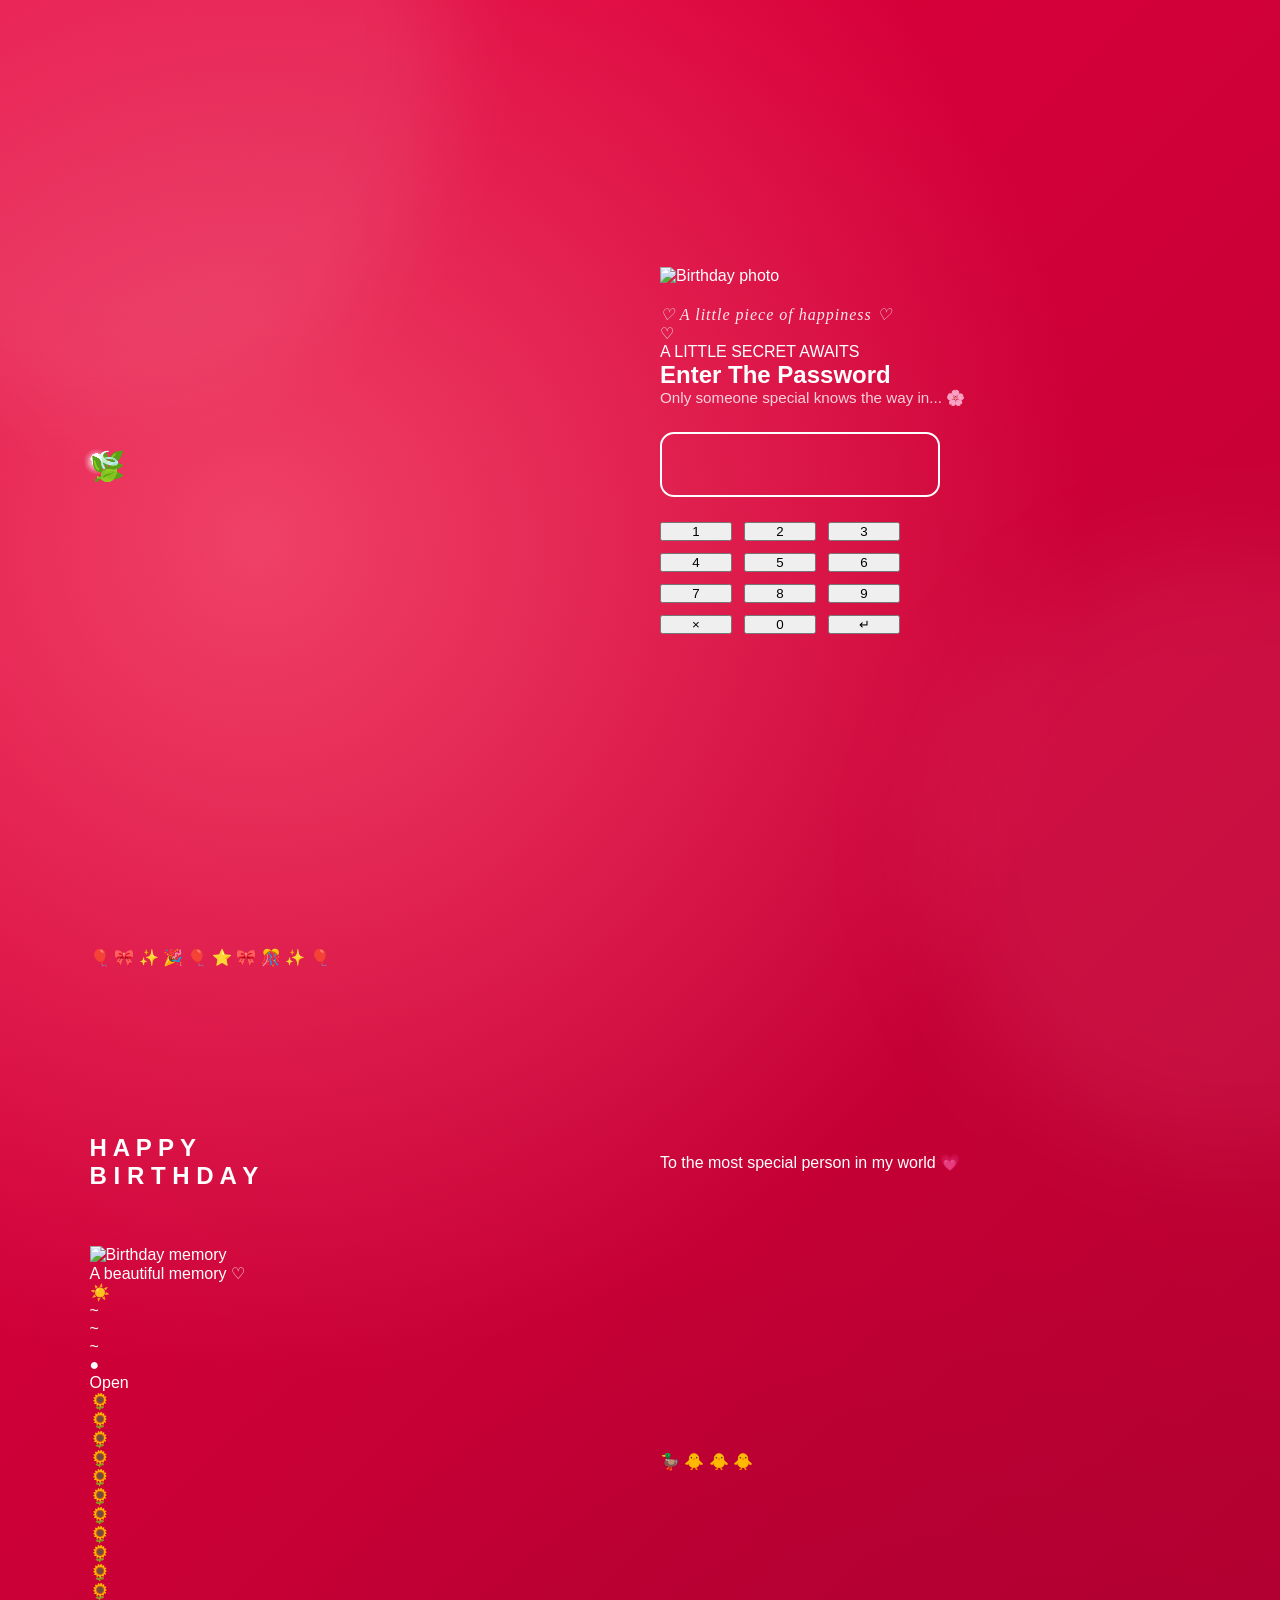
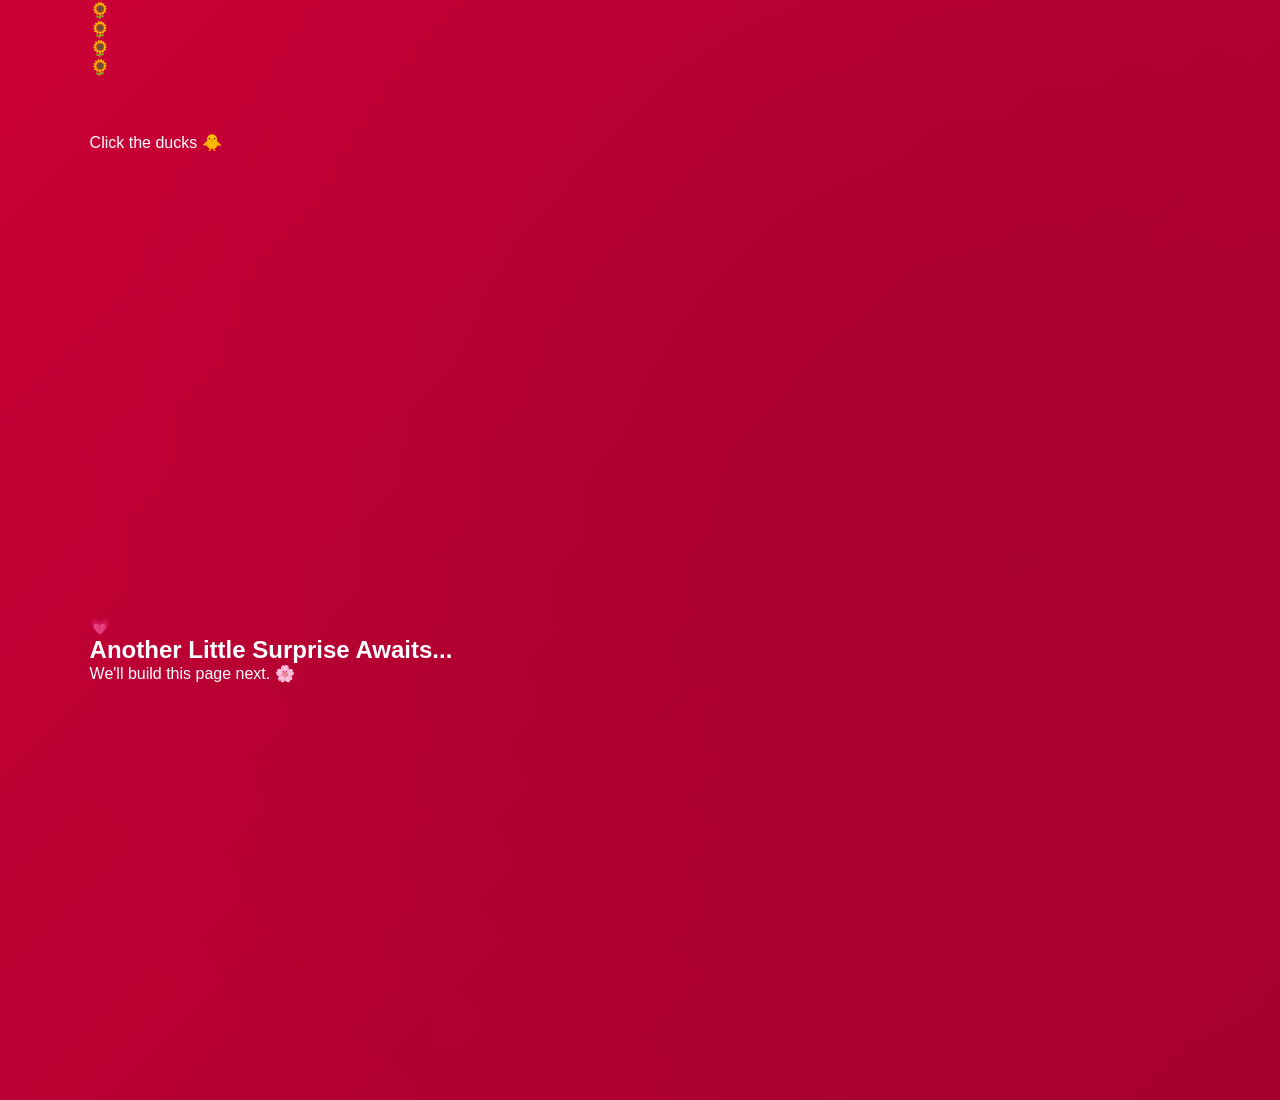
==== index.html @ 2b057670 "Update index.html" ====
<!DOCTYPE html>
<html lang="en">

<head>

    <meta charset="UTF-8">

    <meta name="viewport"
          content="width=device-width, initial-scale=1.0">

    <title>Birthday Surprise 💗</title>

    <link rel="stylesheet" href="style.css">

</head>


<body>


<!-- =====================================================
     PAGE 1
     PASSWORD PAGE
===================================================== -->

<section id="page1" class="page page1">


    <!-- Background flowers and leaves -->

    <div class="garden-decoration">

        <!-- White flowers -->

        <span class="flower f1">✿</span>
        <span class="flower f2">❀</span>
        <span class="flower f3">✿</span>
        <span class="flower f4">❁</span>
        <span class="flower f5">✿</span>
        <span class="flower f6">❀</span>
        <span class="flower f7">✿</span>
        <span class="flower f8">❁</span>
        <span class="flower f9">✿</span>
        <span class="flower f10">❀</span>
        <span class="flower f11">✿</span>
        <span class="flower f12">❁</span>
        <span class="flower f13">✿</span>
        <span class="flower f14">❀</span>
        <span class="flower f15">✿</span>
        <span class="flower f16">❁</span>

        <!-- Green leaves -->

        <span class="leaf l1">🌿</span>
        <span class="leaf l2">🍃</span>
        <span class="leaf l3">🌿</span>
        <span class="leaf l4">🍃</span>
        <span class="leaf l5">🌿</span>
        <span class="leaf l6">🍃</span>
        <span class="leaf l7">🌿</span>
        <span class="leaf l8">🍃</span>
        <span class="leaf l9">🌿</span>
        <span class="leaf l10">🍃</span>

    </div>



    <div class="page1-content">


        <!-- =========================
             LEFT SIDE
        ========================== -->

        <div class="photo-area">


            <div class="pink-card"></div>

            <div class="white-card"></div>


            <!-- Heart -->

            <div class="heart">

                <img
                    src="https://images.unsplash.com/photo-1494790108377-be9c29b29330?auto=format&fit=crop&w=800&q=80"
                    alt="Birthday photo"
                >

            </div>


            <div class="photo-caption">

                ♡ A little piece of happiness ♡

            </div>

        </div>



        <!-- =========================
             RIGHT SIDE
        ========================== -->

        <div class="login-area">


            <div class="heart-symbol">

                ♡

            </div>


            <p class="tiny-title">

                A LITTLE SECRET AWAITS

            </p>


            <h1>

                Enter The Password

            </h1>


            <p class="subtitle">

                Only someone special knows the way in... 🌸

            </p>


            <!-- Password display -->

            <div
                id="passwordDisplay"
                class="password-display"
            ></div>



            <!-- Keypad -->

            <div class="keypad">


                <button onclick="pressKey('1')">
                    1
                </button>

                <button onclick="pressKey('2')">
                    2
                </button>

                <button onclick="pressKey('3')">
                    3
                </button>


                <button onclick="pressKey('4')">
                    4
                </button>

                <button onclick="pressKey('5')">
                    5
                </button>

                <button onclick="pressKey('6')">
                    6
                </button>


                <button onclick="pressKey('7')">
                    7
                </button>

                <button onclick="pressKey('8')">
                    8
                </button>

                <button onclick="pressKey('9')">
                    9
                </button>


                <button onclick="deleteKey()">
                    ×
                </button>

                <button onclick="pressKey('0')">
                    0
                </button>

                <button onclick="checkPassword()">
                    ↵
                </button>


            </div>

        </div>

    </div>

</section>




<!-- =====================================================
     WRONG PASSWORD POPUP
===================================================== -->

<div
    id="wrongPopup"
    class="popup-overlay"
>


    <div class="cute-popup">


        <div class="popup-flower">

            🌸

        </div>


        <h2>

            Oopsie! 💗

        </h2>


        <p>

            Baby!!!! You've entered the wrong password.

        </p>


        <div class="popup-doodle">

            ♡ ૮ ˶ᵔ ᵕ ᵔ˶ ა ♡

        </div>


        <button onclick="closeWrongPopup()">

            Try Again 💕

        </button>


    </div>

</div>




<!-- =====================================================
     CORRECT PASSWORD POPUP
===================================================== -->

<div
    id="welcomePopup"
    class="popup-overlay"
>


    <div class="cute-popup welcome-popup">


        <div class="popup-flower">

            🌷✨

        </div>


        <h2>

            Welcome, Baby! 💗

        </h2>


        <p>

            You found the secret! 🥰

        </p>


        <div class="popup-doodle">

            (づ｡◕‿‿◕｡)づ 💕

        </div>


        <button onclick="enterBirthdayPage()">

            Open Your Surprise 🎀

        </button>


    </div>

</div>




<!-- =====================================================
     PAGE 2
     BIRTHDAY PAGE
===================================================== -->

<section
    id="page2"
    class="page page2"
>


    <!-- =========================
         BIRTHDAY DECORATIONS
    ========================== -->

    <div class="birthday-decor">

        <span>🎈</span>
        <span>🎀</span>
        <span>✨</span>
        <span>🎉</span>
        <span>🎈</span>
        <span>⭐</span>
        <span>🎀</span>
        <span>🎊</span>
        <span>✨</span>
        <span>🎈</span>

    </div>



    <!-- =========================
         COLORFUL RIBBONS
    ========================== -->

    <div class="ribbon ribbon1"></div>
    <div class="ribbon ribbon2"></div>
    <div class="ribbon ribbon3"></div>
    <div class="ribbon ribbon4"></div>
    <div class="ribbon ribbon5"></div>



    <!-- =========================
         TITLE
    ========================== -->

    <h1 class="birthday-title">

        <span>H</span>
        <span>A</span>
        <span>P</span>
        <span>P</span>
        <span>Y</span>

        <br>

        <span>B</span>
        <span>I</span>
        <span>R</span>
        <span>T</span>
        <span>H</span>
        <span>D</span>
        <span>A</span>
        <span>Y</span>

    </h1>



    <p class="birthday-subtitle">

        To the most special person in my world 💗

    </p>



    <!-- =========================
         MAIN SCENE
    ========================== -->

    <div class="birthday-scene">


        <!-- =====================
             LEFT PHOTO
        ====================== -->

        <div class="birthday-photo-frame">


            <!-- Red ribbons -->

            <div class="photo-ribbon left-ribbon"></div>

            <div class="photo-ribbon right-ribbon"></div>


            <div class="photo-frame-inner">

                <img
                    src="https://images.unsplash.com/photo-1494790108377-be9c29b29330?auto=format&fit=crop&w=700&q=80"
                    alt="Birthday memory"
                >

            </div>


            <p>

                A beautiful memory ♡

            </p>


        </div>



        <!-- =====================
             FARM BACKGROUND
        ====================== -->

        <div class="farm-scene">


            <!-- Sun -->

            <div class="sun">

                ☀️

            </div>


            <!-- Wind -->

            <div class="wind wind1">
                ~
            </div>

            <div class="wind wind2">
                ~
            </div>

            <div class="wind wind3">
                ~
            </div>



            <!-- Farmhouse -->

            <div class="farm-house">


                <div class="house-roof"></div>


                <div class="house-body">


                    <div class="window window-left"></div>

                    <div class="window window-right"></div>


                    <!-- Door -->

                    <div
                        class="farm-door"
                        onclick="openDoor()"
                        onmouseenter="showOpenText()"
                        onmouseleave="hideOpenText()"
                    >

                        <span class="door-handle">
                            ●
                        </span>

                    </div>


                    <!-- Open text -->

                    <div
                        id="openText"
                        class="open-text"
                    >

                        Open

                    </div>


                </div>

            </div>



            <!-- =====================
                 WIND TOWER
            ====================== -->

            <div class="wind-tower">


                <div class="tower-pole"></div>


                <div class="tower-top">


                    <div class="tower-center"></div>


                    <div class="blade blade1"></div>

                    <div class="blade blade2"></div>

                    <div class="blade blade3"></div>

                    <div class="blade blade4"></div>


                </div>

            </div>



            <!-- =====================
                 SUNFLOWER FIELD
            ====================== -->

            <div class="sunflower-field">


                <div class="sunflower sf1">🌻</div>
                <div class="sunflower sf2">🌻</div>
                <div class="sunflower sf3">🌻</div>
                <div class="sunflower sf4">🌻</div>
                <div class="sunflower sf5">🌻</div>
                <div class="sunflower sf6">🌻</div>
                <div class="sunflower sf7">🌻</div>
                <div class="sunflower sf8">🌻</div>
                <div class="sunflower sf9">🌻</div>
                <div class="sunflower sf10">🌻</div>
                <div class="sunflower sf11">🌻</div>
                <div class="sunflower sf12">🌻</div>
                <div class="sunflower sf13">🌻</div>
                <div class="sunflower sf14">🌻</div>
                <div class="sunflower sf15">🌻</div>

            </div>


        </div>

    </div>



    <!-- =========================
         DUCK FAMILY
    ========================== -->

    <div
        class="duck-family"
        onclick="duckSound()"
    >

        <span class="mother-duck">

            🦆

        </span>

        <span class="baby-duck">

            🐥

        </span>

        <span class="baby-duck">

            🐥

        </span>

        <span class="baby-duck">

            🐥

        </span>

    </div>



    <p class="duck-hint">

        Click the ducks 🐥

    </p>


</section>




<!-- =====================================================
     PAGE 3
===================================================== -->

<section
    id="page3"
    class="page page3"
>


    <div class="page3-box">

        <div class="big-heart">

            💗

        </div>


        <h1>

            Another Little Surprise Awaits...

        </h1>


        <p>

            We'll build this page next. 🌸

        </p>

    </div>

</section>



<script src="script.js"></script>

</body>

</html>
---- style.css ----
/* =========================================================
   RESET
========================================================= */

* {
    margin: 0;
    padding: 0;
    box-sizing: border-box;
}

html,
body {
    width: 100%;
    min-height: 100%;
}

body {
    min-height: 100vh;

    overflow: hidden;

    font-family:
        "Trebuchet MS",
        Arial,
        sans-serif;

    /* RED BACKGROUND */
    background:
        radial-gradient(
            circle at 20% 20%,
            #ef4167 0%,
            transparent 35%
        ),
        radial-gradient(
            circle at 80% 80%,
            #a90032 0%,
            transparent 40%
        ),
        linear-gradient(
            135deg,
            #e6003d,
            #c50035 48%,
            #a5002c
        );

    color: white;
}


/* =========================================================
   SOFT LIGHT
========================================================= */

body::before {
    content: "";

    position: fixed;

    width: 700px;
    height: 700px;

    top: -300px;
    left: -250px;

    border-radius: 50%;

    background:
        rgba(255, 255, 255, 0.08);

    filter: blur(45px);

    pointer-events: none;
}

body::after {
    content: "";

    position: fixed;

    width: 600px;
    height: 600px;

    right: -250px;
    bottom: -250px;

    border-radius: 50%;

    background:
        rgba(255, 120, 160, 0.12);

    filter: blur(50px);

    pointer-events: none;
}


/* =========================================================
   BACKGROUND DECOR
========================================================= */

.background-decor {
    position: fixed;

    inset: 0;

    overflow: hidden;

    pointer-events: none;

    z-index: 1;
}


/* =========================================================
   WHITE FLOWERS
========================================================= */

.flower {
    position: absolute;

    color: white;

    text-shadow:
        0 2px 8px
        rgba(255, 255, 255, 0.35);

    opacity: 0.75;

    font-family: Georgia, serif;

    animation:
        flowerFloat
        5s
        ease-in-out
        infinite;
}

.flower-1 {
    top: 5%;
    left: 5%;
    font-size: 24px;
}

.flower-2 {
    top: 10%;
    left: 20%;
    font-size: 17px;
    animation-delay: 1s;
}

.flower-3 {
    top: 18%;
    left: 38%;
    font-size: 25px;
    animation-delay: 2s;
}

.flower-4 {
    top: 7%;
    right: 8%;
    font-size: 22px;
    animation-delay: 1.5s;
}

.flower-5 {
    top: 25%;
    right: 20%;
    font-size: 16px;
    animation-delay: 3s;
}

.flower-6 {
    top: 43%;
    right: 4%;
    font-size: 25px;
    animation-delay: 2s;
}

.flower-7 {
    top: 53%;
    left: 3%;
    font-size: 18px;
    animation-delay: 1s;
}

.flower-8 {
    top: 65%;
    left: 12%;
    font-size: 26px;
    animation-delay: 3s;
}

.flower-9 {
    top: 75%;
    right: 8%;
    font-size: 19px;
    animation-delay: 2s;
}

.flower-10 {
    bottom: 5%;
    left: 30%;
    font-size: 23px;
    animation-delay: 1.5s;
}

.flower-11 {
    bottom: 12%;
    right: 30%;
    font-size: 17px;
    animation-delay: 3s;
}

.flower-12 {
    bottom: 20%;
    left: 4%;
    font-size: 25px;
    animation-delay: 2s;
}

.flower-13 {
    top: 35%;
    left: 22%;
    font-size: 15px;
    animation-delay: 4s;
}

.flower-14 {
    top: 60%;
    right: 23%;
    font-size: 22px;
    animation-delay: 1s;
}

.flower-15 {
    bottom: 30%;
    left: 42%;
    font-size: 17px;
    animation-delay: 3s;
}

.flower-16 {
    bottom: 5%;
    right: 5%;
    font-size: 26px;
    animation-delay: 2s;
}


@keyframes flowerFloat {

    0%,
    100% {
        transform:
            translateY(0)
            rotate(0deg);
    }

    50% {
        transform:
            translateY(-10px)
            rotate(8deg);
    }
}


/* =========================================================
   GREEN LEAVES
========================================================= */

.leaf {
    position: absolute;

    color: #75d681;

    filter:
        saturate(1.1)
        brightness(1.05);

    opacity: 0.7;

    font-size: 28px;

    animation:
        leafFloat
        7s
        ease-in-out
        infinite;
}

.leaf-1 {
    top: 4%;
    right: 32%;
}

.leaf-2 {
    top: 15%;
    left: 8%;
    animation-delay: 1s;
}

.leaf-3 {
    top: 34%;
    right: 8%;
    animation-delay: 2s;
}

.leaf-4 {
    top: 50%;
    left: 8%;
    animation-delay: 3s;
}

.leaf-5 {
    top: 68%;
    right: 18%;
    animation-delay: 1.5s;
}

.leaf-6 {
    bottom: 8%;
    left: 15%;
    animation-delay: 2.5s;
}

.leaf-7 {
    bottom: 15%;
    right: 5%;
    animation-delay: 3s;
}

.leaf-8 {
    top: 80%;
    left: 40%;
    animation-delay: 1s;
}

.leaf-9 {
    top: 45%;
    left: 28%;
    animation-delay: 4s;
}

.leaf-10 {
    bottom: 30%;
    right: 35%;
    animation-delay: 2s;
}


@keyframes leafFloat {

    0%,
    100% {
        transform:
            translateY(0)
            rotate(-10deg);
    }

    50% {
        transform:
            translateY(-10px)
            rotate(10deg);
    }
}


/* =========================================================
   MAIN PAGE
========================================================= */

.page {
    position: relative;

    z-index: 5;

    width: 100%;

    min-height: 100vh;

    display: grid;

    grid-template-columns:
        1fr 1fr;

    align-items: center;

    gap: 40px;

    padding:
        40px 7%;
}


/* =========================================================
   PHOTO SECTION
========================================================= */

.photo-section {
    position: relative;

    min-height: 650px;

    display: flex;

    flex-direction: column;

    align-items: center;

    justify-content: center;
}


/* =========================================================
   DECORATIVE LAYERS
========================================================= */

.pink-layer {
    position: absolute;

    width: 410px;
    height: 410px;

    background:
        rgba(255, 170, 190, 0.18);

    transform:
        rotate(-8deg);

    border-radius: 28px;
}

.white-layer {
    position: absolute;

    width: 390px;
    height: 390px;

    background:
        rgba(255, 255, 255, 0.12);

    transform:
        rotate(6deg);

    border-radius: 25px;
}


/* =========================================================
   HEART
========================================================= */

.heart-frame {
    position: relative;

    width: 390px;
    height: 390px;

    transform:
        rotate(-2deg);

    filter:
        drop-shadow(
            0 25px 35px
            rgba(70, 0, 20, 0.3)
        );

    z-index: 3;
}

.heart-frame::before,
.heart-frame::after {
    content: "";

    position: absolute;

    top: 0;

    width: 195px;
    height: 300px;

    background: white;

    border-radius:
        195px 195px 0 0;
}

.heart-frame::before {
    left: 195px;

    transform:
        rotate(45deg);

    transform-origin:
        0 100%;
}

.heart-frame::after {
    left: 0;

    transform:
        rotate(-45deg);

    transform-origin:
        100% 100%;
}


/* =========================================================
   HEART PHOTO
========================================================= */

.heart-photo {
    position: absolute;

    z-index: 5;

    width: 335px;
    height: 335px;

    top: 29px;
    left: 28px;

    overflow: hidden;

    clip-path:
        polygon(
            50% 100%,
            0 42%,
            0 25%,
            5% 13%,
            15% 5%,
            27% 3%,
            38% 8%,
            50% 18%,
            62% 8%,
            73% 3%,
            85% 5%,
            95% 13%,
            100% 25%,
            100% 42%
        );

    background: white;
}

.heart-photo img {
    width: 100%;
    height: 100%;

    object-fit: cover;

    display: block;

    transition:
        transform 0.6s ease;
}

.heart-photo:hover img {
    transform:
        scale(1.06);
}


/* =========================================================
   DECORATIVE FLOWERS
========================================================= */

.decor-flower {
    position: absolute;

    z-index: 10;

    color: white;

    font-size: 35px;

    text-shadow:
        0 4px 10px
        rgba(60, 0, 20, 0.3);

    animation:
        flowerPulse
        3s
        ease-in-out
        infinite;
}

.flower-left {
    left: 8%;
    top: 25%;
}

.flower-right {
    right: 7%;
    bottom: 24%;

    animation-delay: 1s;
}

@keyframes flowerPulse {

    0%,
    100% {
        transform:
            scale(1)
            rotate(-5deg);
    }

    50% {
        transform:
            scale(1.12)
            rotate(5deg);
    }
}


/* =========================================================
   CAPTION
========================================================= */

.photo-caption {
    position: relative;

    z-index: 20;

    margin-top: 20px;

    font-family:
        Georgia,
        serif;

    font-style: italic;

    font-size: 1rem;

    color:
        rgba(255, 255, 255, 0.9);

    letter-spacing: 1px;
}

.photo-caption span {
    margin:
        0 8px;

    color: #ffd5e2;
}


/* =========================================================
   PASSWORD SECTION
========================================================= */

.password-section {
    position: relative;

    display: flex;

    flex-direction: column;

    align-items: center;

    justify-content: center;

    text-align: center;

    min-height: 650px;

    padding: 30px;
}

.password-decoration {
    font-size: 2rem;

    color: #ffd8e4;

    margin-bottom: 10px;

    animation:
        heartbeat
        2s
        ease-in-out
        infinite;
}

@keyframes heartbeat {

    0%,
    100% {
        transform:
            scale(1);
    }

    50% {
        transform:
            scale(1.15);
    }
}

.small-heading {
    font-size: 0.72rem;

    letter-spacing: 4px;

    font-weight: bold;

    color: #ffd9e5;

    margin-bottom: 12px;
}

.password-section h1 {
    font-family:
        Georgia,
        "Times New Roman",
        serif;

    font-size:
        clamp(2rem, 4vw, 3.4rem);

    font-weight: normal;

    color: white;

    margin-bottom: 10px;
}

.subtitle {
    color:
        rgba(255, 240, 245, 0.85);

    font-size: 0.95rem;

    margin-bottom: 25px;

    max-width: 350px;
}


/* =========================================================
   PASSWORD DISPLAY
========================================================= */

.password-display {
    width: 280px;

    height: 65px;

    border:
        2px solid white;

    background:
        transparent;

    border-radius: 14px;

    margin-bottom: 25px;

    display: flex;

    align-items: center;

    justify-content: center;

    gap: 12px;

    font-size: 1.5rem;

    letter-spacing: 8px;

    color: #a9234c;

    transition:
        background 0.3s ease;
}

.password-display.filled {
    background: white;

    box-shadow:
        0 10px 30px
        rgba(255, 255, 255, 0.25);
}


/* =========================================================
   KEYPAD
========================================================= */

.keypad {
    display: grid;

    grid-template-columns:
        repeat(3, 72px);

    gap: 12px;
}

.key {
    width: 72px;
    height: 58px;

    border: none;

    border-radius: 15px;

    background:
        #ffc5d8;

    color:
        #a9234c;

    font-family:
        Georgia,
        serif;

    font-size: 1.35rem;

    font-weight: bold;

    cursor: pointer;

    box-shadow:
        0 7px 0 #e999b2,
        0 12px 20px
        rgba(90, 0, 30, 0.18);

    transition:
        transform 0.12s ease,
        box-shadow 0.12s ease,
        background 0.2s ease;
}

.key:hover {
    background:
        #ffd6e4;

    transform:
        translateY(-3px);
}

.key:active {
    transform:
        translateY(5px);

    box-shadow:
        0 2px 0 #e999b2;
}

.key.special {
    background:
        #ffe2eb;

    color:
        #9c3152;

    font-size: 1.6rem;
}


/* =========================================================
   MESSAGE
========================================================= */

.password-message {
    min-height: 25px;

    margin-top: 20px;

    font-size: 0.9rem;

    font-weight: bold;

    color: #ffe3eb;
}


/* =========================================================
   POPUP OVERLAY
========================================================= */

.popup-overlay {
    position: fixed;

    inset: 0;

    z-index: 100;

    display: none;

    align-items: center;

    justify-content: center;

    background:
        rgba(80, 0, 25, 0.42);

    backdrop-filter:
        blur(5px);
}

.popup-overlay.show {
    display: flex;

    animation:
        fadeIn
        0.25s ease;
}


/* =========================================================
   CUTE WHITE POPUP
========================================================= */

.cute-popup {
    position: relative;

    width: min(390px, 88vw);

    padding:
        32px 28px 28px;

    background:
        #fffdfd;

    color:
        #a9234c;

    border-radius:
        28px;

    text-align: center;

    box-shadow:
        0 25px 70px
        rgba(70, 0, 25, 0.35);

    border:
        3px solid
        #ffd5e2;

    animation:
        popupIn
        0.4s
        cubic-bezier(.17,.67,.32,1.3);
}

.cute-popup::before {
    content: "♡";

    position: absolute;

    top: 10px;
    left: 16px;

    font-size: 25px;

    color:
        #ffb1c9;
}

.cute-popup::after {
    content: "♡";

    position: absolute;

    bottom: 10px;
    right: 16px;

    font-size: 25px;

    color:
        #ffb1c9;
}

.popup-flower {
    font-size: 42px;

    margin-bottom: 4px;
}

.popup-heart {
    font-size: 28px;

    margin-bottom: 5px;
}

.cute-popup h2 {
    font-family:
        Georgia,
        serif;

    font-size: 1.8rem;

    margin-bottom: 12px;

    color:
        #c51e50;
}

.cute-popup p {
    font-size: 1rem;

    line-height: 1.6;

    color:
        #8d3150;
}

.popup-doodle {
    margin:
        16px 0;

    font-size: 1.25rem;

    color:
        #d53668;
}

.popup-button {
    border: none;

    background:
        #e62c5c;

    color: white;

    padding:
        12px 24px;

    border-radius:
        30px;

    font-family:
        "Trebuchet MS",
        sans-serif;

    font-weight: bold;

    cursor: pointer;

    box-shadow:
        0 5px 0 #b71e48;

    transition:
        transform 0.15s ease;
}

.popup-button:hover {
    transform:
        translateY(-2px);
}

.popup-button:active {
    transform:
        translateY(3px);

    box-shadow:
        0 2px 0 #b71e48;
}


@keyframes popupIn {

    from {
        opacity: 0;

        transform:
            scale(0.75)
            translateY(20px);
    }

    to {
        opacity: 1;

        transform:
            scale(1)
            translateY(0);
    }
}

@keyframes fadeIn {

    from {
        opacity: 0;
    }

    to {
        opacity: 1;
    }
}


/* =========================================================
   MOBILE
========================================================= */

@media (max-width: 900px) {

    body {
        overflow-y: auto;
    }

    .page {
        grid-template-columns: 1fr;

        padding:
            25px 15px;
    }

    .photo-section,
    .password-section {
        min-height: auto;
    }

    .photo-section {
        padding-top: 30px;
        padding-bottom: 10px;
    }

    .password-section {
        padding-top: 10px;
        padding-bottom: 40px;
    }

    .heart-frame {
        transform:
            scale(0.75)
            rotate(-2deg);

        margin:
            -45px 0;
    }
}


@media (max-width: 500px) {

    .password-section h1 {
        font-size: 2rem;
    }

    .password-display {
        width: 250px;
    }

    .keypad {
        grid-template-columns:
            repeat(3, 65px);
    }

    .key {
        width: 65px;
        height: 54px;
    }
}
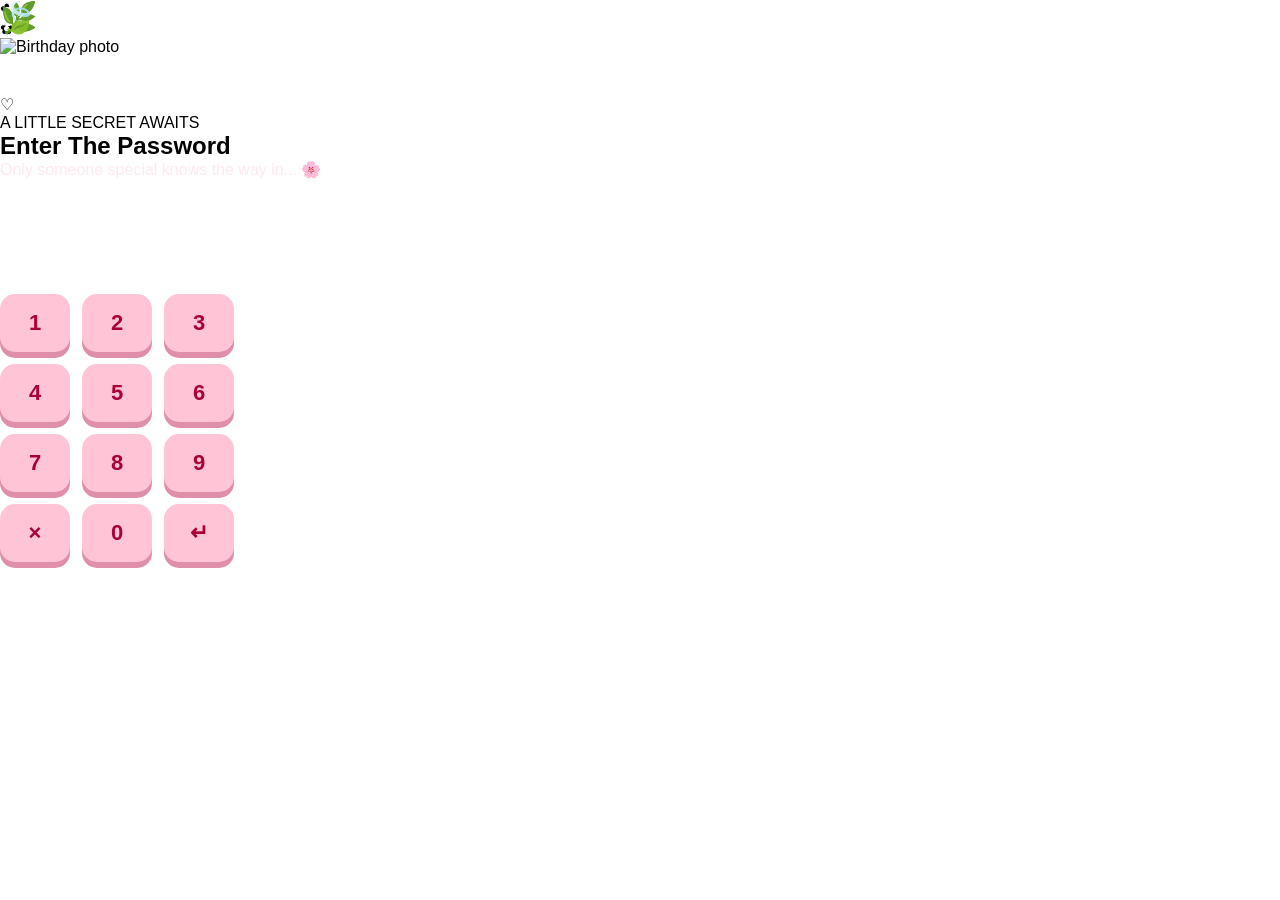
==== commit 6701cd09: "Update index.html" ====
--- a/index.html
+++ b/index.html
@@ -1,685 +1,137 @@
 <!DOCTYPE html>
 <html lang="en">
+<head>
+    <meta charset="UTF-8">
+    <meta name="viewport" content="width=device-width, initial-scale=1.0">
 
-<head>
-
-    <meta charset="UTF-8">
-
-    <meta name="viewport"
-          content="width=device-width, initial-scale=1.0">
-
-    <title>Birthday Surprise 💗</title>
+    <title>A Little Birthday Secret 💗</title>
 
     <link rel="stylesheet" href="style.css">
-
 </head>
-
 
 <body>
 
+    <!-- BACKGROUND DECORATIONS -->
+    <div class="background-decor">
 
-<!-- =====================================================
-     PAGE 1
-     PASSWORD PAGE
-===================================================== -->
+        <span class="flower flower-1">✿</span>
+        <span class="flower flower-2">✿</span>
+        <span class="flower flower-3">✿</span>
+        <span class="flower flower-4">✿</span>
+        <span class="flower flower-5">✿</span>
+        <span class="flower flower-6">✿</span>
 
-<section id="page1" class="page page1">
-
-
-    <!-- Background flowers and leaves -->
-
-    <div class="garden-decoration">
-
-        <!-- White flowers -->
-
-        <span class="flower f1">✿</span>
-        <span class="flower f2">❀</span>
-        <span class="flower f3">✿</span>
-        <span class="flower f4">❁</span>
-        <span class="flower f5">✿</span>
-        <span class="flower f6">❀</span>
-        <span class="flower f7">✿</span>
-        <span class="flower f8">❁</span>
-        <span class="flower f9">✿</span>
-        <span class="flower f10">❀</span>
-        <span class="flower f11">✿</span>
-        <span class="flower f12">❁</span>
-        <span class="flower f13">✿</span>
-        <span class="flower f14">❀</span>
-        <span class="flower f15">✿</span>
-        <span class="flower f16">❁</span>
-
-        <!-- Green leaves -->
-
-        <span class="leaf l1">🌿</span>
-        <span class="leaf l2">🍃</span>
-        <span class="leaf l3">🌿</span>
-        <span class="leaf l4">🍃</span>
-        <span class="leaf l5">🌿</span>
-        <span class="leaf l6">🍃</span>
-        <span class="leaf l7">🌿</span>
-        <span class="leaf l8">🍃</span>
-        <span class="leaf l9">🌿</span>
-        <span class="leaf l10">🍃</span>
+        <span class="leaf leaf-1">🌿</span>
+        <span class="leaf leaf-2">🍃</span>
+        <span class="leaf leaf-3">🌿</span>
+        <span class="leaf leaf-4">🍃</span>
 
     </div>
 
 
+    <!-- MAIN PAGE -->
+    <main class="page">
 
-    <div class="page1-content">
+        <!-- LEFT SIDE -->
+        <section class="photo-section">
 
+            <div class="pink-layer"></div>
+            <div class="white-layer"></div>
 
-        <!-- =========================
-             LEFT SIDE
-        ========================== -->
+            <div class="decor-flower flower-left">✿</div>
+            <div class="decor-flower flower-right">✿</div>
 
-        <div class="photo-area">
+            <!-- HEART PHOTO -->
+            <div class="heart-frame">
 
+                <div class="heart-photo">
 
-            <div class="pink-card"></div>
+                    <!--
+                    ==================================================
+                    YOUR PHOTO GOES HERE
 
-            <div class="white-card"></div>
+                    Later replace the URL with your own image.
 
+                    Example:
+                    src="media/myphoto.jpg"
+                    ==================================================
+                    -->
 
-            <!-- Heart -->
-
-            <div class="heart">
-
-                <img
-                    src="https://images.unsplash.com/photo-1494790108377-be9c29b29330?auto=format&fit=crop&w=800&q=80"
-                    alt="Birthday photo"
-                >
-
-            </div>
-
-
-            <div class="photo-caption">
-
-                ♡ A little piece of happiness ♡
-
-            </div>
-
-        </div>
-
-
-
-        <!-- =========================
-             RIGHT SIDE
-        ========================== -->
-
-        <div class="login-area">
-
-
-            <div class="heart-symbol">
-
-                ♡
-
-            </div>
-
-
-            <p class="tiny-title">
-
-                A LITTLE SECRET AWAITS
-
-            </p>
-
-
-            <h1>
-
-                Enter The Password
-
-            </h1>
-
-
-            <p class="subtitle">
-
-                Only someone special knows the way in... 🌸
-
-            </p>
-
-
-            <!-- Password display -->
-
-            <div
-                id="passwordDisplay"
-                class="password-display"
-            ></div>
-
-
-
-            <!-- Keypad -->
-
-            <div class="keypad">
-
-
-                <button onclick="pressKey('1')">
-                    1
-                </button>
-
-                <button onclick="pressKey('2')">
-                    2
-                </button>
-
-                <button onclick="pressKey('3')">
-                    3
-                </button>
-
-
-                <button onclick="pressKey('4')">
-                    4
-                </button>
-
-                <button onclick="pressKey('5')">
-                    5
-                </button>
-
-                <button onclick="pressKey('6')">
-                    6
-                </button>
-
-
-                <button onclick="pressKey('7')">
-                    7
-                </button>
-
-                <button onclick="pressKey('8')">
-                    8
-                </button>
-
-                <button onclick="pressKey('9')">
-                    9
-                </button>
-
-
-                <button onclick="deleteKey()">
-                    ×
-                </button>
-
-                <button onclick="pressKey('0')">
-                    0
-                </button>
-
-                <button onclick="checkPassword()">
-                    ↵
-                </button>
-
-
-            </div>
-
-        </div>
-
-    </div>
-
-</section>
-
-
-
-
-<!-- =====================================================
-     WRONG PASSWORD POPUP
-===================================================== -->
-
-<div
-    id="wrongPopup"
-    class="popup-overlay"
->
-
-
-    <div class="cute-popup">
-
-
-        <div class="popup-flower">
-
-            🌸
-
-        </div>
-
-
-        <h2>
-
-            Oopsie! 💗
-
-        </h2>
-
-
-        <p>
-
-            Baby!!!! You've entered the wrong password.
-
-        </p>
-
-
-        <div class="popup-doodle">
-
-            ♡ ૮ ˶ᵔ ᵕ ᵔ˶ ა ♡
-
-        </div>
-
-
-        <button onclick="closeWrongPopup()">
-
-            Try Again 💕
-
-        </button>
-
-
-    </div>
-
-</div>
-
-
-
-
-<!-- =====================================================
-     CORRECT PASSWORD POPUP
-===================================================== -->
-
-<div
-    id="welcomePopup"
-    class="popup-overlay"
->
-
-
-    <div class="cute-popup welcome-popup">
-
-
-        <div class="popup-flower">
-
-            🌷✨
-
-        </div>
-
-
-        <h2>
-
-            Welcome, Baby! 💗
-
-        </h2>
-
-
-        <p>
-
-            You found the secret! 🥰
-
-        </p>
-
-
-        <div class="popup-doodle">
-
-            (づ｡◕‿‿◕｡)づ 💕
-
-        </div>
-
-
-        <button onclick="enterBirthdayPage()">
-
-            Open Your Surprise 🎀
-
-        </button>
-
-
-    </div>
-
-</div>
-
-
-
-
-<!-- =====================================================
-     PAGE 2
-     BIRTHDAY PAGE
-===================================================== -->
-
-<section
-    id="page2"
-    class="page page2"
->
-
-
-    <!-- =========================
-         BIRTHDAY DECORATIONS
-    ========================== -->
-
-    <div class="birthday-decor">
-
-        <span>🎈</span>
-        <span>🎀</span>
-        <span>✨</span>
-        <span>🎉</span>
-        <span>🎈</span>
-        <span>⭐</span>
-        <span>🎀</span>
-        <span>🎊</span>
-        <span>✨</span>
-        <span>🎈</span>
-
-    </div>
-
-
-
-    <!-- =========================
-         COLORFUL RIBBONS
-    ========================== -->
-
-    <div class="ribbon ribbon1"></div>
-    <div class="ribbon ribbon2"></div>
-    <div class="ribbon ribbon3"></div>
-    <div class="ribbon ribbon4"></div>
-    <div class="ribbon ribbon5"></div>
-
-
-
-    <!-- =========================
-         TITLE
-    ========================== -->
-
-    <h1 class="birthday-title">
-
-        <span>H</span>
-        <span>A</span>
-        <span>P</span>
-        <span>P</span>
-        <span>Y</span>
-
-        <br>
-
-        <span>B</span>
-        <span>I</span>
-        <span>R</span>
-        <span>T</span>
-        <span>H</span>
-        <span>D</span>
-        <span>A</span>
-        <span>Y</span>
-
-    </h1>
-
-
-
-    <p class="birthday-subtitle">
-
-        To the most special person in my world 💗
-
-    </p>
-
-
-
-    <!-- =========================
-         MAIN SCENE
-    ========================== -->
-
-    <div class="birthday-scene">
-
-
-        <!-- =====================
-             LEFT PHOTO
-        ====================== -->
-
-        <div class="birthday-photo-frame">
-
-
-            <!-- Red ribbons -->
-
-            <div class="photo-ribbon left-ribbon"></div>
-
-            <div class="photo-ribbon right-ribbon"></div>
-
-
-            <div class="photo-frame-inner">
-
-                <img
-                    src="https://images.unsplash.com/photo-1494790108377-be9c29b29330?auto=format&fit=crop&w=700&q=80"
-                    alt="Birthday memory"
-                >
-
-            </div>
-
-
-            <p>
-
-                A beautiful memory ♡
-
-            </p>
-
-
-        </div>
-
-
-
-        <!-- =====================
-             FARM BACKGROUND
-        ====================== -->
-
-        <div class="farm-scene">
-
-
-            <!-- Sun -->
-
-            <div class="sun">
-
-                ☀️
-
-            </div>
-
-
-            <!-- Wind -->
-
-            <div class="wind wind1">
-                ~
-            </div>
-
-            <div class="wind wind2">
-                ~
-            </div>
-
-            <div class="wind wind3">
-                ~
-            </div>
-
-
-
-            <!-- Farmhouse -->
-
-            <div class="farm-house">
-
-
-                <div class="house-roof"></div>
-
-
-                <div class="house-body">
-
-
-                    <div class="window window-left"></div>
-
-                    <div class="window window-right"></div>
-
-
-                    <!-- Door -->
-
-                    <div
-                        class="farm-door"
-                        onclick="openDoor()"
-                        onmouseenter="showOpenText()"
-                        onmouseleave="hideOpenText()"
+                    <img
+                        src="https://images.unsplash.com/photo-1494790108377-be9c29b29330?auto=format&fit=crop&w=800&q=80"
+                        alt="Birthday photo"
                     >
-
-                        <span class="door-handle">
-                            ●
-                        </span>
-
-                    </div>
-
-
-                    <!-- Open text -->
-
-                    <div
-                        id="openText"
-                        class="open-text"
-                    >
-
-                        Open
-
-                    </div>
-
 
                 </div>
 
             </div>
 
+            <div class="photo-caption">
+                <span>♡</span>
+                A little piece of happiness
+                <span>♡</span>
+            </div>
+
+        </section>
 
 
-            <!-- =====================
-                 WIND TOWER
-            ====================== -->
+        <!-- RIGHT SIDE -->
+        <section class="password-section">
 
-            <div class="wind-tower">
+            <div class="password-decoration">
+                ♡
+            </div>
+
+            <p class="small-heading">
+                A LITTLE SECRET AWAITS
+            </p>
+
+            <h1>
+                Enter The Password
+            </h1>
+
+            <p class="subtitle">
+                Only someone special knows the way in... 🌸
+            </p>
 
 
-                <div class="tower-pole"></div>
+            <!-- PASSWORD DISPLAY -->
+            <div
+                id="password-display"
+                class="password-display"
+            ></div>
 
 
-                <div class="tower-top">
+            <!-- NUMERIC KEYPAD -->
+            <div class="keypad">
 
+                <button class="key" onclick="pressKey('1')">1</button>
+                <button class="key" onclick="pressKey('2')">2</button>
+                <button class="key" onclick="pressKey('3')">3</button>
 
-                    <div class="tower-center"></div>
+                <button class="key" onclick="pressKey('4')">4</button>
+                <button class="key" onclick="pressKey('5')">5</button>
+                <button class="key" onclick="pressKey('6')">6</button>
 
+                <button class="key" onclick="pressKey('7')">7</button>
+                <button class="key" onclick="pressKey('8')">8</button>
+                <button class="key" onclick="pressKey('9')">9</button>
 
-                    <div class="blade blade1"></div>
-
-                    <div class="blade blade2"></div>
-
-                    <div class="blade blade3"></div>
-
-                    <div class="blade blade4"></div>
-
-
-                </div>
+                <button class="key special" onclick="deleteKey()">×</button>
+                <button class="key" onclick="pressKey('0')">0</button>
+                <button class="key special" onclick="checkPassword()">↵</button>
 
             </div>
 
 
+            <p id="password-message" class="password-message"></p>
 
-            <!-- =====================
-                 SUNFLOWER FIELD
-            ====================== -->
+        </section>
 
-            <div class="sunflower-field">
+    </main>
 
 
-                <div class="sunflower sf1">🌻</div>
-                <div class="sunflower sf2">🌻</div>
-                <div class="sunflower sf3">🌻</div>
-                <div class="sunflower sf4">🌻</div>
-                <div class="sunflower sf5">🌻</div>
-                <div class="sunflower sf6">🌻</div>
-                <div class="sunflower sf7">🌻</div>
-                <div class="sunflower sf8">🌻</div>
-                <div class="sunflower sf9">🌻</div>
-                <div class="sunflower sf10">🌻</div>
-                <div class="sunflower sf11">🌻</div>
-                <div class="sunflower sf12">🌻</div>
-                <div class="sunflower sf13">🌻</div>
-                <div class="sunflower sf14">🌻</div>
-                <div class="sunflower sf15">🌻</div>
-
-            </div>
-
-
-        </div>
-
-    </div>
-
-
-
-    <!-- =========================
-         DUCK FAMILY
-    ========================== -->
-
-    <div
-        class="duck-family"
-        onclick="duckSound()"
-    >
-
-        <span class="mother-duck">
-
-            🦆
-
-        </span>
-
-        <span class="baby-duck">
-
-            🐥
-
-        </span>
-
-        <span class="baby-duck">
-
-            🐥
-
-        </span>
-
-        <span class="baby-duck">
-
-            🐥
-
-        </span>
-
-    </div>
-
-
-
-    <p class="duck-hint">
-
-        Click the ducks 🐥
-
-    </p>
-
-
-</section>
-
-
-
-
-<!-- =====================================================
-     PAGE 3
-===================================================== -->
-
-<section
-    id="page3"
-    class="page page3"
->
-
-
-    <div class="page3-box">
-
-        <div class="big-heart">
-
-            💗
-
-        </div>
-
-
-        <h1>
-
-            Another Little Surprise Awaits...
-
-        </h1>
-
-
-        <p>
-
-            We'll build this page next. 🌸
-
-        </p>
-
-    </div>
-
-</section>
-
-
-
-<script src="script.js"></script>
+    <script src="script.js"></script>
 
 </body>
-
 </html>
--- a/style.css
+++ b/style.css
@@ -1,5 +1,5 @@
 /* =========================================================
-   RESET
+   BASIC RESET
 ========================================================= */
 
 * {
@@ -8,249 +8,151 @@
     box-sizing: border-box;
 }
 
+
 html,
 body {
     width: 100%;
     min-height: 100%;
 }
 
+
 body {
-    min-height: 100vh;
-
-    overflow: hidden;
 
     font-family:
         "Trebuchet MS",
         Arial,
         sans-serif;
 
-    /* RED BACKGROUND */
+    overflow-x: hidden;
+
+}
+
+
+/* =========================================================
+   COMMON PAGE
+========================================================= */
+
+.page {
+
+    width: 100%;
+    min-height: 100vh;
+
+}
+
+
+/* =========================================================
+   PAGE 1
+========================================================= */
+
+.page1 {
+
+    position: relative;
+
+    overflow: hidden;
+
     background:
-        radial-gradient(
-            circle at 20% 20%,
-            #ef4167 0%,
-            transparent 35%
-        ),
-        radial-gradient(
-            circle at 80% 80%,
-            #a90032 0%,
-            transparent 40%
-        ),
         linear-gradient(
             135deg,
-            #e6003d,
-            #c50035 48%,
-            #a5002c
+            #e31e4d,
+            #c90035,
+            #b4002f
         );
 
     color: white;
-}
-
-
-/* =========================================================
-   SOFT LIGHT
-========================================================= */
-
-body::before {
-    content: "";
-
-    position: fixed;
-
-    width: 700px;
-    height: 700px;
-
-    top: -300px;
-    left: -250px;
-
-    border-radius: 50%;
-
-    background:
-        rgba(255, 255, 255, 0.08);
-
-    filter: blur(45px);
+
+}
+
+
+/* =========================================================
+   PAGE 1 DECORATIONS
+========================================================= */
+
+.garden-decoration {
+
+    position: absolute;
+
+    inset: 0;
 
     pointer-events: none;
-}
-
-body::after {
-    content: "";
-
-    position: fixed;
-
-    width: 600px;
-    height: 600px;
-
-    right: -250px;
-    bottom: -250px;
-
-    border-radius: 50%;
-
-    background:
-        rgba(255, 120, 160, 0.12);
-
-    filter: blur(50px);
-
-    pointer-events: none;
-}
-
-
-/* =========================================================
-   BACKGROUND DECOR
-========================================================= */
-
-.background-decor {
-    position: fixed;
-
-    inset: 0;
-
-    overflow: hidden;
-
-    pointer-events: none;
-
-    z-index: 1;
-}
-
-
-/* =========================================================
-   WHITE FLOWERS
-========================================================= */
+
+}
+
 
 .flower {
+
     position: absolute;
 
     color: white;
 
-    text-shadow:
-        0 2px 8px
-        rgba(255, 255, 255, 0.35);
-
-    opacity: 0.75;
-
-    font-family: Georgia, serif;
+    font-size: 28px;
+
+    opacity: 0.85;
 
     animation:
-        flowerFloat
+        floatingFlower
+        4s
+        ease-in-out
+        infinite;
+
+}
+
+
+.leaf {
+
+    position: absolute;
+
+    color: #62b45d;
+
+    font-size: 30px;
+
+    opacity: 0.8;
+
+    animation:
+        floatingLeaf
         5s
         ease-in-out
         infinite;
-}
-
-.flower-1 {
-    top: 5%;
-    left: 5%;
-    font-size: 24px;
-}
-
-.flower-2 {
-    top: 10%;
-    left: 20%;
-    font-size: 17px;
-    animation-delay: 1s;
-}
-
-.flower-3 {
-    top: 18%;
-    left: 38%;
-    font-size: 25px;
-    animation-delay: 2s;
-}
-
-.flower-4 {
-    top: 7%;
-    right: 8%;
-    font-size: 22px;
-    animation-delay: 1.5s;
-}
-
-.flower-5 {
-    top: 25%;
-    right: 20%;
-    font-size: 16px;
-    animation-delay: 3s;
-}
-
-.flower-6 {
-    top: 43%;
-    right: 4%;
-    font-size: 25px;
-    animation-delay: 2s;
-}
-
-.flower-7 {
-    top: 53%;
-    left: 3%;
-    font-size: 18px;
-    animation-delay: 1s;
-}
-
-.flower-8 {
-    top: 65%;
-    left: 12%;
-    font-size: 26px;
-    animation-delay: 3s;
-}
-
-.flower-9 {
-    top: 75%;
-    right: 8%;
-    font-size: 19px;
-    animation-delay: 2s;
-}
-
-.flower-10 {
-    bottom: 5%;
-    left: 30%;
-    font-size: 23px;
-    animation-delay: 1.5s;
-}
-
-.flower-11 {
-    bottom: 12%;
-    right: 30%;
-    font-size: 17px;
-    animation-delay: 3s;
-}
-
-.flower-12 {
-    bottom: 20%;
-    left: 4%;
-    font-size: 25px;
-    animation-delay: 2s;
-}
-
-.flower-13 {
-    top: 35%;
-    left: 22%;
-    font-size: 15px;
-    animation-delay: 4s;
-}
-
-.flower-14 {
-    top: 60%;
-    right: 23%;
-    font-size: 22px;
-    animation-delay: 1s;
-}
-
-.flower-15 {
-    bottom: 30%;
-    left: 42%;
-    font-size: 17px;
-    animation-delay: 3s;
-}
-
-.flower-16 {
-    bottom: 5%;
-    right: 5%;
-    font-size: 26px;
-    animation-delay: 2s;
-}
-
-
-@keyframes flowerFloat {
-
-    0%,
-    100% {
+
+}
+
+
+/* Flowers */
+
+.f1  { top: 4%;  left: 5%; }
+.f2  { top: 8%;  left: 20%; }
+.f3  { top: 17%; right: 8%; }
+.f4  { top: 27%; left: 3%; }
+.f5  { top: 35%; right: 4%; }
+.f6  { top: 48%; left: 7%; }
+.f7  { top: 60%; right: 8%; }
+.f8  { top: 72%; left: 3%; }
+.f9  { top: 82%; right: 5%; }
+.f10 { top: 90%; left: 20%; }
+.f11 { top: 13%; left: 45%; }
+.f12 { top: 55%; right: 30%; }
+.f13 { top: 75%; left: 30%; }
+.f14 { top: 40%; left: 45%; }
+.f15 { top: 88%; right: 35%; }
+.f16 { top: 22%; right: 30%; }
+
+
+/* Leaves */
+
+.l1 { top: 5%; left: 12%; }
+.l2 { top: 15%; right: 18%; }
+.l3 { top: 30%; left: 15%; }
+.l4 { top: 45%; right: 15%; }
+.l5 { top: 60%; left: 15%; }
+.l6 { top: 70%; right: 18%; }
+.l7 { top: 85%; left: 10%; }
+.l8 { top: 90%; right: 15%; }
+.l9 { top: 35%; right: 35%; }
+.l10 { top: 75%; right: 40%; }
+
+
+@keyframes floatingFlower {
+
+    0%, 100% {
         transform:
             translateY(0)
             rotate(0deg);
@@ -261,97 +163,13 @@
             translateY(-10px)
             rotate(8deg);
     }
-}
-
-
-/* =========================================================
-   GREEN LEAVES
-========================================================= */
-
-.leaf {
-    position: absolute;
-
-    color: #75d681;
-
-    filter:
-        saturate(1.1)
-        brightness(1.05);
-
-    opacity: 0.7;
-
-    font-size: 28px;
-
-    animation:
-        leafFloat
-        7s
-        ease-in-out
-        infinite;
-}
-
-.leaf-1 {
-    top: 4%;
-    right: 32%;
-}
-
-.leaf-2 {
-    top: 15%;
-    left: 8%;
-    animation-delay: 1s;
-}
-
-.leaf-3 {
-    top: 34%;
-    right: 8%;
-    animation-delay: 2s;
-}
-
-.leaf-4 {
-    top: 50%;
-    left: 8%;
-    animation-delay: 3s;
-}
-
-.leaf-5 {
-    top: 68%;
-    right: 18%;
-    animation-delay: 1.5s;
-}
-
-.leaf-6 {
-    bottom: 8%;
-    left: 15%;
-    animation-delay: 2.5s;
-}
-
-.leaf-7 {
-    bottom: 15%;
-    right: 5%;
-    animation-delay: 3s;
-}
-
-.leaf-8 {
-    top: 80%;
-    left: 40%;
-    animation-delay: 1s;
-}
-
-.leaf-9 {
-    top: 45%;
-    left: 28%;
-    animation-delay: 4s;
-}
-
-.leaf-10 {
-    bottom: 30%;
-    right: 35%;
-    animation-delay: 2s;
-}
-
-
-@keyframes leafFloat {
-
-    0%,
-    100% {
+
+}
+
+
+@keyframes floatingLeaf {
+
+    0%, 100% {
         transform:
             translateY(0)
             rotate(-10deg);
@@ -359,22 +177,18 @@
 
     50% {
         transform:
-            translateY(-10px)
+            translateY(-12px)
             rotate(10deg);
     }
-}
-
-
-/* =========================================================
-   MAIN PAGE
-========================================================= */
-
-.page {
-    position: relative;
-
-    z-index: 5;
-
-    width: 100%;
+
+}
+
+
+/* =========================================================
+   PAGE 1 CONTENT
+========================================================= */
+
+.page1-content {
 
     min-height: 100vh;
 
@@ -385,117 +199,133 @@
 
     align-items: center;
 
-    gap: 40px;
-
-    padding:
-        40px 7%;
-}
-
-
-/* =========================================================
-   PHOTO SECTION
-========================================================= */
-
-.photo-section {
+    padding: 40px 8%;
+
+    gap: 50px;
+
+}
+
+
+/* =========================================================
+   PHOTO AREA
+========================================================= */
+
+.photo-area {
+
     position: relative;
 
-    min-height: 650px;
+    height: 600px;
 
     display: flex;
 
+    align-items: center;
+
+    justify-content: center;
+
     flex-direction: column;
 
-    align-items: center;
-
-    justify-content: center;
-}
-
-
-/* =========================================================
-   DECORATIVE LAYERS
-========================================================= */
-
-.pink-layer {
-    position: absolute;
-
-    width: 410px;
-    height: 410px;
+}
+
+
+/* Decorative cards */
+
+.pink-card {
+
+    position: absolute;
+
+    width: 400px;
+    height: 400px;
 
     background:
-        rgba(255, 170, 190, 0.18);
-
-    transform:
-        rotate(-8deg);
-
-    border-radius: 28px;
-}
-
-.white-layer {
-    position: absolute;
-
-    width: 390px;
-    height: 390px;
+        rgba(255, 170, 190, 0.3);
+
+    border-radius: 30px;
+
+    transform: rotate(-8deg);
+
+}
+
+
+.white-card {
+
+    position: absolute;
+
+    width: 380px;
+    height: 380px;
 
     background:
-        rgba(255, 255, 255, 0.12);
-
-    transform:
-        rotate(6deg);
-
-    border-radius: 25px;
-}
-
-
-/* =========================================================
-   HEART
-========================================================= */
-
-.heart-frame {
+        rgba(255,255,255,0.12);
+
+    border-radius: 30px;
+
+    transform: rotate(7deg);
+
+}
+
+
+/* =========================================================
+   HEART PHOTO
+========================================================= */
+
+.heart {
+
     position: relative;
 
-    width: 390px;
-    height: 390px;
-
-    transform:
-        rotate(-2deg);
+    width: 360px;
+
+    height: 360px;
+
+    transform: rotate(-2deg);
 
     filter:
         drop-shadow(
-            0 25px 35px
-            rgba(70, 0, 20, 0.3)
+            0 20px 25px
+            rgba(70,0,20,0.35)
         );
 
-    z-index: 3;
-}
-
-.heart-frame::before,
-.heart-frame::after {
+}
+
+
+/*
+   The heart is made from CSS.
+*/
+
+.heart::before,
+.heart::after {
+
     content: "";
 
     position: absolute;
 
     top: 0;
 
-    width: 195px;
-    height: 300px;
+    width: 180px;
+
+    height: 290px;
 
     background: white;
 
     border-radius:
-        195px 195px 0 0;
-}
-
-.heart-frame::before {
-    left: 195px;
+        180px 180px 0 0;
+
+}
+
+
+.heart::before {
+
+    left: 180px;
 
     transform:
         rotate(45deg);
 
     transform-origin:
         0 100%;
-}
-
-.heart-frame::after {
+
+}
+
+
+.heart::after {
+
     left: 0;
 
     transform:
@@ -503,25 +333,27 @@
 
     transform-origin:
         100% 100%;
-}
-
-
-/* =========================================================
-   HEART PHOTO
-========================================================= */
-
-.heart-photo {
+
+}
+
+
+/* Photo */
+
+.heart img {
+
     position: absolute;
 
     z-index: 5;
 
-    width: 335px;
-    height: 335px;
-
-    top: 29px;
+    top: 28px;
+
     left: 28px;
 
-    overflow: hidden;
+    width: 305px;
+
+    height: 305px;
+
+    object-fit: cover;
 
     clip-path:
         polygon(
@@ -541,617 +373,1508 @@
             100% 42%
         );
 
+    transition:
+        0.4s ease;
+
+}
+
+
+.heart:hover img {
+
+    filter:
+        brightness(1.15);
+
+    transform:
+        scale(1.04);
+
+}
+
+
+/* Caption */
+
+.photo-caption {
+
+    margin-top: 20px;
+
+    font-family:
+        Georgia,
+        serif;
+
+    font-style: italic;
+
+    color:
+        rgba(255,255,255,0.9);
+
+}
+
+
+/* =========================================================
+   LOGIN AREA
+========================================================= */
+
+.login-area {
+
+    text-align: center;
+
+    display: flex;
+
+    flex-direction: column;
+
+    align-items: center;
+
+}
+
+
+.heart-symbol {
+
+    font-size: 40px;
+
+    margin-bottom: 10px;
+
+    animation:
+        heartbeat
+        1.8s
+        infinite;
+
+}
+
+
+@keyframes heartbeat {
+
+    0%, 100% {
+        transform: scale(1);
+    }
+
+    50% {
+        transform: scale(1.15);
+    }
+
+}
+
+
+.tiny-title {
+
+    font-size: 12px;
+
+    letter-spacing: 4px;
+
+    font-weight: bold;
+
+    color:
+        #ffd8e5;
+
+}
+
+
+.login-area h1 {
+
+    font-family:
+        Georgia,
+        serif;
+
+    font-size:
+        clamp(35px, 4vw, 55px);
+
+    font-weight: normal;
+
+    margin:
+        10px 0;
+
+}
+
+
+.subtitle {
+
+    color:
+        #ffe9f0;
+
+    margin-bottom: 25px;
+
+}
+
+
+/* =========================================================
+   PASSWORD DISPLAY
+========================================================= */
+
+.password-display {
+
+    width: 280px;
+
+    height: 65px;
+
+    border:
+        2px solid white;
+
+    border-radius: 15px;
+
+    margin-bottom: 25px;
+
+    display: flex;
+
+    justify-content: center;
+
+    align-items: center;
+
+    font-size: 30px;
+
+    letter-spacing: 10px;
+
+    color:
+        #bd1745;
+
+}
+
+
+.password-display.filled {
+
     background: white;
-}
-
-.heart-photo img {
+
+}
+
+
+/* =========================================================
+   KEYPAD
+========================================================= */
+
+.keypad {
+
+    display: grid;
+
+    grid-template-columns:
+        repeat(3, 70px);
+
+    gap: 12px;
+
+}
+
+
+.keypad button {
+
+    width: 70px;
+
+    height: 58px;
+
+    border: none;
+
+    border-radius: 15px;
+
+    background:
+        #ffc4d6;
+
+    color:
+        #a90039;
+
+    font-size: 22px;
+
+    font-weight: bold;
+
+    cursor: pointer;
+
+    box-shadow:
+        0 6px 0 #df8fa9;
+
+    transition:
+        0.15s;
+
+}
+
+
+.keypad button:hover {
+
+    transform:
+        translateY(-3px);
+
+    background:
+        #ffd9e5;
+
+}
+
+
+.keypad button:active {
+
+    transform:
+        translateY(4px);
+
+    box-shadow:
+        0 2px 0 #df8fa9;
+
+}
+
+
+/* =========================================================
+   POPUPS
+========================================================= */
+
+.popup-overlay {
+
+    position: fixed;
+
+    inset: 0;
+
+    z-index: 1000;
+
+    display: none;
+
+    justify-content: center;
+
+    align-items: center;
+
+    background:
+        rgba(70,0,20,0.45);
+
+    backdrop-filter:
+        blur(5px);
+
+}
+
+
+.popup-overlay.show {
+
+    display: flex;
+
+}
+
+
+.cute-popup {
+
+    width:
+        min(380px, 85%);
+
+    background: white;
+
+    color:
+        #a90039;
+
+    border-radius: 25px;
+
+    padding: 35px;
+
+    text-align: center;
+
+    box-shadow:
+        0 25px 60px
+        rgba(0,0,0,0.3);
+
+    animation:
+        popupAppear
+        0.35s
+        ease;
+
+}
+
+
+@keyframes popupAppear {
+
+    from {
+
+        transform:
+            scale(0.7);
+
+        opacity: 0;
+
+    }
+
+    to {
+
+        transform:
+            scale(1);
+
+        opacity: 1;
+
+    }
+
+}
+
+
+.popup-flower {
+
+    font-size: 40px;
+
+}
+
+
+.cute-popup h2 {
+
+    font-family:
+        Georgia,
+        serif;
+
+    font-size: 28px;
+
+    margin:
+        10px 0;
+
+}
+
+
+.cute-popup p {
+
+    line-height: 1.6;
+
+}
+
+
+.popup-doodle {
+
+    font-size: 25px;
+
+    margin: 20px 0;
+
+}
+
+
+.cute-popup button {
+
+    border: none;
+
+    padding:
+        12px 25px;
+
+    border-radius: 20px;
+
+    background:
+        #e51c4f;
+
+    color: white;
+
+    cursor: pointer;
+
+    font-size: 15px;
+
+}
+
+
+.cute-popup button:hover {
+
+    background:
+        #b90038;
+
+}
+
+
+/* =========================================================
+   PAGE 2
+========================================================= */
+
+.page2 {
+
+    display: none;
+
+    position: relative;
+
+    min-height: 100vh;
+
+    overflow: hidden;
+
+    background:
+        linear-gradient(
+            #ffb8c8 0%,
+            #ffd6a0 45%,
+            #82c96b 46%,
+            #479b4a 100%
+        );
+
+}
+
+
+/* =========================================================
+   BIRTHDAY DECOR
+========================================================= */
+
+.birthday-decor {
+
+    position: absolute;
+
+    top: 15px;
+
+    left: 0;
+
     width: 100%;
-    height: 100%;
-
-    object-fit: cover;
-
-    display: block;
-
-    transition:
-        transform 0.6s ease;
-}
-
-.heart-photo:hover img {
-    transform:
-        scale(1.06);
-}
-
-
-/* =========================================================
-   DECORATIVE FLOWERS
-========================================================= */
-
-.decor-flower {
-    position: absolute;
+
+    display: flex;
+
+    justify-content:
+        space-around;
+
+    font-size: 35px;
 
     z-index: 10;
 
-    color: white;
-
-    font-size: 35px;
-
-    text-shadow:
-        0 4px 10px
-        rgba(60, 0, 20, 0.3);
+}
+
+
+.birthday-decor span {
 
     animation:
-        flowerPulse
+        decorationFloat
         3s
         ease-in-out
         infinite;
-}
-
-.flower-left {
-    left: 8%;
-    top: 25%;
-}
-
-.flower-right {
-    right: 7%;
-    bottom: 24%;
-
-    animation-delay: 1s;
-}
-
-@keyframes flowerPulse {
-
-    0%,
-    100% {
-        transform:
-            scale(1)
-            rotate(-5deg);
-    }
+
+}
+
+
+@keyframes decorationFloat {
 
     50% {
         transform:
-            scale(1.12)
-            rotate(5deg);
-    }
-}
-
-
-/* =========================================================
-   CAPTION
-========================================================= */
-
-.photo-caption {
+            translateY(-10px)
+            rotate(8deg);
+    }
+
+}
+
+
+/* =========================================================
+   RIBBONS
+========================================================= */
+
+.ribbon {
+
+    position: absolute;
+
+    width: 120px;
+
+    height: 18px;
+
+    border-radius: 10px;
+
+    transform:
+        rotate(25deg);
+
+}
+
+
+.ribbon1 {
+
+    top: 100px;
+    left: 5%;
+
+    background: #ff3b61;
+
+}
+
+
+.ribbon2 {
+
+    top: 160px;
+    right: 5%;
+
+    background: #36a9ff;
+
+    transform:
+        rotate(-25deg);
+
+}
+
+
+.ribbon3 {
+
+    top: 280px;
+    left: 42%;
+
+    background: #ffd23f;
+
+}
+
+
+.ribbon4 {
+
+    bottom: 170px;
+    left: 5%;
+
+    background: #a85cff;
+
+}
+
+
+.ribbon5 {
+
+    bottom: 150px;
+    right: 7%;
+
+    background: #ff4f9a;
+
+}
+
+
+/* =========================================================
+   BIRTHDAY TITLE
+========================================================= */
+
+.birthday-title {
+
     position: relative;
 
     z-index: 20;
 
-    margin-top: 20px;
+    text-align: center;
+
+    padding-top: 55px;
 
     font-family:
         Georgia,
         serif;
 
-    font-style: italic;
-
-    font-size: 1rem;
+    font-size:
+        clamp(40px, 7vw, 85px);
+
+    line-height: 0.9;
+
+    text-shadow:
+        4px 5px 0 white;
+
+}
+
+
+.birthday-title span:nth-child(1) { color: #ff3b30; }
+.birthday-title span:nth-child(2) { color: #ff9d00; }
+.birthday-title span:nth-child(3) { color: #23a847; }
+.birthday-title span:nth-child(4) { color: #3589ff; }
+.birthday-title span:nth-child(5) { color: #b14cff; }
+.birthday-title span:nth-child(6) { color: #ff3b7d; }
+.birthday-title span:nth-child(7) { color: #ff9d00; }
+.birthday-title span:nth-child(8) { color: #20a84b; }
+.birthday-title span:nth-child(9) { color: #3589ff; }
+.birthday-title span:nth-child(10) { color: #b14cff; }
+.birthday-title span:nth-child(11) { color: #ff3b61; }
+.birthday-title span:nth-child(12) { color: #ff9d00; }
+.birthday-title span:nth-child(13) { color: #23a847; }
+
+
+.birthday-subtitle {
+
+    position: relative;
+
+    z-index: 20;
+
+    text-align: center;
+
+    color: #7b2945;
+
+    font-family:
+        Georgia,
+        serif;
+
+    font-size: 18px;
+
+    margin-top: 10px;
+
+}
+
+
+/* =========================================================
+   BIRTHDAY SCENE
+========================================================= */
+
+.birthday-scene {
+
+    position: relative;
+
+    z-index: 5;
+
+    display: flex;
+
+    align-items: center;
+
+    justify-content:
+        space-evenly;
+
+    height: 430px;
+
+}
+
+
+/* =========================================================
+   PHOTO FRAME
+========================================================= */
+
+.birthday-photo-frame {
+
+    position: relative;
+
+    width: 270px;
+
+    padding: 15px;
+
+    background: white;
+
+    border:
+        8px solid white;
+
+    box-shadow:
+        0 15px 30px
+        rgba(0,0,0,0.2);
+
+    text-align: center;
+
+    transform:
+        rotate(-3deg);
+
+    transition:
+        0.4s;
+
+}
+
+
+.birthday-photo-frame:hover {
+
+    transform:
+        rotate(0deg)
+        scale(1.04);
+
+}
+
+
+.photo-frame-inner {
+
+    width: 100%;
+
+    height: 280px;
+
+    overflow: hidden;
+
+}
+
+
+.photo-frame-inner img {
+
+    width: 100%;
+
+    height: 100%;
+
+    object-fit: cover;
+
+    transition:
+        0.4s;
+
+}
+
+
+.birthday-photo-frame:hover img {
+
+    filter:
+        brightness(1.2);
+
+    transform:
+        scale(1.05);
+
+}
+
+
+.birthday-photo-frame p {
 
     color:
-        rgba(255, 255, 255, 0.9);
-
-    letter-spacing: 1px;
-}
-
-.photo-caption span {
-    margin:
-        0 8px;
-
-    color: #ffd5e2;
-}
-
-
-/* =========================================================
-   PASSWORD SECTION
-========================================================= */
-
-.password-section {
+        #bd1745;
+
+    margin-top: 10px;
+
+    font-family:
+        Georgia,
+        serif;
+
+}
+
+
+/* Red ribbons on frame */
+
+.photo-ribbon {
+
+    position: absolute;
+
+    width: 65px;
+
+    height: 30px;
+
+    background:
+        #e31e4d;
+
+    top: -15px;
+
+    z-index: 20;
+
+}
+
+
+.left-ribbon {
+
+    left: -25px;
+
+    transform:
+        rotate(-45deg);
+
+}
+
+
+.right-ribbon {
+
+    right: -25px;
+
+    transform:
+        rotate(45deg);
+
+}
+
+
+/* =========================================================
+   FARM SCENE
+========================================================= */
+
+.farm-scene {
+
     position: relative;
 
-    display: flex;
-
-    flex-direction: column;
-
-    align-items: center;
-
-    justify-content: center;
-
-    text-align: center;
-
-    min-height: 650px;
-
-    padding: 30px;
-}
-
-.password-decoration {
-    font-size: 2rem;
-
-    color: #ffd8e4;
-
-    margin-bottom: 10px;
+    width: 650px;
+
+    height: 430px;
+
+}
+
+
+/* Sun */
+
+.sun {
+
+    position: absolute;
+
+    top: 15px;
+
+    right: 80px;
+
+    font-size: 75px;
 
     animation:
-        heartbeat
+        sunGlow
+        3s
+        infinite;
+
+}
+
+
+@keyframes sunGlow {
+
+    50% {
+
+        transform:
+            scale(1.08);
+
+    }
+
+}
+
+
+/* =========================================================
+   WIND
+========================================================= */
+
+.wind {
+
+    position: absolute;
+
+    color:
+        rgba(255,255,255,0.8);
+
+    font-size: 55px;
+
+    font-weight: bold;
+
+    animation:
+        windMove
+        3s
+        linear
+        infinite;
+
+}
+
+
+.wind1 {
+
+    top: 80px;
+    left: 50px;
+
+}
+
+
+.wind2 {
+
+    top: 150px;
+    left: 180px;
+
+    animation-delay:
+        1s;
+
+}
+
+
+.wind3 {
+
+    top: 60px;
+    right: 10px;
+
+    animation-delay:
+        2s;
+
+}
+
+
+@keyframes windMove {
+
+    from {
+
+        transform:
+            translateX(-40px);
+
+        opacity: 0;
+
+    }
+
+    50% {
+
+        opacity: 1;
+
+    }
+
+    to {
+
+        transform:
+            translateX(100px);
+
+        opacity: 0;
+
+    }
+
+}
+
+
+/* =========================================================
+   FARMHOUSE
+========================================================= */
+
+.farm-house {
+
+    position: absolute;
+
+    right: 60px;
+
+    bottom: 100px;
+
+    width: 270px;
+
+}
+
+
+/* Roof */
+
+.house-roof {
+
+    width: 0;
+
+    height: 0;
+
+    border-left:
+        150px solid transparent;
+
+    border-right:
+        150px solid transparent;
+
+    border-bottom:
+        110px solid #9c442d;
+
+    margin-left: -15px;
+
+}
+
+
+.house-body {
+
+    position: relative;
+
+    width: 270px;
+
+    height: 190px;
+
+    background:
+        #f7d29a;
+
+    border:
+        5px solid #a95b35;
+
+    border-top: none;
+
+}
+
+
+/* Windows */
+
+.window {
+
+    position: absolute;
+
+    top: 45px;
+
+    width: 50px;
+
+    height: 50px;
+
+    background:
+        #8ed6ff;
+
+    border:
+        5px solid #70412c;
+
+}
+
+
+.window-left {
+
+    left: 30px;
+
+}
+
+
+.window-right {
+
+    right: 30px;
+
+}
+
+
+/* Door */
+
+.farm-door {
+
+    position: absolute;
+
+    bottom: 0;
+
+    left: 105px;
+
+    width: 65px;
+
+    height: 115px;
+
+    background:
+        #75452d;
+
+    border:
+        4px solid #54301f;
+
+    cursor: pointer;
+
+    transition:
+        0.2s;
+
+}
+
+
+.farm-door:hover {
+
+    background:
+        #9b5a39;
+
+    transform:
+        scale(1.03);
+
+}
+
+
+.door-handle {
+
+    position: absolute;
+
+    right: 8px;
+
+    top: 55px;
+
+    color:
+        #f7d46d;
+
+}
+
+
+/* Open bubble */
+
+.open-text {
+
+    display: none;
+
+    position: absolute;
+
+    left: 180px;
+
+    bottom: 85px;
+
+    background: white;
+
+    color:
+        #a90039;
+
+    padding:
+        8px 16px;
+
+    border-radius: 15px;
+
+    box-shadow:
+        0 5px 15px
+        rgba(0,0,0,0.2);
+
+    font-weight: bold;
+
+}
+
+
+.open-text.show {
+
+    display: block;
+
+}
+
+
+/* =========================================================
+   WIND TOWER
+========================================================= */
+
+.wind-tower {
+
+    position: absolute;
+
+    left: 80px;
+
+    bottom: 90px;
+
+    width: 100px;
+
+    height: 330px;
+
+}
+
+
+.tower-pole {
+
+    position: absolute;
+
+    bottom: 0;
+
+    left: 45px;
+
+    width: 10px;
+
+    height: 280px;
+
+    background:
+        #777;
+
+    transform:
+        skew(-5deg);
+
+}
+
+
+.tower-top {
+
+    position: absolute;
+
+    top: 20px;
+
+    left: 38px;
+
+    width: 25px;
+
+    height: 25px;
+
+}
+
+
+.tower-center {
+
+    position: absolute;
+
+    width: 25px;
+
+    height: 25px;
+
+    border-radius: 50%;
+
+    background:
+        #555;
+
+    z-index: 5;
+
+}
+
+
+/* Blades */
+
+.blade {
+
+    position: absolute;
+
+    width: 75px;
+
+    height: 10px;
+
+    background:
+        white;
+
+    border-radius: 10px;
+
+    left: -25px;
+
+    top: 8px;
+
+    transform-origin:
+        37px 5px;
+
+}
+
+
+.blade1 {
+
+    transform:
+        rotate(0deg);
+
+}
+
+
+.blade2 {
+
+    transform:
+        rotate(90deg);
+
+}
+
+
+.blade3 {
+
+    transform:
+        rotate(180deg);
+
+}
+
+
+.blade4 {
+
+    transform:
+        rotate(270deg);
+
+}
+
+
+.tower-top {
+
+    animation:
+        windmillSpin
+        3s
+        linear
+        infinite;
+
+}
+
+
+@keyframes windmillSpin {
+
+    to {
+
+        transform:
+            rotate(360deg);
+
+    }
+
+}
+
+
+/* =========================================================
+   SUNFLOWERS
+========================================================= */
+
+.sunflower-field {
+
+    position: absolute;
+
+    left: 0;
+
+    bottom: 15px;
+
+    width: 100%;
+
+    height: 150px;
+
+}
+
+
+.sunflower {
+
+    position: absolute;
+
+    font-size: 42px;
+
+    animation:
+        flowerWave
         2s
         ease-in-out
         infinite;
-}
-
-@keyframes heartbeat {
-
-    0%,
+
+    transform-origin:
+        bottom center;
+
+}
+
+
+.sf1 { left: 3%;  bottom: 10px; }
+.sf2 { left: 10%; bottom: 20px; }
+.sf3 { left: 18%; bottom: 5px; }
+.sf4 { left: 27%; bottom: 30px; }
+.sf5 { left: 36%; bottom: 8px; }
+.sf6 { left: 44%; bottom: 22px; }
+.sf7 { left: 52%; bottom: 5px; }
+.sf8 { left: 60%; bottom: 30px; }
+.sf9 { left: 68%; bottom: 10px; }
+.sf10 { left: 75%; bottom: 25px; }
+.sf11 { left: 82%; bottom: 5px; }
+.sf12 { left: 88%; bottom: 30px; }
+.sf13 { left: 93%; bottom: 12px; }
+.sf14 { left: 23%; bottom: 60px; }
+.sf15 { left: 58%; bottom: 65px; }
+
+
+@keyframes flowerWave {
+
+    0%, 100% {
+
+        transform:
+            rotate(-4deg);
+
+    }
+
+    50% {
+
+        transform:
+            rotate(8deg);
+
+    }
+
+}
+
+
+/* =========================================================
+   DUCK FAMILY
+========================================================= */
+
+.duck-family {
+
+    position: absolute;
+
+    z-index: 30;
+
+    bottom: 15px;
+
+    left: -200px;
+
+    display: flex;
+
+    align-items: center;
+
+    gap: 8px;
+
+    font-size: 42px;
+
+    cursor: pointer;
+
+    animation:
+        ducksWalk
+        18s
+        linear
+        infinite;
+
+}
+
+
+.baby-duck {
+
+    font-size: 30px;
+
+}
+
+
+@keyframes ducksWalk {
+
+    0% {
+
+        left: -200px;
+
+    }
+
     100% {
-        transform:
-            scale(1);
-    }
-
-    50% {
-        transform:
-            scale(1.15);
-    }
-}
-
-.small-heading {
-    font-size: 0.72rem;
-
-    letter-spacing: 4px;
-
-    font-weight: bold;
-
-    color: #ffd9e5;
-
-    margin-bottom: 12px;
-}
-
-.password-section h1 {
-    font-family:
-        Georgia,
-        "Times New Roman",
-        serif;
-
-    font-size:
-        clamp(2rem, 4vw, 3.4rem);
-
-    font-weight: normal;
-
-    color: white;
-
-    margin-bottom: 10px;
-}
-
-.subtitle {
+
+        left: 100%;
+
+    }
+
+}
+
+
+.duck-hint {
+
+    position: absolute;
+
+    bottom: 8px;
+
+    right: 15px;
+
     color:
-        rgba(255, 240, 245, 0.85);
-
-    font-size: 0.95rem;
-
-    margin-bottom: 25px;
-
-    max-width: 350px;
-}
-
-
-/* =========================================================
-   PASSWORD DISPLAY
-========================================================= */
-
-.password-display {
-    width: 280px;
-
-    height: 65px;
-
-    border:
-        2px solid white;
+        rgba(255,255,255,0.8);
+
+    font-size: 12px;
+
+}
+
+
+/* =========================================================
+   PAGE 3
+========================================================= */
+
+.page3 {
+
+    display: none;
+
+    min-height: 100vh;
 
     background:
-        transparent;
-
-    border-radius: 14px;
-
-    margin-bottom: 25px;
-
-    display: flex;
-
-    align-items: center;
-
-    justify-content: center;
-
-    gap: 12px;
-
-    font-size: 1.5rem;
-
-    letter-spacing: 8px;
-
-    color: #a9234c;
-
-    transition:
-        background 0.3s ease;
-}
-
-.password-display.filled {
+        linear-gradient(
+            135deg,
+            #e31e4d,
+            #ff7599
+        );
+
+    justify-content:
+        center;
+
+    align-items:
+        center;
+
+}
+
+
+.page3-box {
+
     background: white;
 
-    box-shadow:
-        0 10px 30px
-        rgba(255, 255, 255, 0.25);
-}
-
-
-/* =========================================================
-   KEYPAD
-========================================================= */
-
-.keypad {
-    display: grid;
-
-    grid-template-columns:
-        repeat(3, 72px);
-
-    gap: 12px;
-}
-
-.key {
-    width: 72px;
-    height: 58px;
-
-    border: none;
-
-    border-radius: 15px;
-
-    background:
-        #ffc5d8;
-
     color:
-        #a9234c;
+        #b4003c;
+
+    padding: 50px;
+
+    border-radius: 30px;
+
+    text-align: center;
+
+    max-width: 600px;
+
+}
+
+
+.big-heart {
+
+    font-size: 70px;
+
+}
+
+
+.page3-box h1 {
 
     font-family:
         Georgia,
         serif;
 
-    font-size: 1.35rem;
-
-    font-weight: bold;
-
-    cursor: pointer;
-
-    box-shadow:
-        0 7px 0 #e999b2,
-        0 12px 20px
-        rgba(90, 0, 30, 0.18);
-
-    transition:
-        transform 0.12s ease,
-        box-shadow 0.12s ease,
-        background 0.2s ease;
-}
-
-.key:hover {
-    background:
-        #ffd6e4;
-
-    transform:
-        translateY(-3px);
-}
-
-.key:active {
-    transform:
-        translateY(5px);
-
-    box-shadow:
-        0 2px 0 #e999b2;
-}
-
-.key.special {
-    background:
-        #ffe2eb;
-
-    color:
-        #9c3152;
-
-    font-size: 1.6rem;
-}
-
-
-/* =========================================================
-   MESSAGE
-========================================================= */
-
-.password-message {
-    min-height: 25px;
-
-    margin-top: 20px;
-
-    font-size: 0.9rem;
-
-    font-weight: bold;
-
-    color: #ffe3eb;
-}
-
-
-/* =========================================================
-   POPUP OVERLAY
-========================================================= */
-
-.popup-overlay {
-    position: fixed;
-
-    inset: 0;
-
-    z-index: 100;
-
-    display: none;
-
-    align-items: center;
-
-    justify-content: center;
-
-    background:
-        rgba(80, 0, 25, 0.42);
-
-    backdrop-filter:
-        blur(5px);
-}
-
-.popup-overlay.show {
-    display: flex;
-
-    animation:
-        fadeIn
-        0.25s ease;
-}
-
-
-/* =========================================================
-   CUTE WHITE POPUP
-========================================================= */
-
-.cute-popup {
-    position: relative;
-
-    width: min(390px, 88vw);
-
-    padding:
-        32px 28px 28px;
-
-    background:
-        #fffdfd;
-
-    color:
-        #a9234c;
-
-    border-radius:
-        28px;
-
-    text-align: center;
-
-    box-shadow:
-        0 25px 70px
-        rgba(70, 0, 25, 0.35);
-
-    border:
-        3px solid
-        #ffd5e2;
-
-    animation:
-        popupIn
-        0.4s
-        cubic-bezier(.17,.67,.32,1.3);
-}
-
-.cute-popup::before {
-    content: "♡";
-
-    position: absolute;
-
-    top: 10px;
-    left: 16px;
-
-    font-size: 25px;
-
-    color:
-        #ffb1c9;
-}
-
-.cute-popup::after {
-    content: "♡";
-
-    position: absolute;
-
-    bottom: 10px;
-    right: 16px;
-
-    font-size: 25px;
-
-    color:
-        #ffb1c9;
-}
-
-.popup-flower {
-    font-size: 42px;
-
-    margin-bottom: 4px;
-}
-
-.popup-heart {
-    font-size: 28px;
-
-    margin-bottom: 5px;
-}
-
-.cute-popup h2 {
-    font-family:
-        Georgia,
-        serif;
-
-    font-size: 1.8rem;
-
-    margin-bottom: 12px;
-
-    color:
-        #c51e50;
-}
-
-.cute-popup p {
-    font-size: 1rem;
-
-    line-height: 1.6;
-
-    color:
-        #8d3150;
-}
-
-.popup-doodle {
-    margin:
-        16px 0;
-
-    font-size: 1.25rem;
-
-    color:
-        #d53668;
-}
-
-.popup-button {
-    border: none;
-
-    background:
-        #e62c5c;
-
-    color: white;
-
-    padding:
-        12px 24px;
-
-    border-radius:
-        30px;
-
-    font-family:
-        "Trebuchet MS",
-        sans-serif;
-
-    font-weight: bold;
-
-    cursor: pointer;
-
-    box-shadow:
-        0 5px 0 #b71e48;
-
-    transition:
-        transform 0.15s ease;
-}
-
-.popup-button:hover {
-    transform:
-        translateY(-2px);
-}
-
-.popup-button:active {
-    transform:
-        translateY(3px);
-
-    box-shadow:
-        0 2px 0 #b71e48;
-}
-
-
-@keyframes popupIn {
-
-    from {
-        opacity: 0;
+}
+
+
+/* =========================================================
+   MOBILE
+========================================================= */
+
+@media (max-width: 900px) {
+
+
+    .page1-content {
+
+        grid-template-columns: 1fr;
+
+        padding: 30px 20px;
+
+    }
+
+
+    .photo-area {
+
+        height: 480px;
+
+    }
+
+
+    .heart {
 
         transform:
-            scale(0.75)
-            translateY(20px);
-    }
-
-    to {
-        opacity: 1;
+            scale(0.75);
+
+    }
+
+
+    .birthday-scene {
+
+        flex-direction: column;
+
+        height: auto;
+
+        gap: 30px;
+
+    }
+
+
+    .farm-scene {
 
         transform:
-            scale(1)
-            translateY(0);
-    }
-}
-
-@keyframes fadeIn {
-
-    from {
-        opacity: 0;
-    }
-
-    to {
-        opacity: 1;
-    }
-}
-
-
-/* =========================================================
-   MOBILE
-========================================================= */
-
-@media (max-width: 900px) {
-
-    body {
-        overflow-y: auto;
-    }
-
-    .page {
-        grid-template-columns: 1fr;
-
-        padding:
-            25px 15px;
-    }
-
-    .photo-section,
-    .password-section {
-        min-height: auto;
-    }
-
-    .photo-section {
-        padding-top: 30px;
-        padding-bottom: 10px;
-    }
-
-    .password-section {
-        padding-top: 10px;
-        padding-bottom: 40px;
-    }
-
-    .heart-frame {
-        transform:
-            scale(0.75)
-            rotate(-2deg);
-
-        margin:
-            -45px 0;
-    }
+            scale(0.75);
+
+        margin-top:
+            -60px;
+
+    }
+
+
 }
 
 
 @media (max-width: 500px) {
 
-    .password-section h1 {
-        font-size: 2rem;
-    }
+
+    .keypad {
+
+        grid-template-columns:
+            repeat(3, 60px);
+
+    }
+
+
+    .keypad button {
+
+        width: 60px;
+
+    }
+
 
     .password-display {
-        width: 250px;
-    }
-
-    .keypad {
-        grid-template-columns:
-            repeat(3, 65px);
-    }
-
-    .key {
-        width: 65px;
-        height: 54px;
-    }
-}
+
+        width: 240px;
+
+    }
+
+
+    .birthday-title {
+
+        font-size: 42px;
+
+    }
+
+}
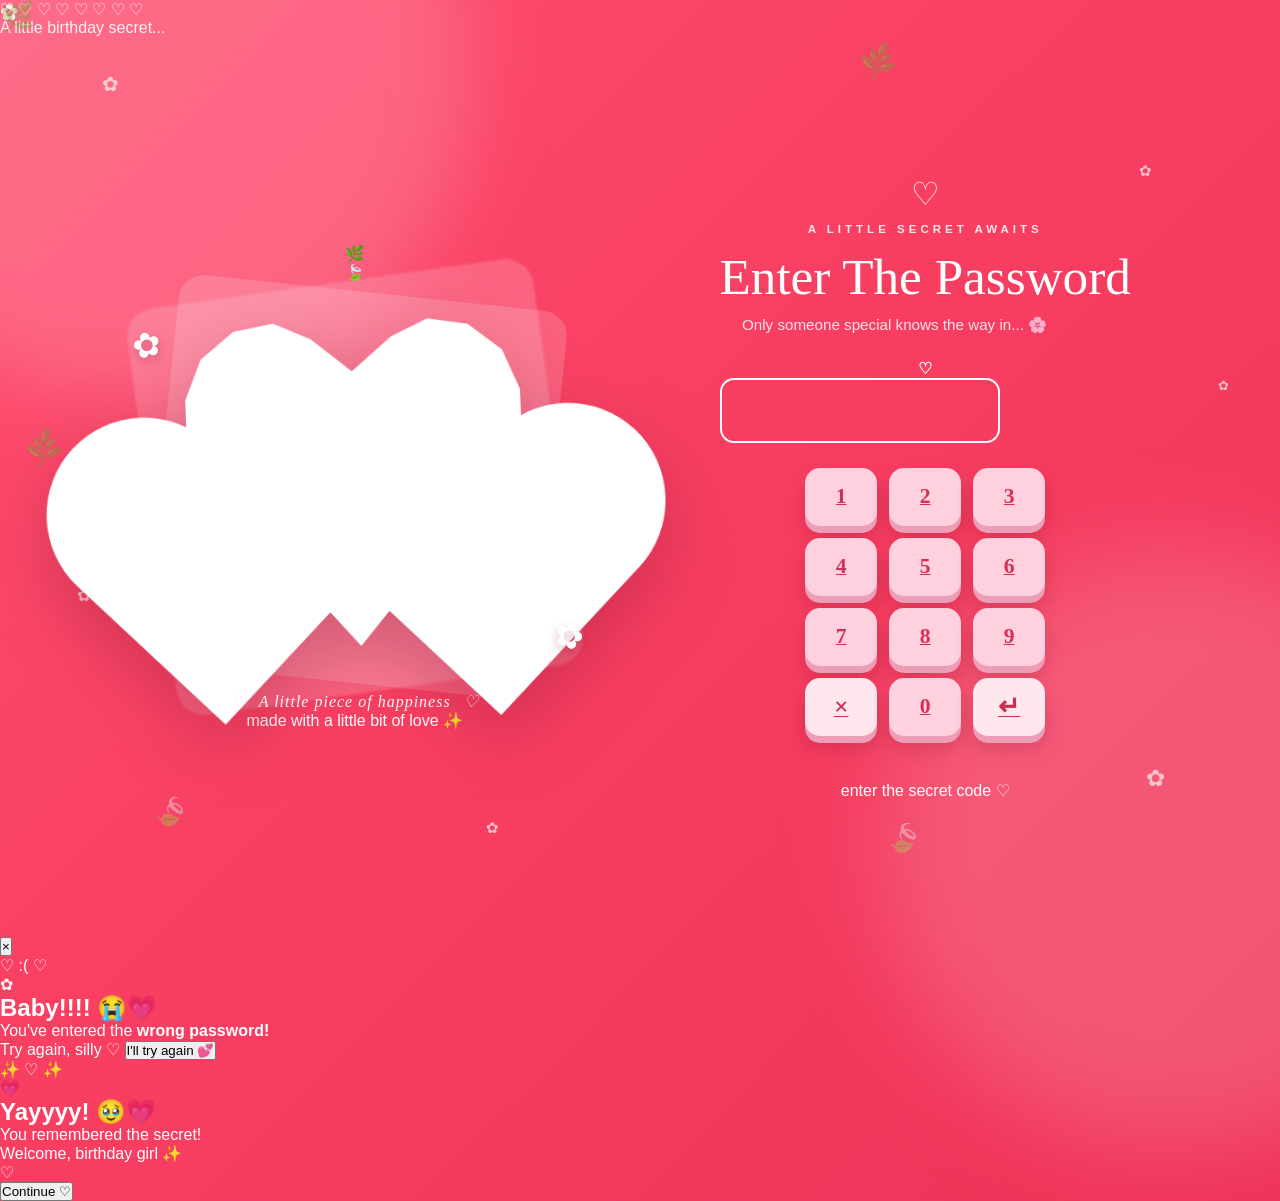
==== commit fa52d4f1: "Update index.html" ====
--- a/index.html
+++ b/index.html
@@ -1,18 +1,54 @@
 <!DOCTYPE html>
 <html lang="en">
+
 <head>
+
     <meta charset="UTF-8">
-    <meta name="viewport" content="width=device-width, initial-scale=1.0">
+
+    <meta
+        name="viewport"
+        content="width=device-width, initial-scale=1.0"
+    >
 
     <title>A Little Birthday Secret 💗</title>
 
-    <link rel="stylesheet" href="style.css">
+    <link
+        rel="stylesheet"
+        href="style.css"
+    >
+
 </head>
 
+
 <body>
 
-    <!-- BACKGROUND DECORATIONS -->
+    <!-- =====================================================
+         INTRO SCREEN
+    ====================================================== -->
+
+    <div
+        id="intro-screen"
+        class="intro-screen"
+    >
+
+        <div class="intro-heart">
+            ♡
+        </div>
+
+        <p>
+            A little birthday secret...
+        </p>
+
+    </div>
+
+
+    <!-- =====================================================
+         FLOATING BACKGROUND
+    ====================================================== -->
+
     <div class="background-decor">
+
+        <!-- Flowers -->
 
         <span class="flower flower-1">✿</span>
         <span class="flower flower-2">✿</span>
@@ -20,42 +56,94 @@
         <span class="flower flower-4">✿</span>
         <span class="flower flower-5">✿</span>
         <span class="flower flower-6">✿</span>
+        <span class="flower flower-7">✿</span>
+        <span class="flower flower-8">✿</span>
+
+
+        <!-- Leaves -->
 
         <span class="leaf leaf-1">🌿</span>
         <span class="leaf leaf-2">🍃</span>
         <span class="leaf leaf-3">🌿</span>
         <span class="leaf leaf-4">🍃</span>
+        <span class="leaf leaf-5">🌿</span>
+
+
+        <!-- Floating petals -->
+
+        <span class="petal petal-1">♡</span>
+        <span class="petal petal-2">♡</span>
+        <span class="petal petal-3">♡</span>
+        <span class="petal petal-4">♡</span>
+        <span class="petal petal-5">♡</span>
+        <span class="petal petal-6">♡</span>
+        <span class="petal petal-7">♡</span>
+        <span class="petal petal-8">♡</span>
 
     </div>
 
 
-    <!-- MAIN PAGE -->
-    <main class="page">
-
-        <!-- LEFT SIDE -->
-        <section class="photo-section">
+    <!-- =====================================================
+         MAIN PAGE
+    ====================================================== -->
+
+    <main
+        class="page"
+        id="main-page"
+    >
+
+
+        <!-- =================================================
+             LEFT SIDE
+        ================================================== -->
+
+        <section
+            class="photo-section parallax-left"
+        >
+
+            <div class="photo-glow"></div>
 
             <div class="pink-layer"></div>
+
             <div class="white-layer"></div>
 
-            <div class="decor-flower flower-left">✿</div>
-            <div class="decor-flower flower-right">✿</div>
-
-            <!-- HEART PHOTO -->
+
+            <!-- Decorative flowers -->
+
+            <div class="decor-flower flower-left">
+                ✿
+            </div>
+
+            <div class="decor-flower flower-right">
+                ✿
+            </div>
+
+
+            <!-- Small leaf decoration -->
+
+            <div class="photo-leaf leaf-a">
+                🌿
+            </div>
+
+            <div class="photo-leaf leaf-b">
+                🍃
+            </div>
+
+
+            <!-- HEART -->
+
             <div class="heart-frame">
 
                 <div class="heart-photo">
 
-                    <!--
-                    ==================================================
-                    YOUR PHOTO GOES HERE
-
-                    Later replace the URL with your own image.
-
-                    Example:
-                    src="media/myphoto.jpg"
-                    ==================================================
-                    -->
+                    <!-- =================================================
+                         YOUR PHOTO GOES HERE
+                         
+                         LATER replace this URL with your own image.
+
+                         Example:
+                         src="media/myphoto.jpg"
+                    ================================================== -->
 
                     <img
                         src="https://images.unsplash.com/photo-1494790108377-be9c29b29330?auto=format&fit=crop&w=800&q=80"
@@ -66,72 +154,336 @@
 
             </div>
 
+
+            <!-- Caption -->
+
             <div class="photo-caption">
+
                 <span>♡</span>
+
                 A little piece of happiness
+
                 <span>♡</span>
+
+            </div>
+
+
+            <div class="tiny-caption">
+
+                made with a little bit of love ✨
+
             </div>
 
         </section>
 
 
-        <!-- RIGHT SIDE -->
-        <section class="password-section">
-
-            <div class="password-decoration">
+
+        <!-- =================================================
+             RIGHT SIDE
+        ================================================== -->
+
+        <section
+            class="password-section parallax-right"
+        >
+
+            <div class="glass-card">
+
+
+                <!-- Top heart -->
+
+                <div class="password-decoration">
+                    ♡
+                </div>
+
+
+                <!-- Small heading -->
+
+                <p class="small-heading">
+                    A LITTLE SECRET AWAITS
+                </p>
+
+
+                <!-- Main heading -->
+
+                <h1>
+                    Enter The Password
+                </h1>
+
+
+                <!-- Subtitle -->
+
+                <p class="subtitle">
+                    Only someone special knows
+                    the way in... 🌸
+                </p>
+
+
+                <!-- Decorative line -->
+
+                <div class="heading-line">
+
+                    <span></span>
+
+                    <b>♡</b>
+
+                    <span></span>
+
+                </div>
+
+
+                <!-- PASSWORD DISPLAY -->
+
+                <div
+                    id="password-display"
+                    class="password-display"
+                ></div>
+
+
+                <!-- KEYPAD -->
+
+                <div class="keypad">
+
+
+                    <button
+                        class="key"
+                        onclick="pressKey('1')"
+                    >
+                        1
+                    </button>
+
+
+                    <button
+                        class="key"
+                        onclick="pressKey('2')"
+                    >
+                        2
+                    </button>
+
+
+                    <button
+                        class="key"
+                        onclick="pressKey('3')"
+                    >
+                        3
+                    </button>
+
+
+                    <button
+                        class="key"
+                        onclick="pressKey('4')"
+                    >
+                        4
+                    </button>
+
+
+                    <button
+                        class="key"
+                        onclick="pressKey('5')"
+                    >
+                        5
+                    </button>
+
+
+                    <button
+                        class="key"
+                        onclick="pressKey('6')"
+                    >
+                        6
+                    </button>
+
+
+                    <button
+                        class="key"
+                        onclick="pressKey('7')"
+                    >
+                        7
+                    </button>
+
+
+                    <button
+                        class="key"
+                        onclick="pressKey('8')"
+                    >
+                        8
+                    </button>
+
+
+                    <button
+                        class="key"
+                        onclick="pressKey('9')"
+                    >
+                        9
+                    </button>
+
+
+                    <button
+                        class="key special"
+                        onclick="deleteKey()"
+                    >
+                        ×
+                    </button>
+
+
+                    <button
+                        class="key"
+                        onclick="pressKey('0')"
+                    >
+                        0
+                    </button>
+
+
+                    <button
+                        class="key special enter-key"
+                        onclick="checkPassword()"
+                    >
+                        ↵
+                    </button>
+
+                </div>
+
+
+                <!-- Message -->
+
+                <p
+                    id="password-message"
+                    class="password-message"
+                ></p>
+
+
+                <p class="hint">
+                    enter the secret code ♡
+                </p>
+
+            </div>
+
+        </section>
+
+    </main>
+
+
+
+    <!-- =====================================================
+         WRONG PASSWORD POPUP
+    ====================================================== -->
+
+    <div
+        id="wrong-popup"
+        class="popup-overlay"
+    >
+
+        <div class="popup-card wrong-card">
+
+            <button
+                class="popup-close"
+                onclick="closePopup('wrong-popup')"
+            >
+                ×
+            </button>
+
+
+            <div class="doodle">
+
                 ♡
-            </div>
-
-            <p class="small-heading">
-                A LITTLE SECRET AWAITS
+
+                <span class="doodle-face">
+                    :(
+                </span>
+
+                ♡
+
+            </div>
+
+
+            <div class="popup-flower">
+                ✿
+            </div>
+
+
+            <h2>
+                Baby!!!! 😭💗
+            </h2>
+
+
+            <p>
+                You've entered the
+                <strong>wrong password!</strong>
             </p>
 
-            <h1>
-                Enter The Password
-            </h1>
-
-            <p class="subtitle">
-                Only someone special knows the way in... 🌸
+
+            <span class="popup-subtext">
+                Try again, silly ♡
+            </span>
+
+
+            <button
+                class="popup-button"
+                onclick="closePopup('wrong-popup')"
+            >
+                I'll try again 💕
+            </button>
+
+        </div>
+
+    </div>
+
+
+
+    <!-- =====================================================
+         CORRECT PASSWORD POPUP
+    ====================================================== -->
+
+    <div
+        id="success-popup"
+        class="popup-overlay"
+    >
+
+        <div class="popup-card success-card">
+
+            <div class="success-sparkles">
+                ✨ ♡ ✨
+            </div>
+
+
+            <div class="success-heart">
+                💗
+            </div>
+
+
+            <h2>
+                Yayyyy! 🥹💗
+            </h2>
+
+
+            <p>
+                You remembered the secret!
             </p>
 
 
-            <!-- PASSWORD DISPLAY -->
-            <div
-                id="password-display"
-                class="password-display"
-            ></div>
-
-
-            <!-- NUMERIC KEYPAD -->
-            <div class="keypad">
-
-                <button class="key" onclick="pressKey('1')">1</button>
-                <button class="key" onclick="pressKey('2')">2</button>
-                <button class="key" onclick="pressKey('3')">3</button>
-
-                <button class="key" onclick="pressKey('4')">4</button>
-                <button class="key" onclick="pressKey('5')">5</button>
-                <button class="key" onclick="pressKey('6')">6</button>
-
-                <button class="key" onclick="pressKey('7')">7</button>
-                <button class="key" onclick="pressKey('8')">8</button>
-                <button class="key" onclick="pressKey('9')">9</button>
-
-                <button class="key special" onclick="deleteKey()">×</button>
-                <button class="key" onclick="pressKey('0')">0</button>
-                <button class="key special" onclick="checkPassword()">↵</button>
-
-            </div>
-
-
-            <p id="password-message" class="password-message"></p>
-
-        </section>
-
-    </main>
+            <span class="popup-subtext">
+                Welcome, birthday girl ✨
+            </span>
+
+
+            <div class="popup-divider">
+                ♡
+            </div>
+
+
+            <button
+                class="popup-button"
+                onclick="closePopup('success-popup')"
+            >
+                Continue ♡
+            </button>
+
+        </div>
+
+    </div>
+
 
 
     <script src="script.js"></script>
 
 </body>
+
 </html>
--- a/style.css
+++ b/style.css
@@ -8,324 +8,376 @@
     box-sizing: border-box;
 }
 
-
 html,
 body {
     width: 100%;
     min-height: 100%;
 }
 
-
 body {
+    min-height: 100vh;
+
+    overflow: hidden;
 
     font-family:
         "Trebuchet MS",
         Arial,
         sans-serif;
 
-    overflow-x: hidden;
-
-}
-
-
-/* =========================================================
-   COMMON PAGE
-========================================================= */
-
-.page {
-
-    width: 100%;
-    min-height: 100vh;
-
-}
-
-
-/* =========================================================
-   PAGE 1
-========================================================= */
-
-.page1 {
-
-    position: relative;
-
-    overflow: hidden;
+    /*
+    ========================================================
+    WATERMELON RED BACKGROUND
+    ========================================================
+    */
 
     background:
         linear-gradient(
             135deg,
-            #e31e4d,
-            #c90035,
-            #b4002f
+            #ff4f70 0%,
+            #f83f62 45%,
+            #ef3157 100%
         );
 
     color: white;
-
-}
-
-
-/* =========================================================
-   PAGE 1 DECORATIONS
-========================================================= */
-
-.garden-decoration {
-
+}
+
+
+/* =========================================================
+   SOFT WATERMELON BACKGROUND GLOW
+========================================================= */
+
+body::before {
+    content: "";
+
+    position: fixed;
+
+    width: 650px;
+    height: 650px;
+
+    top: -250px;
+    left: -180px;
+
+    border-radius: 50%;
+
+    background:
+        rgba(255, 190, 205, 0.25);
+
+    filter: blur(40px);
+
+    pointer-events: none;
+}
+
+
+body::after {
+    content: "";
+
+    position: fixed;
+
+    width: 600px;
+    height: 600px;
+
+    right: -200px;
+    bottom: -250px;
+
+    border-radius: 50%;
+
+    background:
+        rgba(255, 220, 225, 0.20);
+
+    filter: blur(50px);
+
+    pointer-events: none;
+}
+
+
+/* =========================================================
+   BACKGROUND FLOWERS
+========================================================= */
+
+.background-decor {
+    position: fixed;
+
+    inset: 0;
+
+    overflow: hidden;
+
+    pointer-events: none;
+
+    z-index: 0;
+}
+
+
+.flower {
     position: absolute;
 
-    inset: 0;
-
-    pointer-events: none;
-
-}
-
-
-.flower {
-
-    position: absolute;
-
-    color: white;
-
-    font-size: 28px;
-
-    opacity: 0.85;
+    color: rgba(255, 255, 255, 0.68);
+
+    font-family: Georgia, serif;
+
+    font-size: 22px;
 
     animation:
-        floatingFlower
-        4s
+        gentleFloat
+        6s
         ease-in-out
         infinite;
-
-}
-
+}
+
+
+.flower-1 {
+    top: 8%;
+    left: 8%;
+    font-size: 20px;
+}
+
+.flower-2 {
+    top: 18%;
+    right: 10%;
+    font-size: 15px;
+    animation-delay: 1s;
+}
+
+.flower-3 {
+    top: 65%;
+    left: 6%;
+    font-size: 17px;
+    animation-delay: 2s;
+}
+
+.flower-4 {
+    bottom: 12%;
+    right: 9%;
+    font-size: 23px;
+    animation-delay: 1.5s;
+}
+
+.flower-5 {
+    top: 42%;
+    right: 4%;
+    font-size: 13px;
+    animation-delay: 3s;
+}
+
+.flower-6 {
+    bottom: 7%;
+    left: 38%;
+    font-size: 15px;
+    animation-delay: 2.5s;
+}
+
+
+/* =========================================================
+   LEAVES
+========================================================= */
 
 .leaf {
-
     position: absolute;
 
-    color: #62b45d;
-
-    font-size: 30px;
-
-    opacity: 0.8;
+    opacity: 0.38;
+
+    filter:
+        saturate(0.8)
+        brightness(1.1);
+
+    font-size: 28px;
 
     animation:
-        floatingLeaf
-        5s
+        leafFloat
+        8s
         ease-in-out
         infinite;
-
-}
-
-
-/* Flowers */
-
-.f1  { top: 4%;  left: 5%; }
-.f2  { top: 8%;  left: 20%; }
-.f3  { top: 17%; right: 8%; }
-.f4  { top: 27%; left: 3%; }
-.f5  { top: 35%; right: 4%; }
-.f6  { top: 48%; left: 7%; }
-.f7  { top: 60%; right: 8%; }
-.f8  { top: 72%; left: 3%; }
-.f9  { top: 82%; right: 5%; }
-.f10 { top: 90%; left: 20%; }
-.f11 { top: 13%; left: 45%; }
-.f12 { top: 55%; right: 30%; }
-.f13 { top: 75%; left: 30%; }
-.f14 { top: 40%; left: 45%; }
-.f15 { top: 88%; right: 35%; }
-.f16 { top: 22%; right: 30%; }
-
-
-/* Leaves */
-
-.l1 { top: 5%; left: 12%; }
-.l2 { top: 15%; right: 18%; }
-.l3 { top: 30%; left: 15%; }
-.l4 { top: 45%; right: 15%; }
-.l5 { top: 60%; left: 15%; }
-.l6 { top: 70%; right: 18%; }
-.l7 { top: 85%; left: 10%; }
-.l8 { top: 90%; right: 15%; }
-.l9 { top: 35%; right: 35%; }
-.l10 { top: 75%; right: 40%; }
-
-
-@keyframes floatingFlower {
-
-    0%, 100% {
-        transform:
-            translateY(0)
-            rotate(0deg);
+}
+
+
+.leaf-1 {
+    top: 5%;
+    right: 30%;
+    transform: rotate(-20deg);
+}
+
+.leaf-2 {
+    bottom: 8%;
+    left: 12%;
+    transform: rotate(25deg);
+    animation-delay: 2s;
+}
+
+.leaf-3 {
+    top: 48%;
+    left: 2%;
+    transform: rotate(-30deg);
+    animation-delay: 1s;
+}
+
+.leaf-4 {
+    bottom: 5%;
+    right: 28%;
+    transform: rotate(20deg);
+    animation-delay: 3s;
+}
+
+
+@keyframes gentleFloat {
+
+    0%,
+    100% {
+        transform: translateY(0);
     }
 
     50% {
-        transform:
-            translateY(-10px)
-            rotate(8deg);
-    }
-
-}
-
-
-@keyframes floatingLeaf {
-
-    0%, 100% {
-        transform:
-            translateY(0)
-            rotate(-10deg);
+        transform: translateY(-8px);
+    }
+}
+
+
+@keyframes leafFloat {
+
+    0%,
+    100% {
+        transform: translateY(0) rotate(-10deg);
     }
 
     50% {
-        transform:
-            translateY(-12px)
-            rotate(10deg);
-    }
-
-}
-
-
-/* =========================================================
-   PAGE 1 CONTENT
-========================================================= */
-
-.page1-content {
-
+        transform: translateY(-10px) rotate(10deg);
+    }
+}
+
+
+/* =========================================================
+   MAIN PAGE
+========================================================= */
+
+.page {
+    position: relative;
+
+    z-index: 5;
+
+    width: 100%;
     min-height: 100vh;
 
     display: grid;
 
-    grid-template-columns:
-        1fr 1fr;
+    grid-template-columns: 1fr 1fr;
 
     align-items: center;
 
-    padding: 40px 8%;
-
-    gap: 50px;
-
-}
-
-
-/* =========================================================
-   PHOTO AREA
-========================================================= */
-
-.photo-area {
-
+    gap: 40px;
+
+    padding:
+        40px
+        7%;
+}
+
+
+/* =========================================================
+   LEFT PHOTO SECTION
+========================================================= */
+
+.photo-section {
     position: relative;
 
-    height: 600px;
+    min-height: 650px;
 
     display: flex;
 
+    flex-direction: column;
+
     align-items: center;
 
     justify-content: center;
-
-    flex-direction: column;
-
-}
-
-
-/* Decorative cards */
-
-.pink-card {
-
+}
+
+
+/* =========================================================
+   CANVA DECORATIVE LAYERS
+========================================================= */
+
+.pink-layer {
     position: absolute;
 
-    width: 400px;
-    height: 400px;
+    width: 410px;
+    height: 410px;
 
     background:
-        rgba(255, 170, 190, 0.3);
-
-    border-radius: 30px;
-
-    transform: rotate(-8deg);
-
-}
-
-
-.white-card {
-
+        rgba(255, 205, 215, 0.24);
+
+    transform:
+        rotate(-8deg);
+
+    border-radius: 28px;
+
+    filter: blur(1px);
+}
+
+
+.white-layer {
     position: absolute;
 
-    width: 380px;
-    height: 380px;
+    width: 390px;
+    height: 390px;
 
     background:
-        rgba(255,255,255,0.12);
-
-    border-radius: 30px;
-
-    transform: rotate(7deg);
-
-}
-
-
-/* =========================================================
-   HEART PHOTO
-========================================================= */
-
-.heart {
-
+        rgba(255, 255, 255, 0.16);
+
+    transform:
+        rotate(6deg);
+
+    border-radius: 25px;
+}
+
+
+/* =========================================================
+   HEART FRAME
+========================================================= */
+
+.heart-frame {
     position: relative;
 
-    width: 360px;
-
-    height: 360px;
+    width: 390px;
+    height: 390px;
 
     transform: rotate(-2deg);
 
     filter:
         drop-shadow(
-            0 20px 25px
-            rgba(70,0,20,0.35)
+            0 25px 35px
+            rgba(120, 15, 40, 0.30)
         );
 
-}
-
-
-/*
-   The heart is made from CSS.
-*/
-
-.heart::before,
-.heart::after {
-
+    z-index: 3;
+}
+
+
+.heart-frame::before,
+.heart-frame::after {
     content: "";
 
     position: absolute;
 
     top: 0;
 
-    width: 180px;
-
-    height: 290px;
+    width: 195px;
+    height: 300px;
 
     background: white;
 
     border-radius:
-        180px 180px 0 0;
-
-}
-
-
-.heart::before {
-
-    left: 180px;
+        195px 195px 0 0;
+}
+
+
+.heart-frame::before {
+    left: 195px;
 
     transform:
         rotate(45deg);
 
     transform-origin:
         0 100%;
-
-}
-
-
-.heart::after {
-
+}
+
+
+.heart-frame::after {
     left: 0;
 
     transform:
@@ -333,27 +385,25 @@
 
     transform-origin:
         100% 100%;
-
-}
-
-
-/* Photo */
-
-.heart img {
-
+}
+
+
+/* =========================================================
+   PHOTO INSIDE HEART
+========================================================= */
+
+.heart-photo {
     position: absolute;
 
     z-index: 5;
 
-    top: 28px;
-
+    width: 335px;
+    height: 335px;
+
+    top: 29px;
     left: 28px;
 
-    width: 305px;
-
-    height: 305px;
-
-    object-fit: cover;
+    overflow: hidden;
 
     clip-path:
         polygon(
@@ -373,1508 +423,485 @@
             100% 42%
         );
 
+    background: white;
+}
+
+
+.heart-photo img {
+    width: 100%;
+    height: 100%;
+
+    object-fit: cover;
+
+    display: block;
+
     transition:
-        0.4s ease;
-
-}
-
-
-.heart:hover img {
-
-    filter:
-        brightness(1.15);
-
-    transform:
-        scale(1.04);
-
-}
-
-
-/* Caption */
-
-.photo-caption {
-
-    margin-top: 20px;
-
-    font-family:
-        Georgia,
-        serif;
-
-    font-style: italic;
-
-    color:
-        rgba(255,255,255,0.9);
-
-}
-
-
-/* =========================================================
-   LOGIN AREA
-========================================================= */
-
-.login-area {
-
-    text-align: center;
-
-    display: flex;
-
-    flex-direction: column;
-
-    align-items: center;
-
-}
-
-
-.heart-symbol {
-
-    font-size: 40px;
-
-    margin-bottom: 10px;
+        transform 0.6s ease;
+}
+
+
+.heart-photo:hover img {
+    transform: scale(1.06);
+}
+
+
+/* =========================================================
+   DECORATIVE FLOWERS
+========================================================= */
+
+.decor-flower {
+    position: absolute;
+
+    z-index: 10;
+
+    color: white;
+
+    font-size: 34px;
+
+    text-shadow:
+        0 4px 10px
+        rgba(120, 10, 40, 0.25);
 
     animation:
-        heartbeat
-        1.8s
-        infinite;
-
-}
-
-
-@keyframes heartbeat {
-
-    0%, 100% {
-        transform: scale(1);
-    }
-
-    50% {
-        transform: scale(1.15);
-    }
-
-}
-
-
-.tiny-title {
-
-    font-size: 12px;
-
-    letter-spacing: 4px;
-
-    font-weight: bold;
-
-    color:
-        #ffd8e5;
-
-}
-
-
-.login-area h1 {
-
-    font-family:
-        Georgia,
-        serif;
-
-    font-size:
-        clamp(35px, 4vw, 55px);
-
-    font-weight: normal;
-
-    margin:
-        10px 0;
-
-}
-
-
-.subtitle {
-
-    color:
-        #ffe9f0;
-
-    margin-bottom: 25px;
-
-}
-
-
-/* =========================================================
-   PASSWORD DISPLAY
-========================================================= */
-
-.password-display {
-
-    width: 280px;
-
-    height: 65px;
-
-    border:
-        2px solid white;
-
-    border-radius: 15px;
-
-    margin-bottom: 25px;
-
-    display: flex;
-
-    justify-content: center;
-
-    align-items: center;
-
-    font-size: 30px;
-
-    letter-spacing: 10px;
-
-    color:
-        #bd1745;
-
-}
-
-
-.password-display.filled {
-
-    background: white;
-
-}
-
-
-/* =========================================================
-   KEYPAD
-========================================================= */
-
-.keypad {
-
-    display: grid;
-
-    grid-template-columns:
-        repeat(3, 70px);
-
-    gap: 12px;
-
-}
-
-
-.keypad button {
-
-    width: 70px;
-
-    height: 58px;
-
-    border: none;
-
-    border-radius: 15px;
-
-    background:
-        #ffc4d6;
-
-    color:
-        #a90039;
-
-    font-size: 22px;
-
-    font-weight: bold;
-
-    cursor: pointer;
-
-    box-shadow:
-        0 6px 0 #df8fa9;
-
-    transition:
-        0.15s;
-
-}
-
-
-.keypad button:hover {
-
-    transform:
-        translateY(-3px);
-
-    background:
-        #ffd9e5;
-
-}
-
-
-.keypad button:active {
-
-    transform:
-        translateY(4px);
-
-    box-shadow:
-        0 2px 0 #df8fa9;
-
-}
-
-
-/* =========================================================
-   POPUPS
-========================================================= */
-
-.popup-overlay {
-
-    position: fixed;
-
-    inset: 0;
-
-    z-index: 1000;
-
-    display: none;
-
-    justify-content: center;
-
-    align-items: center;
-
-    background:
-        rgba(70,0,20,0.45);
-
-    backdrop-filter:
-        blur(5px);
-
-}
-
-
-.popup-overlay.show {
-
-    display: flex;
-
-}
-
-
-.cute-popup {
-
-    width:
-        min(380px, 85%);
-
-    background: white;
-
-    color:
-        #a90039;
-
-    border-radius: 25px;
-
-    padding: 35px;
-
-    text-align: center;
-
-    box-shadow:
-        0 25px 60px
-        rgba(0,0,0,0.3);
-
-    animation:
-        popupAppear
-        0.35s
-        ease;
-
-}
-
-
-@keyframes popupAppear {
-
-    from {
-
-        transform:
-            scale(0.7);
-
-        opacity: 0;
-
-    }
-
-    to {
-
-        transform:
-            scale(1);
-
-        opacity: 1;
-
-    }
-
-}
-
-
-.popup-flower {
-
-    font-size: 40px;
-
-}
-
-
-.cute-popup h2 {
-
-    font-family:
-        Georgia,
-        serif;
-
-    font-size: 28px;
-
-    margin:
-        10px 0;
-
-}
-
-
-.cute-popup p {
-
-    line-height: 1.6;
-
-}
-
-
-.popup-doodle {
-
-    font-size: 25px;
-
-    margin: 20px 0;
-
-}
-
-
-.cute-popup button {
-
-    border: none;
-
-    padding:
-        12px 25px;
-
-    border-radius: 20px;
-
-    background:
-        #e51c4f;
-
-    color: white;
-
-    cursor: pointer;
-
-    font-size: 15px;
-
-}
-
-
-.cute-popup button:hover {
-
-    background:
-        #b90038;
-
-}
-
-
-/* =========================================================
-   PAGE 2
-========================================================= */
-
-.page2 {
-
-    display: none;
-
-    position: relative;
-
-    min-height: 100vh;
-
-    overflow: hidden;
-
-    background:
-        linear-gradient(
-            #ffb8c8 0%,
-            #ffd6a0 45%,
-            #82c96b 46%,
-            #479b4a 100%
-        );
-
-}
-
-
-/* =========================================================
-   BIRTHDAY DECOR
-========================================================= */
-
-.birthday-decor {
-
-    position: absolute;
-
-    top: 15px;
-
-    left: 0;
-
-    width: 100%;
-
-    display: flex;
-
-    justify-content:
-        space-around;
-
-    font-size: 35px;
-
-    z-index: 10;
-
-}
-
-
-.birthday-decor span {
-
-    animation:
-        decorationFloat
+        flowerPulse
         3s
         ease-in-out
         infinite;
-
-}
-
-
-@keyframes decorationFloat {
+}
+
+
+.flower-left {
+    left: 8%;
+
+    top: 25%;
+
+    transform: rotate(-15deg);
+}
+
+
+.flower-right {
+    right: 7%;
+
+    bottom: 24%;
+
+    transform: rotate(20deg);
+
+    animation-delay: 1s;
+}
+
+
+@keyframes flowerPulse {
+
+    0%,
+    100% {
+        transform: scale(1) rotate(-5deg);
+    }
 
     50% {
-        transform:
-            translateY(-10px)
-            rotate(8deg);
-    }
-
-}
-
-
-/* =========================================================
-   RIBBONS
-========================================================= */
-
-.ribbon {
-
-    position: absolute;
-
-    width: 120px;
-
-    height: 18px;
-
-    border-radius: 10px;
-
-    transform:
-        rotate(25deg);
-
-}
-
-
-.ribbon1 {
-
-    top: 100px;
-    left: 5%;
-
-    background: #ff3b61;
-
-}
-
-
-.ribbon2 {
-
-    top: 160px;
-    right: 5%;
-
-    background: #36a9ff;
-
-    transform:
-        rotate(-25deg);
-
-}
-
-
-.ribbon3 {
-
-    top: 280px;
-    left: 42%;
-
-    background: #ffd23f;
-
-}
-
-
-.ribbon4 {
-
-    bottom: 170px;
-    left: 5%;
-
-    background: #a85cff;
-
-}
-
-
-.ribbon5 {
-
-    bottom: 150px;
-    right: 7%;
-
-    background: #ff4f9a;
-
-}
-
-
-/* =========================================================
-   BIRTHDAY TITLE
-========================================================= */
-
-.birthday-title {
-
+        transform: scale(1.12) rotate(5deg);
+    }
+}
+
+
+/* =========================================================
+   PHOTO CAPTION
+========================================================= */
+
+.photo-caption {
     position: relative;
 
     z-index: 20;
 
+    margin-top: 20px;
+
+    font-family: Georgia, serif;
+
+    font-style: italic;
+
+    font-size: 1rem;
+
+    color: rgba(255, 255, 255, 0.95);
+
+    letter-spacing: 1px;
+}
+
+
+.photo-caption span {
+    margin: 0 8px;
+
+    color: #ffe5ed;
+}
+
+
+/* =========================================================
+   RIGHT PASSWORD SECTION
+========================================================= */
+
+.password-section {
+    position: relative;
+
+    display: flex;
+
+    flex-direction: column;
+
+    align-items: center;
+
+    justify-content: center;
+
     text-align: center;
 
-    padding-top: 55px;
-
-    font-family:
-        Georgia,
-        serif;
-
-    font-size:
-        clamp(40px, 7vw, 85px);
-
-    line-height: 0.9;
-
-    text-shadow:
-        4px 5px 0 white;
-
-}
-
-
-.birthday-title span:nth-child(1) { color: #ff3b30; }
-.birthday-title span:nth-child(2) { color: #ff9d00; }
-.birthday-title span:nth-child(3) { color: #23a847; }
-.birthday-title span:nth-child(4) { color: #3589ff; }
-.birthday-title span:nth-child(5) { color: #b14cff; }
-.birthday-title span:nth-child(6) { color: #ff3b7d; }
-.birthday-title span:nth-child(7) { color: #ff9d00; }
-.birthday-title span:nth-child(8) { color: #20a84b; }
-.birthday-title span:nth-child(9) { color: #3589ff; }
-.birthday-title span:nth-child(10) { color: #b14cff; }
-.birthday-title span:nth-child(11) { color: #ff3b61; }
-.birthday-title span:nth-child(12) { color: #ff9d00; }
-.birthday-title span:nth-child(13) { color: #23a847; }
-
-
-.birthday-subtitle {
-
-    position: relative;
-
-    z-index: 20;
-
-    text-align: center;
-
-    color: #7b2945;
-
-    font-family:
-        Georgia,
-        serif;
-
-    font-size: 18px;
-
-    margin-top: 10px;
-
-}
-
-
-/* =========================================================
-   BIRTHDAY SCENE
-========================================================= */
-
-.birthday-scene {
-
-    position: relative;
-
-    z-index: 5;
-
-    display: flex;
-
-    align-items: center;
-
-    justify-content:
-        space-evenly;
-
-    height: 430px;
-
-}
-
-
-/* =========================================================
-   PHOTO FRAME
-========================================================= */
-
-.birthday-photo-frame {
-
-    position: relative;
-
-    width: 270px;
-
-    padding: 15px;
-
-    background: white;
-
-    border:
-        8px solid white;
-
-    box-shadow:
-        0 15px 30px
-        rgba(0,0,0,0.2);
-
-    text-align: center;
-
-    transform:
-        rotate(-3deg);
-
-    transition:
-        0.4s;
-
-}
-
-
-.birthday-photo-frame:hover {
-
-    transform:
-        rotate(0deg)
-        scale(1.04);
-
-}
-
-
-.photo-frame-inner {
-
-    width: 100%;
-
-    height: 280px;
-
-    overflow: hidden;
-
-}
-
-
-.photo-frame-inner img {
-
-    width: 100%;
-
-    height: 100%;
-
-    object-fit: cover;
-
-    transition:
-        0.4s;
-
-}
-
-
-.birthday-photo-frame:hover img {
-
-    filter:
-        brightness(1.2);
-
-    transform:
-        scale(1.05);
-
-}
-
-
-.birthday-photo-frame p {
-
-    color:
-        #bd1745;
-
-    margin-top: 10px;
-
-    font-family:
-        Georgia,
-        serif;
-
-}
-
-
-/* Red ribbons on frame */
-
-.photo-ribbon {
-
-    position: absolute;
-
-    width: 65px;
-
-    height: 30px;
-
-    background:
-        #e31e4d;
-
-    top: -15px;
-
-    z-index: 20;
-
-}
-
-
-.left-ribbon {
-
-    left: -25px;
-
-    transform:
-        rotate(-45deg);
-
-}
-
-
-.right-ribbon {
-
-    right: -25px;
-
-    transform:
-        rotate(45deg);
-
-}
-
-
-/* =========================================================
-   FARM SCENE
-========================================================= */
-
-.farm-scene {
-
-    position: relative;
-
-    width: 650px;
-
-    height: 430px;
-
-}
-
-
-/* Sun */
-
-.sun {
-
-    position: absolute;
-
-    top: 15px;
-
-    right: 80px;
-
-    font-size: 75px;
+    min-height: 650px;
+
+    padding: 30px;
+}
+
+
+/* =========================================================
+   PASSWORD HEADING
+========================================================= */
+
+.password-decoration {
+    font-size: 2rem;
+
+    color: #ffe3eb;
+
+    margin-bottom: 10px;
 
     animation:
-        sunGlow
-        3s
-        infinite;
-
-}
-
-
-@keyframes sunGlow {
-
-    50% {
-
-        transform:
-            scale(1.08);
-
-    }
-
-}
-
-
-/* =========================================================
-   WIND
-========================================================= */
-
-.wind {
-
-    position: absolute;
-
-    color:
-        rgba(255,255,255,0.8);
-
-    font-size: 55px;
-
-    font-weight: bold;
-
-    animation:
-        windMove
-        3s
-        linear
-        infinite;
-
-}
-
-
-.wind1 {
-
-    top: 80px;
-    left: 50px;
-
-}
-
-
-.wind2 {
-
-    top: 150px;
-    left: 180px;
-
-    animation-delay:
-        1s;
-
-}
-
-
-.wind3 {
-
-    top: 60px;
-    right: 10px;
-
-    animation-delay:
-        2s;
-
-}
-
-
-@keyframes windMove {
-
-    from {
-
-        transform:
-            translateX(-40px);
-
-        opacity: 0;
-
-    }
-
-    50% {
-
-        opacity: 1;
-
-    }
-
-    to {
-
-        transform:
-            translateX(100px);
-
-        opacity: 0;
-
-    }
-
-}
-
-
-/* =========================================================
-   FARMHOUSE
-========================================================= */
-
-.farm-house {
-
-    position: absolute;
-
-    right: 60px;
-
-    bottom: 100px;
-
-    width: 270px;
-
-}
-
-
-/* Roof */
-
-.house-roof {
-
-    width: 0;
-
-    height: 0;
-
-    border-left:
-        150px solid transparent;
-
-    border-right:
-        150px solid transparent;
-
-    border-bottom:
-        110px solid #9c442d;
-
-    margin-left: -15px;
-
-}
-
-
-.house-body {
-
-    position: relative;
-
-    width: 270px;
-
-    height: 190px;
-
-    background:
-        #f7d29a;
-
-    border:
-        5px solid #a95b35;
-
-    border-top: none;
-
-}
-
-
-/* Windows */
-
-.window {
-
-    position: absolute;
-
-    top: 45px;
-
-    width: 50px;
-
-    height: 50px;
-
-    background:
-        #8ed6ff;
-
-    border:
-        5px solid #70412c;
-
-}
-
-
-.window-left {
-
-    left: 30px;
-
-}
-
-
-.window-right {
-
-    right: 30px;
-
-}
-
-
-/* Door */
-
-.farm-door {
-
-    position: absolute;
-
-    bottom: 0;
-
-    left: 105px;
-
-    width: 65px;
-
-    height: 115px;
-
-    background:
-        #75452d;
-
-    border:
-        4px solid #54301f;
-
-    cursor: pointer;
-
-    transition:
-        0.2s;
-
-}
-
-
-.farm-door:hover {
-
-    background:
-        #9b5a39;
-
-    transform:
-        scale(1.03);
-
-}
-
-
-.door-handle {
-
-    position: absolute;
-
-    right: 8px;
-
-    top: 55px;
-
-    color:
-        #f7d46d;
-
-}
-
-
-/* Open bubble */
-
-.open-text {
-
-    display: none;
-
-    position: absolute;
-
-    left: 180px;
-
-    bottom: 85px;
-
-    background: white;
-
-    color:
-        #a90039;
-
-    padding:
-        8px 16px;
-
-    border-radius: 15px;
-
-    box-shadow:
-        0 5px 15px
-        rgba(0,0,0,0.2);
-
-    font-weight: bold;
-
-}
-
-
-.open-text.show {
-
-    display: block;
-
-}
-
-
-/* =========================================================
-   WIND TOWER
-========================================================= */
-
-.wind-tower {
-
-    position: absolute;
-
-    left: 80px;
-
-    bottom: 90px;
-
-    width: 100px;
-
-    height: 330px;
-
-}
-
-
-.tower-pole {
-
-    position: absolute;
-
-    bottom: 0;
-
-    left: 45px;
-
-    width: 10px;
-
-    height: 280px;
-
-    background:
-        #777;
-
-    transform:
-        skew(-5deg);
-
-}
-
-
-.tower-top {
-
-    position: absolute;
-
-    top: 20px;
-
-    left: 38px;
-
-    width: 25px;
-
-    height: 25px;
-
-}
-
-
-.tower-center {
-
-    position: absolute;
-
-    width: 25px;
-
-    height: 25px;
-
-    border-radius: 50%;
-
-    background:
-        #555;
-
-    z-index: 5;
-
-}
-
-
-/* Blades */
-
-.blade {
-
-    position: absolute;
-
-    width: 75px;
-
-    height: 10px;
-
-    background:
-        white;
-
-    border-radius: 10px;
-
-    left: -25px;
-
-    top: 8px;
-
-    transform-origin:
-        37px 5px;
-
-}
-
-
-.blade1 {
-
-    transform:
-        rotate(0deg);
-
-}
-
-
-.blade2 {
-
-    transform:
-        rotate(90deg);
-
-}
-
-
-.blade3 {
-
-    transform:
-        rotate(180deg);
-
-}
-
-
-.blade4 {
-
-    transform:
-        rotate(270deg);
-
-}
-
-
-.tower-top {
-
-    animation:
-        windmillSpin
-        3s
-        linear
-        infinite;
-
-}
-
-
-@keyframes windmillSpin {
-
-    to {
-
-        transform:
-            rotate(360deg);
-
-    }
-
-}
-
-
-/* =========================================================
-   SUNFLOWERS
-========================================================= */
-
-.sunflower-field {
-
-    position: absolute;
-
-    left: 0;
-
-    bottom: 15px;
-
-    width: 100%;
-
-    height: 150px;
-
-}
-
-
-.sunflower {
-
-    position: absolute;
-
-    font-size: 42px;
-
-    animation:
-        flowerWave
+        heartbeat
         2s
         ease-in-out
         infinite;
-
-    transform-origin:
-        bottom center;
-
-}
-
-
-.sf1 { left: 3%;  bottom: 10px; }
-.sf2 { left: 10%; bottom: 20px; }
-.sf3 { left: 18%; bottom: 5px; }
-.sf4 { left: 27%; bottom: 30px; }
-.sf5 { left: 36%; bottom: 8px; }
-.sf6 { left: 44%; bottom: 22px; }
-.sf7 { left: 52%; bottom: 5px; }
-.sf8 { left: 60%; bottom: 30px; }
-.sf9 { left: 68%; bottom: 10px; }
-.sf10 { left: 75%; bottom: 25px; }
-.sf11 { left: 82%; bottom: 5px; }
-.sf12 { left: 88%; bottom: 30px; }
-.sf13 { left: 93%; bottom: 12px; }
-.sf14 { left: 23%; bottom: 60px; }
-.sf15 { left: 58%; bottom: 65px; }
-
-
-@keyframes flowerWave {
-
-    0%, 100% {
-
-        transform:
-            rotate(-4deg);
-
+}
+
+
+@keyframes heartbeat {
+
+    0%,
+    100% {
+        transform: scale(1);
     }
 
     50% {
-
-        transform:
-            rotate(8deg);
-
-    }
-
-}
-
-
-/* =========================================================
-   DUCK FAMILY
-========================================================= */
-
-.duck-family {
-
-    position: absolute;
-
-    z-index: 30;
-
-    bottom: 15px;
-
-    left: -200px;
-
-    display: flex;
-
-    align-items: center;
-
-    gap: 8px;
-
-    font-size: 42px;
-
-    cursor: pointer;
-
-    animation:
-        ducksWalk
-        18s
-        linear
-        infinite;
-
-}
-
-
-.baby-duck {
-
-    font-size: 30px;
-
-}
-
-
-@keyframes ducksWalk {
-
-    0% {
-
-        left: -200px;
-
-    }
-
-    100% {
-
-        left: 100%;
-
-    }
-
-}
-
-
-.duck-hint {
-
-    position: absolute;
-
-    bottom: 8px;
-
-    right: 15px;
-
-    color:
-        rgba(255,255,255,0.8);
-
-    font-size: 12px;
-
-}
-
-
-/* =========================================================
-   PAGE 3
-========================================================= */
-
-.page3 {
-
-    display: none;
-
-    min-height: 100vh;
-
-    background:
-        linear-gradient(
-            135deg,
-            #e31e4d,
-            #ff7599
-        );
-
-    justify-content:
-        center;
-
-    align-items:
-        center;
-
-}
-
-
-.page3-box {
-
-    background: white;
-
-    color:
-        #b4003c;
-
-    padding: 50px;
-
-    border-radius: 30px;
-
-    text-align: center;
-
-    max-width: 600px;
-
-}
-
-
-.big-heart {
-
-    font-size: 70px;
-
-}
-
-
-.page3-box h1 {
-
+        transform: scale(1.15);
+    }
+}
+
+
+.small-heading {
+    font-size: 0.72rem;
+
+    letter-spacing: 4px;
+
+    font-weight: bold;
+
+    color: #ffe5ec;
+
+    margin-bottom: 12px;
+}
+
+
+.password-section h1 {
     font-family:
         Georgia,
+        "Times New Roman",
         serif;
 
-}
-
-
-/* =========================================================
-   MOBILE
+    font-size:
+        clamp(2rem, 4vw, 3.4rem);
+
+    font-weight: normal;
+
+    color: white;
+
+    margin-bottom: 10px;
+}
+
+
+.subtitle {
+    color: rgba(255, 245, 248, 0.90);
+
+    font-size: 0.95rem;
+
+    margin-bottom: 25px;
+
+    max-width: 350px;
+}
+
+
+/* =========================================================
+   PASSWORD DISPLAY
+========================================================= */
+
+.password-display {
+    width: 280px;
+
+    height: 65px;
+
+    border:
+        2px solid
+        rgba(255, 255, 255, 0.98);
+
+    background:
+        transparent;
+
+    border-radius: 14px;
+
+    margin-bottom: 25px;
+
+    display: flex;
+
+    align-items: center;
+
+    justify-content: center;
+
+    gap: 12px;
+
+    font-size: 1.5rem;
+
+    letter-spacing: 8px;
+
+    color: #ef3157;
+
+    transition:
+        background 0.3s ease,
+        box-shadow 0.3s ease;
+}
+
+
+.password-display.filled {
+    background: white;
+
+    box-shadow:
+        0 10px 30px
+        rgba(255, 255, 255, 0.30);
+}
+
+
+/* =========================================================
+   KEYPAD
+========================================================= */
+
+.keypad {
+    display: grid;
+
+    grid-template-columns:
+        repeat(3, 72px);
+
+    gap: 12px;
+
+    justify-content: center;
+}
+
+
+.key {
+    width: 72px;
+    height: 58px;
+
+    border: none;
+
+    border-radius: 15px;
+
+    margin: 0;
+
+    padding: 0;
+
+    background:
+        #ffd0de;
+
+    color:
+        #d52f55;
+
+    font-family:
+        Georgia,
+        "Times New Roman",
+        serif;
+
+    font-size: 1.35rem;
+
+    font-weight: bold;
+
+    text-decoration:
+        underline;
+
+    text-decoration-thickness:
+        1px;
+
+    cursor: pointer;
+
+    box-shadow:
+        0 7px 0
+        #ed9db5,
+
+        0 12px 20px
+        rgba(100, 10, 35, 0.20);
+
+    transition:
+        transform 0.12s ease,
+        box-shadow 0.12s ease,
+        background 0.2s ease;
+}
+
+
+.key:hover {
+    background: #ffe0e9;
+
+    transform:
+        translateY(-3px);
+}
+
+
+.key:active {
+    transform:
+        translateY(5px);
+
+    box-shadow:
+        0 2px 0
+        #ed9db5;
+}
+
+
+.key.special {
+    background: #ffe7ee;
+
+    color: #c92f52;
+
+    font-size: 1.6rem;
+}
+
+
+/* =========================================================
+   PASSWORD MESSAGE
+========================================================= */
+
+.password-message {
+    min-height: 25px;
+
+    margin-top: 20px;
+
+    font-size: 0.9rem;
+
+    font-weight: bold;
+
+    color: #ffe8ef;
+}
+
+
+/* =========================================================
+   RESPONSIVE
 ========================================================= */
 
 @media (max-width: 900px) {
 
-
-    .page1-content {
-
+    body {
+        overflow-y: auto;
+    }
+
+
+    .page {
         grid-template-columns: 1fr;
 
-        padding: 30px 20px;
-
-    }
-
-
-    .photo-area {
-
-        height: 480px;
-
-    }
-
-
-    .heart {
-
-        transform:
-            scale(0.75);
-
-    }
-
-
-    .birthday-scene {
-
-        flex-direction: column;
-
-        height: auto;
-
-        gap: 30px;
-
-    }
-
-
-    .farm-scene {
-
-        transform:
-            scale(0.75);
-
-        margin-top:
-            -60px;
-
-    }
-
-
+        gap: 0;
+
+        padding:
+            30px
+            20px;
+    }
+
+
+    .photo-section,
+    .password-section {
+        min-height: auto;
+    }
+
+
+    .photo-section {
+        padding-top: 40px;
+
+        padding-bottom: 20px;
+    }
+
+
+    .password-section {
+        padding-top: 20px;
+
+        padding-bottom: 50px;
+    }
+
+
+    .heart-frame {
+        width: 300px;
+        height: 300px;
+    }
+
+
+    .pink-layer {
+        width: 320px;
+        height: 320px;
+    }
+
+
+    .white-layer {
+        width: 310px;
+        height: 310px;
+    }
+
+
+    .heart-frame::before,
+    .heart-frame::after {
+        width: 150px;
+        height: 230px;
+    }
+
+
+    .heart-frame::before {
+        left: 150px;
+    }
+
+
+    .heart-photo {
+        width: 255px;
+        height: 255px;
+
+        top: 22px;
+        left: 22px;
+    }
 }
 
 
 @media (max-width: 500px) {
 
+    .page {
+        padding: 20px 10px;
+    }
+
+
+    .heart-frame {
+        transform: scale(0.8);
+        margin: -30px 0;
+    }
+
+
+    .password-section h1 {
+        font-size: 2rem;
+    }
+
+
+    .password-display {
+        width: 250px;
+    }
+
 
     .keypad {
-
         grid-template-columns:
-            repeat(3, 60px);
-
-    }
-
-
-    .keypad button {
-
-        width: 60px;
-
-    }
-
-
-    .password-display {
-
-        width: 240px;
-
-    }
-
-
-    .birthday-title {
-
-        font-size: 42px;
-
-    }
-
-}
+            repeat(3, 65px);
+
+        gap: 10px;
+    }
+
+
+    .key {
+        width: 65px;
+        height: 54px;
+    }
+}
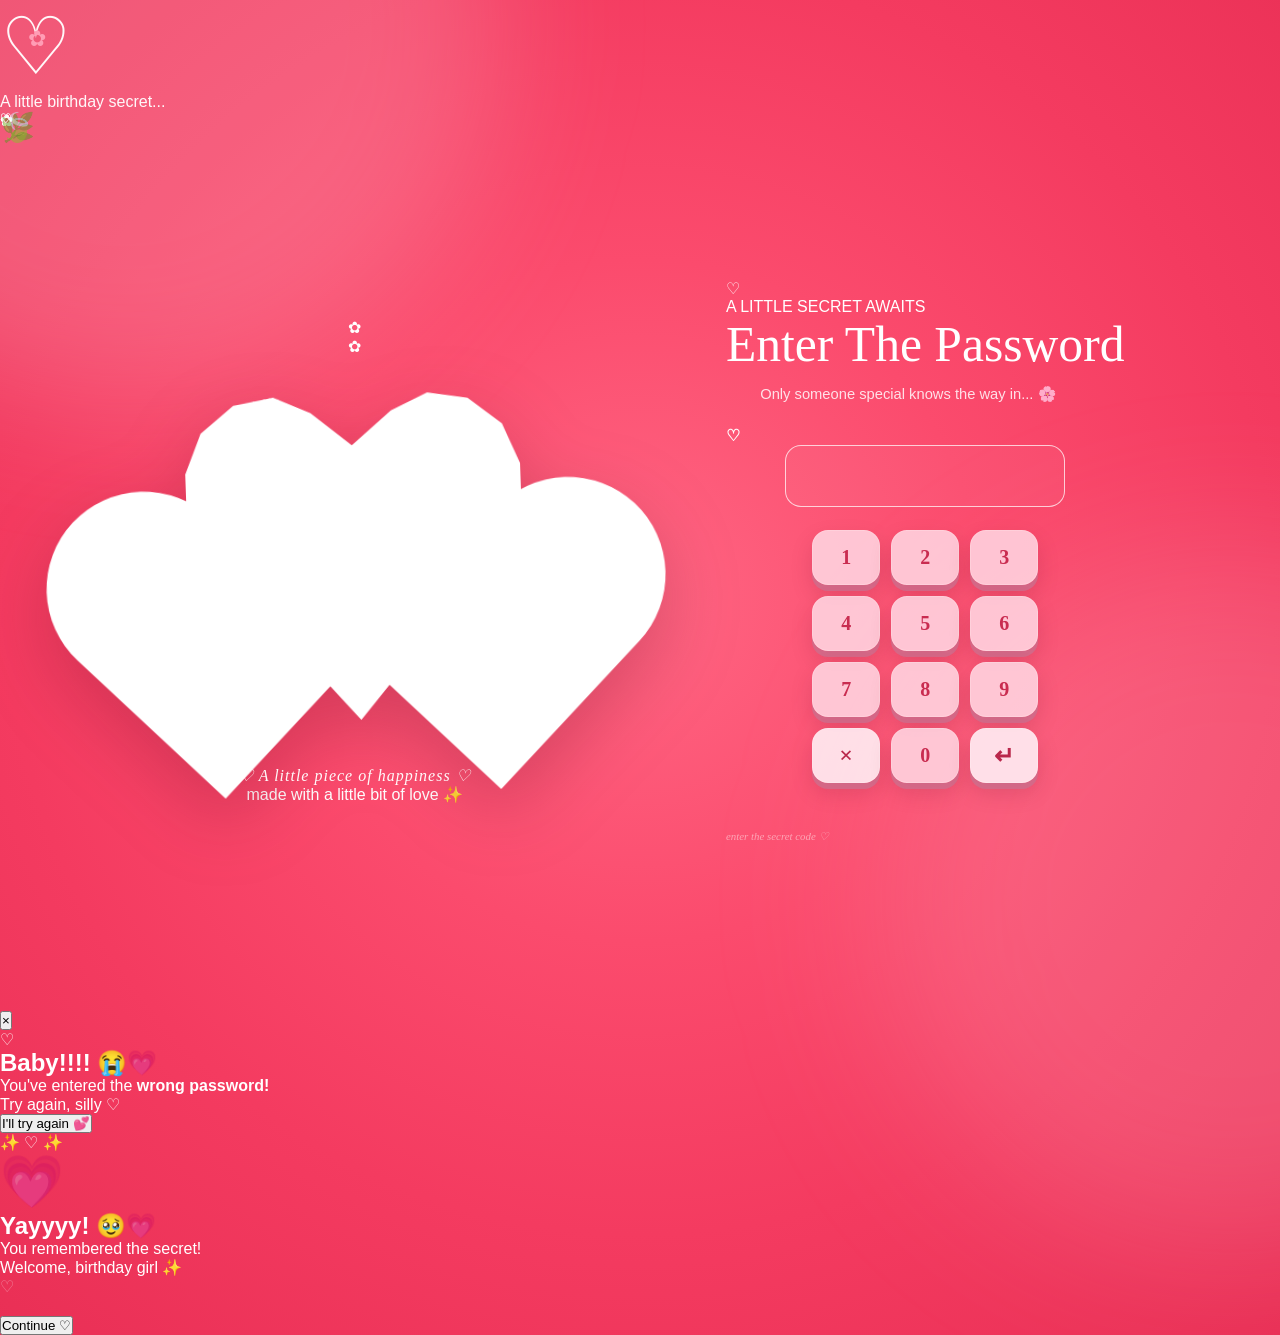
==== commit a8ea173a: "Update index.html" ====
--- a/index.html
+++ b/index.html
@@ -1,149 +1,71 @@
 <!DOCTYPE html>
 <html lang="en">
-
 <head>
-
     <meta charset="UTF-8">
-
-    <meta
-        name="viewport"
-        content="width=device-width, initial-scale=1.0"
-    >
-
+    <meta name="viewport" content="width=device-width, initial-scale=1.0">
     <title>A Little Birthday Secret 💗</title>
-
-    <link
-        rel="stylesheet"
-        href="style.css"
-    >
-
+    <link rel="stylesheet" href="style.css">
 </head>
 
-
 <body>
 
-    <!-- =====================================================
-         INTRO SCREEN
-    ====================================================== -->
-
-    <div
-        id="intro-screen"
-        class="intro-screen"
-    >
-
-        <div class="intro-heart">
-            ♡
-        </div>
-
-        <p>
-            A little birthday secret...
-        </p>
-
-    </div>
-
-
-    <!-- =====================================================
-         FLOATING BACKGROUND
-    ====================================================== -->
-
-    <div class="background-decor">
-
-        <!-- Flowers -->
-
-        <span class="flower flower-1">✿</span>
-        <span class="flower flower-2">✿</span>
-        <span class="flower flower-3">✿</span>
-        <span class="flower flower-4">✿</span>
-        <span class="flower flower-5">✿</span>
-        <span class="flower flower-6">✿</span>
-        <span class="flower flower-7">✿</span>
-        <span class="flower flower-8">✿</span>
-
-
-        <!-- Leaves -->
-
-        <span class="leaf leaf-1">🌿</span>
-        <span class="leaf leaf-2">🍃</span>
-        <span class="leaf leaf-3">🌿</span>
-        <span class="leaf leaf-4">🍃</span>
-        <span class="leaf leaf-5">🌿</span>
-
-
-        <!-- Floating petals -->
-
-        <span class="petal petal-1">♡</span>
-        <span class="petal petal-2">♡</span>
-        <span class="petal petal-3">♡</span>
-        <span class="petal petal-4">♡</span>
-        <span class="petal petal-5">♡</span>
-        <span class="petal petal-6">♡</span>
-        <span class="petal petal-7">♡</span>
-        <span class="petal petal-8">♡</span>
-
-    </div>
-
-
-    <!-- =====================================================
-         MAIN PAGE
-    ====================================================== -->
-
-    <main
-        class="page"
-        id="main-page"
-    >
-
-
-        <!-- =================================================
-             LEFT SIDE
-        ================================================== -->
-
-        <section
-            class="photo-section parallax-left"
-        >
-
-            <div class="photo-glow"></div>
-
-            <div class="pink-layer"></div>
-
-            <div class="white-layer"></div>
-
-
-            <!-- Decorative flowers -->
-
-            <div class="decor-flower flower-left">
-                ✿
-            </div>
-
-            <div class="decor-flower flower-right">
-                ✿
-            </div>
-
-
-            <!-- Small leaf decoration -->
-
-            <div class="photo-leaf leaf-a">
-                🌿
-            </div>
-
-            <div class="photo-leaf leaf-b">
-                🍃
-            </div>
-
-
-            <!-- HEART -->
+    <!-- INTRO -->
+    <div id="intro" class="intro">
+        <div class="intro-heart">♡</div>
+        <p>A little birthday secret...</p>
+    </div>
+
+
+    <!-- BACKGROUND DECORATIONS -->
+    <div class="decorations">
+        <span class="flower f1">✿</span>
+        <span class="flower f2">✿</span>
+        <span class="flower f3">✿</span>
+        <span class="flower f4">✿</span>
+        <span class="flower f5">✿</span>
+
+        <span class="leaf l1">🌿</span>
+        <span class="leaf l2">🍃</span>
+        <span class="leaf l3">🌿</span>
+        <span class="leaf l4">🍃</span>
+
+        <span class="petal p1">♡</span>
+        <span class="petal p2">♡</span>
+        <span class="petal p3">♡</span>
+        <span class="petal p4">♡</span>
+        <span class="petal p5">♡</span>
+        <span class="petal p6">♡</span>
+    </div>
+
+
+    <!-- MAIN PAGE -->
+    <main class="page">
+
+        <!-- LEFT SIDE -->
+        <section class="photo-section">
+
+            <div class="glow"></div>
+
+            <div class="pink-card"></div>
+            <div class="white-card"></div>
+
+            <div class="heart-decoration left-flower">✿</div>
+            <div class="heart-decoration right-flower">✿</div>
 
             <div class="heart-frame">
 
                 <div class="heart-photo">
 
-                    <!-- =================================================
-                         YOUR PHOTO GOES HERE
-                         
-                         LATER replace this URL with your own image.
-
-                         Example:
-                         src="media/myphoto.jpg"
-                    ================================================== -->
+                    <!--
+                    =================================================
+                    YOUR PHOTO
+
+                    Later replace the URL below with your own photo.
+
+                    Example:
+                    src="media/myphoto.jpg"
+                    =================================================
+                    -->
 
                     <img
                         src="https://images.unsplash.com/photo-1494790108377-be9c29b29330?auto=format&fit=crop&w=800&q=80"
@@ -154,201 +76,77 @@
 
             </div>
 
-
-            <!-- Caption -->
-
-            <div class="photo-caption">
-
-                <span>♡</span>
-
-                A little piece of happiness
-
-                <span>♡</span>
-
-            </div>
-
-
-            <div class="tiny-caption">
-
+            <p class="photo-caption">
+                ♡ A little piece of happiness ♡
+            </p>
+
+            <p class="photo-small-text">
                 made with a little bit of love ✨
-
-            </div>
+            </p>
 
         </section>
 
 
-
-        <!-- =================================================
-             RIGHT SIDE
-        ================================================== -->
-
-        <section
-            class="password-section parallax-right"
-        >
-
-            <div class="glass-card">
-
-
-                <!-- Top heart -->
-
-                <div class="password-decoration">
-                    ♡
-                </div>
-
-
-                <!-- Small heading -->
-
-                <p class="small-heading">
+        <!-- RIGHT SIDE -->
+        <section class="password-section">
+
+            <div class="glass-box">
+
+                <div class="top-heart">♡</div>
+
+                <p class="small-title">
                     A LITTLE SECRET AWAITS
                 </p>
-
-
-                <!-- Main heading -->
 
                 <h1>
                     Enter The Password
                 </h1>
-
-
-                <!-- Subtitle -->
 
                 <p class="subtitle">
                     Only someone special knows
                     the way in... 🌸
                 </p>
 
-
-                <!-- Decorative line -->
-
-                <div class="heading-line">
-
+                <div class="little-line">
                     <span></span>
-
                     <b>♡</b>
-
                     <span></span>
-
                 </div>
 
 
                 <!-- PASSWORD DISPLAY -->
-
                 <div
-                    id="password-display"
+                    id="passwordDisplay"
                     class="password-display"
                 ></div>
 
 
                 <!-- KEYPAD -->
-
                 <div class="keypad">
 
-
-                    <button
-                        class="key"
-                        onclick="pressKey('1')"
-                    >
-                        1
-                    </button>
-
-
-                    <button
-                        class="key"
-                        onclick="pressKey('2')"
-                    >
-                        2
-                    </button>
-
-
-                    <button
-                        class="key"
-                        onclick="pressKey('3')"
-                    >
-                        3
-                    </button>
-
-
-                    <button
-                        class="key"
-                        onclick="pressKey('4')"
-                    >
-                        4
-                    </button>
-
-
-                    <button
-                        class="key"
-                        onclick="pressKey('5')"
-                    >
-                        5
-                    </button>
-
-
-                    <button
-                        class="key"
-                        onclick="pressKey('6')"
-                    >
-                        6
-                    </button>
-
-
-                    <button
-                        class="key"
-                        onclick="pressKey('7')"
-                    >
-                        7
-                    </button>
-
-
-                    <button
-                        class="key"
-                        onclick="pressKey('8')"
-                    >
-                        8
-                    </button>
-
-
-                    <button
-                        class="key"
-                        onclick="pressKey('9')"
-                    >
-                        9
-                    </button>
-
-
-                    <button
-                        class="key special"
-                        onclick="deleteKey()"
-                    >
-                        ×
-                    </button>
-
-
-                    <button
-                        class="key"
-                        onclick="pressKey('0')"
-                    >
-                        0
-                    </button>
-
-
-                    <button
-                        class="key special enter-key"
-                        onclick="checkPassword()"
-                    >
-                        ↵
-                    </button>
+                    <button class="key" onclick="pressKey('1')">1</button>
+                    <button class="key" onclick="pressKey('2')">2</button>
+                    <button class="key" onclick="pressKey('3')">3</button>
+
+                    <button class="key" onclick="pressKey('4')">4</button>
+                    <button class="key" onclick="pressKey('5')">5</button>
+                    <button class="key" onclick="pressKey('6')">6</button>
+
+                    <button class="key" onclick="pressKey('7')">7</button>
+                    <button class="key" onclick="pressKey('8')">8</button>
+                    <button class="key" onclick="pressKey('9')">9</button>
+
+                    <button class="key special" onclick="deleteKey()">×</button>
+                    <button class="key" onclick="pressKey('0')">0</button>
+                    <button class="key special" onclick="checkPassword()">↵</button>
 
                 </div>
 
 
-                <!-- Message -->
-
                 <p
-                    id="password-message"
+                    id="passwordMessage"
                     class="password-message"
                 ></p>
-
 
                 <p class="hint">
                     enter the secret code ♡
@@ -361,63 +159,45 @@
     </main>
 
 
-
-    <!-- =====================================================
-         WRONG PASSWORD POPUP
-    ====================================================== -->
-
+    <!-- WRONG PASSWORD POPUP -->
     <div
-        id="wrong-popup"
-        class="popup-overlay"
+        id="wrongPopup"
+        class="popup"
     >
 
-        <div class="popup-card wrong-card">
+        <div class="popup-box">
 
             <button
-                class="popup-close"
-                onclick="closePopup('wrong-popup')"
+                class="close-button"
+                onclick="closeWrongPopup()"
             >
                 ×
             </button>
 
-
-            <div class="doodle">
-
+            <div class="popup-doodle">
                 ♡
-
-                <span class="doodle-face">
-                    :(
-                </span>
-
-                ♡
-
-            </div>
-
+            </div>
 
             <div class="popup-flower">
                 ✿
             </div>
-
 
             <h2>
                 Baby!!!! 😭💗
             </h2>
 
-
             <p>
                 You've entered the
                 <strong>wrong password!</strong>
             </p>
 
-
-            <span class="popup-subtext">
+            <p class="popup-small">
                 Try again, silly ♡
-            </span>
-
+            </p>
 
             <button
-                class="popup-button"
-                onclick="closePopup('wrong-popup')"
+                class="popup-action"
+                onclick="closeWrongPopup()"
             >
                 I'll try again 💕
             </button>
@@ -427,51 +207,41 @@
     </div>
 
 
-
-    <!-- =====================================================
-         CORRECT PASSWORD POPUP
-    ====================================================== -->
-
+    <!-- CORRECT PASSWORD POPUP -->
     <div
-        id="success-popup"
-        class="popup-overlay"
+        id="successPopup"
+        class="popup"
     >
 
-        <div class="popup-card success-card">
-
-            <div class="success-sparkles">
+        <div class="popup-box success-box">
+
+            <div class="sparkles">
                 ✨ ♡ ✨
             </div>
-
 
             <div class="success-heart">
                 💗
             </div>
-
 
             <h2>
                 Yayyyy! 🥹💗
             </h2>
 
-
             <p>
                 You remembered the secret!
             </p>
 
-
-            <span class="popup-subtext">
+            <p class="popup-small">
                 Welcome, birthday girl ✨
-            </span>
-
+            </p>
 
             <div class="popup-divider">
                 ♡
             </div>
 
-
             <button
-                class="popup-button"
-                onclick="closePopup('success-popup')"
+                class="popup-action"
+                onclick="closeSuccessPopup()"
             >
                 Continue ♡
             </button>
@@ -481,9 +251,7 @@
     </div>
 
 
-
     <script src="script.js"></script>
 
 </body>
-
 </html>
--- a/style.css
+++ b/style.css
@@ -8,13 +8,16 @@
     box-sizing: border-box;
 }
 
+
 html,
 body {
     width: 100%;
     min-height: 100%;
 }
 
+
 body {
+
     min-height: 100vh;
 
     overflow: hidden;
@@ -24,100 +27,235 @@
         Arial,
         sans-serif;
 
+    color: white;
+
     /*
     ========================================================
-    WATERMELON RED BACKGROUND
+    WATERMELON RED
     ========================================================
     */
+
+    background:
+        radial-gradient(
+            circle at 50% 45%,
+            #ff6683 0%,
+            #fb4b6d 35%,
+            #f43b60 65%,
+            #e92f55 100%
+        );
+}
+
+
+/* =========================================================
+   PREMIUM BACKGROUND LIGHT
+========================================================= */
+
+body::before {
+
+    content: "";
+
+    position: fixed;
+
+    width: 750px;
+    height: 750px;
+
+    top: -350px;
+    left: -250px;
+
+    border-radius: 50%;
+
+    background:
+        rgba(255, 220, 228, 0.22);
+
+    filter: blur(70px);
+
+    pointer-events: none;
+
+    z-index: 0;
+}
+
+
+body::after {
+
+    content: "";
+
+    position: fixed;
+
+    width: 700px;
+    height: 700px;
+
+    right: -300px;
+    bottom: -350px;
+
+    border-radius: 50%;
+
+    background:
+        rgba(255, 210, 220, 0.18);
+
+    filter: blur(80px);
+
+    pointer-events: none;
+
+    z-index: 0;
+}
+
+
+/* =========================================================
+   INTRO SCREEN
+========================================================= */
+
+.intro-screen {
+
+    position: fixed;
+
+    inset: 0;
+
+    z-index: 9999;
 
     background:
         linear-gradient(
             135deg,
-            #ff4f70 0%,
-            #f83f62 45%,
-            #ef3157 100%
-        );
+            #f43b60,
+            #ff5877
+        );
+
+    display: flex;
+
+    flex-direction: column;
+
+    justify-content: center;
+
+    align-items: center;
+
+    animation:
+        introExit
+        1.2s
+        ease
+        2.1s
+        forwards;
+}
+
+
+.intro-heart {
+
+    font-family: Georgia, serif;
+
+    font-size: 5rem;
 
     color: white;
-}
-
-
-/* =========================================================
-   SOFT WATERMELON BACKGROUND GLOW
-========================================================= */
-
-body::before {
-    content: "";
+
+    animation:
+        introHeart
+        1.5s
+        ease-in-out
+        infinite;
+}
+
+
+.intro-screen p {
+
+    margin-top: 10px;
+
+    font-family:
+        Georgia,
+        serif;
+
+    font-style: italic;
+
+    font-size: 1.1rem;
+
+    letter-spacing: 2px;
+
+    opacity: 0;
+
+    animation:
+        introText
+        1s
+        ease
+        0.4s
+        forwards;
+}
+
+
+@keyframes introHeart {
+
+    0%,
+    100% {
+        transform: scale(1);
+    }
+
+    50% {
+        transform: scale(1.18);
+    }
+}
+
+
+@keyframes introText {
+
+    from {
+        opacity: 0;
+        transform: translateY(10px);
+    }
+
+    to {
+        opacity: 1;
+        transform: translateY(0);
+    }
+}
+
+
+@keyframes introExit {
+
+    0% {
+        opacity: 1;
+        visibility: visible;
+    }
+
+    70% {
+        opacity: 1;
+    }
+
+    100% {
+        opacity: 0;
+        visibility: hidden;
+        pointer-events: none;
+    }
+}
+
+
+/* =========================================================
+   BACKGROUND DECORATIONS
+========================================================= */
+
+.background-decor {
 
     position: fixed;
 
-    width: 650px;
-    height: 650px;
-
-    top: -250px;
-    left: -180px;
-
-    border-radius: 50%;
-
-    background:
-        rgba(255, 190, 205, 0.25);
-
-    filter: blur(40px);
+    inset: 0;
+
+    overflow: hidden;
 
     pointer-events: none;
-}
-
-
-body::after {
-    content: "";
-
-    position: fixed;
-
-    width: 600px;
-    height: 600px;
-
-    right: -200px;
-    bottom: -250px;
-
-    border-radius: 50%;
-
-    background:
-        rgba(255, 220, 225, 0.20);
-
-    filter: blur(50px);
-
-    pointer-events: none;
-}
-
-
-/* =========================================================
-   BACKGROUND FLOWERS
-========================================================= */
-
-.background-decor {
-    position: fixed;
-
-    inset: 0;
-
-    overflow: hidden;
-
-    pointer-events: none;
-
-    z-index: 0;
-}
-
+
+    z-index: 1;
+}
+
+
+/* =========================================================
+   FLOWERS
+========================================================= */
 
 .flower {
+
     position: absolute;
 
-    color: rgba(255, 255, 255, 0.68);
+    color:
+        rgba(255, 255, 255, 0.62);
 
     font-family: Georgia, serif;
 
-    font-size: 22px;
-
     animation:
-        gentleFloat
+        flowerFloat
         6s
         ease-in-out
         infinite;
@@ -126,58 +264,86 @@
 
 .flower-1 {
     top: 8%;
-    left: 8%;
+    left: 7%;
     font-size: 20px;
 }
 
 .flower-2 {
-    top: 18%;
-    right: 10%;
-    font-size: 15px;
+    top: 17%;
+    right: 11%;
+    font-size: 16px;
     animation-delay: 1s;
 }
 
 .flower-3 {
-    top: 65%;
-    left: 6%;
-    font-size: 17px;
+    top: 62%;
+    left: 5%;
+    font-size: 18px;
     animation-delay: 2s;
 }
 
 .flower-4 {
-    bottom: 12%;
-    right: 9%;
-    font-size: 23px;
+    bottom: 11%;
+    right: 8%;
+    font-size: 25px;
     animation-delay: 1.5s;
 }
 
 .flower-5 {
-    top: 42%;
+    top: 43%;
     right: 4%;
     font-size: 13px;
     animation-delay: 3s;
 }
 
 .flower-6 {
-    bottom: 7%;
-    left: 38%;
-    font-size: 15px;
+    bottom: 8%;
+    left: 40%;
+    font-size: 16px;
     animation-delay: 2.5s;
 }
 
+.flower-7 {
+    top: 27%;
+    left: 32%;
+    font-size: 12px;
+    animation-delay: 1.8s;
+}
+
+.flower-8 {
+    bottom: 30%;
+    right: 34%;
+    font-size: 14px;
+    animation-delay: 3.5s;
+}
+
+
+@keyframes flowerFloat {
+
+    0%,
+    100% {
+        transform:
+            translateY(0)
+            rotate(-5deg);
+    }
+
+    50% {
+        transform:
+            translateY(-10px)
+            rotate(5deg);
+    }
+}
+
 
 /* =========================================================
    LEAVES
 ========================================================= */
 
 .leaf {
+
     position: absolute;
 
-    opacity: 0.38;
-
-    filter:
-        saturate(0.8)
-        brightness(1.1);
+    opacity: 0.30;
 
     font-size: 28px;
 
@@ -198,47 +364,149 @@
 .leaf-2 {
     bottom: 8%;
     left: 12%;
-    transform: rotate(25deg);
     animation-delay: 2s;
 }
 
 .leaf-3 {
     top: 48%;
     left: 2%;
-    transform: rotate(-30deg);
     animation-delay: 1s;
 }
 
 .leaf-4 {
     bottom: 5%;
     right: 28%;
-    transform: rotate(20deg);
     animation-delay: 3s;
 }
 
-
-@keyframes gentleFloat {
+.leaf-5 {
+    top: 20%;
+    left: 47%;
+    opacity: 0.18;
+    animation-delay: 4s;
+}
+
+
+@keyframes leafFloat {
 
     0%,
     100% {
-        transform: translateY(0);
+        transform:
+            translateY(0)
+            rotate(-10deg);
     }
 
     50% {
-        transform: translateY(-8px);
-    }
-}
-
-
-@keyframes leafFloat {
-
-    0%,
+        transform:
+            translateY(-12px)
+            rotate(10deg);
+    }
+}
+
+
+/* =========================================================
+   FLOATING HEART PETALS
+========================================================= */
+
+.petal {
+
+    position: absolute;
+
+    color:
+        rgba(255, 235, 240, 0.55);
+
+    font-size: 13px;
+
+    animation:
+        petalFall
+        12s
+        linear
+        infinite;
+}
+
+
+.petal-1 {
+    left: 10%;
+    top: -5%;
+    animation-delay: 1s;
+}
+
+.petal-2 {
+    left: 24%;
+    top: -10%;
+    animation-delay: 5s;
+}
+
+.petal-3 {
+    left: 43%;
+    top: -5%;
+    animation-delay: 8s;
+}
+
+.petal-4 {
+    left: 58%;
+    top: -10%;
+    animation-delay: 3s;
+}
+
+.petal-5 {
+    left: 73%;
+    top: -8%;
+    animation-delay: 6s;
+}
+
+.petal-6 {
+    left: 84%;
+    top: -5%;
+    animation-delay: 2s;
+}
+
+.petal-7 {
+    left: 91%;
+    top: -12%;
+    animation-delay: 9s;
+}
+
+.petal-8 {
+    left: 35%;
+    top: -15%;
+    animation-delay: 11s;
+}
+
+
+@keyframes petalFall {
+
+    0% {
+        transform:
+            translateY(-10vh)
+            translateX(0)
+            rotate(0deg);
+
+        opacity: 0;
+    }
+
+    10% {
+        opacity: 0.7;
+    }
+
+    50% {
+        transform:
+            translateY(50vh)
+            translateX(35px)
+            rotate(180deg);
+    }
+
+    90% {
+        opacity: 0.4;
+    }
+
     100% {
-        transform: translateY(0) rotate(-10deg);
-    }
-
-    50% {
-        transform: translateY(-10px) rotate(10deg);
+        transform:
+            translateY(110vh)
+            translateX(-30px)
+            rotate(360deg);
+
+        opacity: 0;
     }
 }
 
@@ -248,16 +516,20 @@
 ========================================================= */
 
 .page {
+
     position: relative;
 
     z-index: 5;
 
     width: 100%;
+
     min-height: 100vh;
 
     display: grid;
 
-    grid-template-columns: 1fr 1fr;
+    grid-template-columns:
+        1fr
+        1fr;
 
     align-items: center;
 
@@ -266,6 +538,29 @@
     padding:
         40px
         7%;
+
+    opacity: 0;
+
+    animation:
+        pageReveal
+        1.4s
+        ease
+        2.1s
+        forwards;
+}
+
+
+@keyframes pageReveal {
+
+    from {
+        opacity: 0;
+        transform: scale(0.98);
+    }
+
+    to {
+        opacity: 1;
+        transform: scale(1);
+    }
 }
 
 
@@ -274,6 +569,7 @@
 ========================================================= */
 
 .photo-section {
+
     position: relative;
 
     min-height: 650px;
@@ -285,44 +581,90 @@
     align-items: center;
 
     justify-content: center;
-}
-
-
-/* =========================================================
-   CANVA DECORATIVE LAYERS
+
+    transition:
+        transform 0.25s ease-out;
+}
+
+
+/* =========================================================
+   PHOTO GLOW
+========================================================= */
+
+.photo-glow {
+
+    position: absolute;
+
+    width: 400px;
+    height: 400px;
+
+    border-radius: 50%;
+
+    background:
+        rgba(255, 215, 225, 0.18);
+
+    filter: blur(55px);
+
+    animation:
+        glowPulse
+        4s
+        ease-in-out
+        infinite;
+}
+
+
+@keyframes glowPulse {
+
+    0%,
+    100% {
+        transform: scale(0.95);
+        opacity: 0.7;
+    }
+
+    50% {
+        transform: scale(1.08);
+        opacity: 1;
+    }
+}
+
+
+/* =========================================================
+   DECORATIVE LAYERS
 ========================================================= */
 
 .pink-layer {
+
     position: absolute;
 
     width: 410px;
     height: 410px;
 
     background:
-        rgba(255, 205, 215, 0.24);
+        rgba(255, 205, 215, 0.22);
 
     transform:
         rotate(-8deg);
 
-    border-radius: 28px;
+    border-radius: 30px;
 
     filter: blur(1px);
 }
 
 
 .white-layer {
+
     position: absolute;
 
     width: 390px;
     height: 390px;
 
     background:
-        rgba(255, 255, 255, 0.16);
+        rgba(255, 255, 255, 0.14);
 
     transform:
         rotate(6deg);
 
-    border-radius: 25px;
+    border-radius: 28px;
 }
 
 
@@ -331,6 +673,7 @@
 ========================================================= */
 
 .heart-frame {
+
     position: relative;
 
     width: 390px;
@@ -341,15 +684,43 @@
     filter:
         drop-shadow(
             0 25px 35px
-            rgba(120, 15, 40, 0.30)
+            rgba(120, 15, 40, 0.28)
         );
 
     z-index: 3;
-}
-
+
+    animation:
+        heartFloat
+        5s
+        ease-in-out
+        infinite;
+}
+
+
+@keyframes heartFloat {
+
+    0%,
+    100% {
+        transform:
+            rotate(-2deg)
+            translateY(0);
+    }
+
+    50% {
+        transform:
+            rotate(-2deg)
+            translateY(-9px);
+    }
+}
+
+
+/* =========================================================
+   HEART SHAPE
+========================================================= */
 
 .heart-frame::before,
 .heart-frame::after {
+
     content: "";
 
     position: absolute;
@@ -362,11 +733,15 @@
     background: white;
 
     border-radius:
-        195px 195px 0 0;
+        195px
+        195px
+        0
+        0;
 }
 
 
 .heart-frame::before {
+
     left: 195px;
 
     transform:
@@ -378,6 +753,7 @@
 
 
 .heart-frame::after {
+
     left: 0;
 
     transform:
@@ -389,10 +765,11 @@
 
 
 /* =========================================================
-   PHOTO INSIDE HEART
+   HEART PHOTO
 ========================================================= */
 
 .heart-photo {
+
     position: absolute;
 
     z-index: 5;
@@ -427,7 +804,12 @@
 }
 
 
+/* =========================================================
+   PHOTO
+========================================================= */
+
 .heart-photo img {
+
     width: 100%;
     height: 100%;
 
@@ -436,30 +818,37 @@
     display: block;
 
     transition:
-        transform 0.6s ease;
+        transform 0.8s ease,
+        filter 0.8s ease;
 }
 
 
 .heart-photo:hover img {
-    transform: scale(1.06);
-}
-
-
-/* =========================================================
-   DECORATIVE FLOWERS
+
+    transform: scale(1.08);
+
+    filter:
+        brightness(1.05)
+        saturate(1.05);
+}
+
+
+/* =========================================================
+   PHOTO DECORATIONS
 ========================================================= */
 
 .decor-flower {
+
     position: absolute;
 
     z-index: 10;
 
     color: white;
 
-    font-size: 34px;
+    font-size: 35px;
 
     text-shadow:
-        0 4px 10px
+        0 4px 12px
         rgba(120, 10, 40, 0.25);
 
     animation:
@@ -471,20 +860,18 @@
 
 
 .flower-left {
+
     left: 8%;
 
     top: 25%;
-
-    transform: rotate(-15deg);
 }
 
 
 .flower-right {
+
     right: 7%;
 
     bottom: 24%;
-
-    transform: rotate(20deg);
 
     animation-delay: 1s;
 }
@@ -494,82 +881,194 @@
 
     0%,
     100% {
-        transform: scale(1) rotate(-5deg);
+        transform:
+            scale(1)
+            rotate(-5deg);
     }
 
     50% {
-        transform: scale(1.12) rotate(5deg);
-    }
-}
-
-
-/* =========================================================
-   PHOTO CAPTION
+        transform:
+            scale(1.12)
+            rotate(5deg);
+    }
+}
+
+
+.photo-leaf {
+
+    position: absolute;
+
+    z-index: 12;
+
+    font-size: 28px;
+
+    opacity: 0.65;
+
+    animation:
+        leafFloat
+        5s
+        ease-in-out
+        infinite;
+}
+
+
+.leaf-a {
+
+    left: 14%;
+
+    bottom: 26%;
+
+    transform: rotate(-25deg);
+}
+
+
+.leaf-b {
+
+    right: 13%;
+
+    top: 23%;
+
+    transform: rotate(25deg);
+
+    animation-delay: 1s;
+}
+
+
+/* =========================================================
+   CAPTION
 ========================================================= */
 
 .photo-caption {
+
     position: relative;
 
     z-index: 20;
 
     margin-top: 20px;
 
-    font-family: Georgia, serif;
+    font-family:
+        Georgia,
+        serif;
 
     font-style: italic;
 
     font-size: 1rem;
 
-    color: rgba(255, 255, 255, 0.95);
+    color:
+        rgba(255, 255, 255, 0.96);
 
     letter-spacing: 1px;
 }
 
 
 .photo-caption span {
-    margin: 0 8px;
-
-    color: #ffe5ed;
-}
-
-
-/* =========================================================
-   RIGHT PASSWORD SECTION
+
+    margin:
+        0 8px;
+
+    color:
+        #ffe6ed;
+}
+
+
+.tiny-caption {
+
+    margin-top: 7px;
+
+    font-family:
+        Georgia,
+        serif;
+
+    font-size: 0.72rem;
+
+    font-style: italic;
+
+    opacity: 0.65;
+
+    letter-spacing: 1px;
+}
+
+
+/* =========================================================
+   RIGHT SECTION
 ========================================================= */
 
 .password-section {
+
     position: relative;
 
     display: flex;
 
-    flex-direction: column;
-
     align-items: center;
 
     justify-content: center;
 
+    min-height: 650px;
+
+    transition:
+        transform 0.25s ease-out;
+}
+
+
+/* =========================================================
+   GLASS CARD
+========================================================= */
+
+.glass-card {
+
+    width: min(
+        430px,
+        90%
+    );
+
+    padding:
+        45px
+        35px;
+
     text-align: center;
 
-    min-height: 650px;
-
-    padding: 30px;
-}
-
-
-/* =========================================================
-   PASSWORD HEADING
+    border-radius: 30px;
+
+    background:
+        rgba(255, 255, 255, 0.075);
+
+    border:
+        1px solid
+        rgba(255, 255, 255, 0.22);
+
+    box-shadow:
+
+        0 30px 70px
+        rgba(100, 5, 30, 0.18),
+
+        inset
+        0 1px 0
+        rgba(255, 255, 255, 0.22);
+
+    backdrop-filter:
+        blur(18px);
+
+    -webkit-backdrop-filter:
+        blur(18px);
+}
+
+
+/* =========================================================
+   HEART
 ========================================================= */
 
 .password-decoration {
-    font-size: 2rem;
-
-    color: #ffe3eb;
-
-    margin-bottom: 10px;
+
+    font-size: 2.2rem;
+
+    color:
+        #ffe6ed;
+
+    margin-bottom: 8px;
 
     animation:
         heartbeat
-        2s
+        2.5s
         ease-in-out
         infinite;
 }
@@ -582,33 +1081,56 @@
         transform: scale(1);
     }
 
-    50% {
-        transform: scale(1.15);
-    }
-}
-
+    15% {
+        transform: scale(1.08);
+    }
+
+    30% {
+        transform: scale(1);
+    }
+
+    45% {
+        transform: scale(1.08);
+    }
+
+    60% {
+        transform: scale(1);
+    }
+}
+
+
+/* =========================================================
+   HEADINGS
+========================================================= */
 
 .small-heading {
-    font-size: 0.72rem;
+
+    font-size: 0.68rem;
 
     letter-spacing: 4px;
 
     font-weight: bold;
 
-    color: #ffe5ec;
+    color:
+        #ffe5ec;
 
     margin-bottom: 12px;
 }
 
 
 .password-section h1 {
+
     font-family:
         Georgia,
         "Times New Roman",
         serif;
 
     font-size:
-        clamp(2rem, 4vw, 3.4rem);
+        clamp(
+            2rem,
+            4vw,
+            3.1rem
+        );
 
     font-weight: normal;
 
@@ -619,13 +1141,69 @@
 
 
 .subtitle {
-    color: rgba(255, 245, 248, 0.90);
-
-    font-size: 0.95rem;
-
-    margin-bottom: 25px;
-
-    max-width: 350px;
+
+    color:
+        rgba(
+            255,
+            245,
+            248,
+            0.88
+        );
+
+    font-size: 0.92rem;
+
+    line-height: 1.6;
+
+    max-width: 330px;
+
+    margin:
+        0 auto
+        20px;
+}
+
+
+/* =========================================================
+   DECORATIVE LINE
+========================================================= */
+
+.heading-line {
+
+    display: flex;
+
+    align-items: center;
+
+    justify-content: center;
+
+    gap: 10px;
+
+    margin-bottom: 20px;
+}
+
+
+.heading-line span {
+
+    width: 45px;
+
+    height: 1px;
+
+    background:
+        rgba(
+            255,
+            255,
+            255,
+            0.35
+        );
+}
+
+
+.heading-line b {
+
+    font-size: 12px;
+
+    font-weight: normal;
+
+    color:
+        #ffe1e9;
 }
 
 
@@ -634,20 +1212,33 @@
 ========================================================= */
 
 .password-display {
+
     width: 280px;
 
-    height: 65px;
+    height: 62px;
+
+    margin:
+        0 auto
+        23px;
 
     border:
-        2px solid
-        rgba(255, 255, 255, 0.98);
+        1px solid
+        rgba(
+            255,
+            255,
+            255,
+            0.72
+        );
+
+    border-radius: 16px;
 
     background:
-        transparent;
-
-    border-radius: 14px;
-
-    margin-bottom: 25px;
+        rgba(
+            255,
+            255,
+            255,
+            0.045
+        );
 
     display: flex;
 
@@ -655,26 +1246,42 @@
 
     justify-content: center;
 
-    gap: 12px;
+    gap: 13px;
 
     font-size: 1.5rem;
 
-    letter-spacing: 8px;
-
-    color: #ef3157;
+    letter-spacing: 5px;
+
+    color:
+        #d72d52;
 
     transition:
         background 0.3s ease,
-        box-shadow 0.3s ease;
+        box-shadow 0.3s ease,
+        border 0.3s ease;
 }
 
 
 .password-display.filled {
-    background: white;
+
+    background:
+        rgba(
+            255,
+            255,
+            255,
+            0.96
+        );
+
+    border-color: white;
 
     box-shadow:
-        0 10px 30px
-        rgba(255, 255, 255, 0.30);
+        0 10px 35px
+        rgba(
+            255,
+            255,
+            255,
+            0.18
+        );
 }
 
 
@@ -683,58 +1290,73 @@
 ========================================================= */
 
 .keypad {
+
     display: grid;
 
     grid-template-columns:
-        repeat(3, 72px);
-
-    gap: 12px;
+        repeat(
+            3,
+            68px
+        );
+
+    gap: 11px;
 
     justify-content: center;
 }
 
 
 .key {
-    width: 72px;
-    height: 58px;
-
-    border: none;
-
-    border-radius: 15px;
-
-    margin: 0;
-
-    padding: 0;
+
+    width: 68px;
+    height: 55px;
+
+    border: 1px solid
+        rgba(
+            255,
+            255,
+            255,
+            0.18
+        );
+
+    border-radius: 16px;
 
     background:
-        #ffd0de;
+        rgba(
+            255,
+            220,
+            230,
+            0.84
+        );
 
     color:
-        #d52f55;
+        #c92c50;
 
     font-family:
         Georgia,
-        "Times New Roman",
         serif;
 
-    font-size: 1.35rem;
+    font-size: 1.25rem;
 
     font-weight: bold;
 
-    text-decoration:
-        underline;
-
-    text-decoration-thickness:
-        1px;
-
     cursor: pointer;
 
     box-shadow:
-        0 7px 0
-        #ed9db5,
-
-        0 12px 20px
-        rgba(100, 10, 35, 0.20);
+        0 6px 0
+        rgba(
+            205,
+            110,
+            140,
+            0.8
+        ),
+
+        0 10px 22px
+        rgba(
+            100,
+            10,
+            35,
+            0.16
+        );
 
     transition:
         transform 0.12s ease,
@@ -744,46 +1366,508 @@
 
 
 .key:hover {
-    background: #ffe0e9;
+
+    background:
+        #ffe6ed;
+
+    transform:
+        translateY(-4px);
+
+    box-shadow:
+        0 9px 0
+        rgba(
+            205,
+            110,
+            140,
+            0.65
+        ),
+
+        0 14px 25px
+        rgba(
+            100,
+            10,
+            35,
+            0.18
+        );
+}
+
+
+.key:active {
+
+    transform:
+        translateY(5px)
+        scale(0.96);
+
+    box-shadow:
+        0 2px 0
+        rgba(
+            205,
+            110,
+            140,
+            0.7
+        );
+}
+
+
+.key.special {
+
+    background:
+        rgba(
+            255,
+            235,
+            241,
+            0.92
+        );
+
+    color:
+        #b9274b;
+
+    font-size: 1.5rem;
+}
+
+
+/* =========================================================
+   PASSWORD MESSAGE
+========================================================= */
+
+.password-message {
+
+    min-height: 24px;
+
+    margin-top: 18px;
+
+    font-size: 0.86rem;
+
+    font-weight: bold;
+
+    color:
+        #ffe7ee;
+
+    transition:
+        opacity 0.3s ease;
+}
+
+
+.hint {
+
+    margin-top: 5px;
+
+    font-family:
+        Georgia,
+        serif;
+
+    font-size: 0.68rem;
+
+    font-style: italic;
+
+    color:
+        rgba(
+            255,
+            255,
+            255,
+            0.48
+        );
+}
+
+
+/* =========================================================
+   POPUP OVERLAY
+========================================================= */
+
+.popup-overlay {
+
+    position: fixed;
+
+    inset: 0;
+
+    z-index: 1000;
+
+    display: flex;
+
+    align-items: center;
+
+    justify-content: center;
+
+    padding: 20px;
+
+    background:
+        rgba(
+            70,
+            5,
+            25,
+            0.42
+        );
+
+    backdrop-filter:
+        blur(7px);
+
+    -webkit-backdrop-filter:
+        blur(7px);
+
+    opacity: 0;
+
+    visibility: hidden;
+
+    transition:
+        opacity 0.3s ease,
+        visibility 0.3s ease;
+}
+
+
+.popup-overlay.show {
+
+    opacity: 1;
+
+    visibility: visible;
+}
+
+
+/* =========================================================
+   POPUP CARD
+========================================================= */
+
+.popup-card {
+
+    position: relative;
+
+    width: min(
+        390px,
+        92vw
+    );
+
+    padding:
+        38px
+        30px
+        30px;
+
+    text-align: center;
+
+    background:
+        rgba(
+            255,
+            255,
+            255,
+            0.97
+        );
+
+    border-radius: 28px;
+
+    color:
+        #b8294c;
+
+    box-shadow:
+        0 30px 80px
+        rgba(
+            70,
+            5,
+            25,
+            0.35
+        );
+
+    transform:
+        translateY(30px)
+        scale(0.9);
+
+    transition:
+        transform 0.45s
+        cubic-bezier(
+            .2,
+            .8,
+            .2,
+            1
+        );
+}
+
+
+.popup-overlay.show
+.popup-card {
+
+    transform:
+        translateY(0)
+        scale(1);
+}
+
+
+/* =========================================================
+   CLOSE BUTTON
+========================================================= */
+
+.popup-close {
+
+    position: absolute;
+
+    top: 12px;
+    right: 15px;
+
+    width: 30px;
+    height: 30px;
+
+    border: none;
+
+    background:
+        transparent;
+
+    color:
+        #d33a5c;
+
+    font-size: 1.5rem;
+
+    cursor: pointer;
+
+    border-radius: 50%;
+}
+
+
+.popup-close:hover {
+
+    background:
+        #ffe6ed;
+}
+
+
+/* =========================================================
+   WRONG POPUP
+========================================================= */
+
+.doodle {
+
+    font-family:
+        Georgia,
+        serif;
+
+    font-size: 2.8rem;
+
+    color:
+        #ef4164;
+
+    margin-bottom: 8px;
+
+    animation:
+        doodleBounce
+        1.5s
+        ease-in-out
+        infinite;
+}
+
+
+.doodle-face {
+
+    font-size: 1.4rem;
+
+    margin:
+        0 8px;
+
+    font-family:
+        "Trebuchet MS",
+        sans-serif;
+}
+
+
+.popup-flower {
+
+    position: absolute;
+
+    top: 25px;
+
+    left: 28px;
+
+    color:
+        #ff9db5;
+
+    font-size: 1.4rem;
+}
+
+
+@keyframes doodleBounce {
+
+    0%,
+    100% {
+        transform:
+            rotate(-3deg)
+            scale(1);
+    }
+
+    50% {
+        transform:
+            rotate(3deg)
+            scale(1.08);
+    }
+}
+
+
+/* =========================================================
+   POPUP TEXT
+========================================================= */
+
+.popup-card h2 {
+
+    font-family:
+        Georgia,
+        serif;
+
+    font-size: 2rem;
+
+    font-weight: normal;
+
+    margin-bottom: 10px;
+}
+
+
+.popup-card p {
+
+    font-size: 0.98rem;
+
+    line-height: 1.6;
+
+    color:
+        #8f4155;
+
+    margin-bottom: 7px;
+}
+
+
+.popup-subtext {
+
+    display: block;
+
+    font-family:
+        Georgia,
+        serif;
+
+    font-style: italic;
+
+    color:
+        #d15a77;
+
+    font-size: 0.9rem;
+
+    margin-bottom: 22px;
+}
+
+
+/* =========================================================
+   POPUP BUTTON
+========================================================= */
+
+.popup-button {
+
+    border: none;
+
+    padding:
+        12px
+        24px;
+
+    border-radius: 30px;
+
+    background:
+        linear-gradient(
+            135deg,
+            #ff6b88,
+            #ed3b61
+        );
+
+    color: white;
+
+    font-family:
+        "Trebuchet MS",
+        sans-serif;
+
+    font-size: 0.9rem;
+
+    cursor: pointer;
+
+    box-shadow:
+        0 8px 20px
+        rgba(
+            230,
+            50,
+            90,
+            0.25
+        );
+
+    transition:
+        transform 0.2s ease,
+        box-shadow 0.2s ease;
+}
+
+
+.popup-button:hover {
 
     transform:
         translateY(-3px);
-}
-
-
-.key:active {
-    transform:
-        translateY(5px);
 
     box-shadow:
-        0 2px 0
-        #ed9db5;
-}
-
-
-.key.special {
-    background: #ffe7ee;
-
-    color: #c92f52;
-
-    font-size: 1.6rem;
-}
-
-
-/* =========================================================
-   PASSWORD MESSAGE
-========================================================= */
-
-.password-message {
-    min-height: 25px;
-
-    margin-top: 20px;
-
-    font-size: 0.9rem;
-
-    font-weight: bold;
-
-    color: #ffe8ef;
+        0 12px 25px
+        rgba(
+            230,
+            50,
+            90,
+            0.35
+        );
+}
+
+
+/* =========================================================
+   SUCCESS POPUP
+========================================================= */
+
+.success-card {
+
+    background:
+        linear-gradient(
+            145deg,
+            #fff,
+            #fff5f8
+        );
+}
+
+
+.success-sparkles {
+
+    color:
+        #f06a87;
+
+    font-size: 1.2rem;
+
+    margin-bottom: 8px;
+}
+
+
+.success-heart {
+
+    font-size: 3.2rem;
+
+    animation:
+        successHeart
+        1.4s
+        ease-in-out
+        infinite;
+}
+
+
+@keyframes successHeart {
+
+    0%,
+    100% {
+        transform:
+            scale(1);
+    }
+
+    50% {
+        transform:
+            scale(1.15);
+    }
+}
+
+
+.popup-divider {
+
+    color:
+        #f18aa2;
+
+    margin-bottom: 20px;
+
+    font-size: 1rem;
 }
 
 
@@ -799,7 +1883,9 @@
 
 
     .page {
-        grid-template-columns: 1fr;
+
+        grid-template-columns:
+            1fr;
 
         gap: 0;
 
@@ -811,11 +1897,13 @@
 
     .photo-section,
     .password-section {
+
         min-height: auto;
     }
 
 
     .photo-section {
+
         padding-top: 40px;
 
         padding-bottom: 20px;
@@ -823,32 +1911,52 @@
 
 
     .password-section {
+
         padding-top: 20px;
 
         padding-bottom: 50px;
     }
 
 
+    .glass-card {
+
+        padding:
+            35px
+            25px;
+    }
+
+
     .heart-frame {
+
         width: 300px;
         height: 300px;
     }
 
 
     .pink-layer {
+
         width: 320px;
         height: 320px;
     }
 
 
     .white-layer {
+
         width: 310px;
         height: 310px;
     }
 
 
+    .photo-glow {
+
+        width: 320px;
+        height: 320px;
+    }
+
+
     .heart-frame::before,
     .heart-frame::after {
+
         width: 150px;
         height: 230px;
     }
@@ -860,6 +1968,7 @@
 
 
     .heart-photo {
+
         width: 255px;
         height: 255px;
 
@@ -869,39 +1978,80 @@
 }
 
 
+/* =========================================================
+   SMALL PHONES
+========================================================= */
+
 @media (max-width: 500px) {
 
     .page {
-        padding: 20px 10px;
+
+        padding:
+            20px
+            10px;
     }
 
 
     .heart-frame {
-        transform: scale(0.8);
-        margin: -30px 0;
+
+        transform:
+            scale(0.78);
+
+        margin:
+            -35px
+            0;
+    }
+
+
+    .glass-card {
+
+        width: 94%;
+
+        padding:
+            30px
+            18px;
+
+        border-radius: 24px;
     }
 
 
     .password-section h1 {
+
         font-size: 2rem;
     }
 
 
     .password-display {
-        width: 250px;
+
+        width: 245px;
     }
 
 
     .keypad {
+
         grid-template-columns:
-            repeat(3, 65px);
-
-        gap: 10px;
+            repeat(
+                3,
+                62px
+            );
+
+        gap: 9px;
     }
 
 
     .key {
-        width: 65px;
-        height: 54px;
-    }
-}
+
+        width: 62px;
+
+        height: 52px;
+    }
+
+
+    .popup-card {
+
+        padding:
+            35px
+            22px
+            25px;
+    }
+}
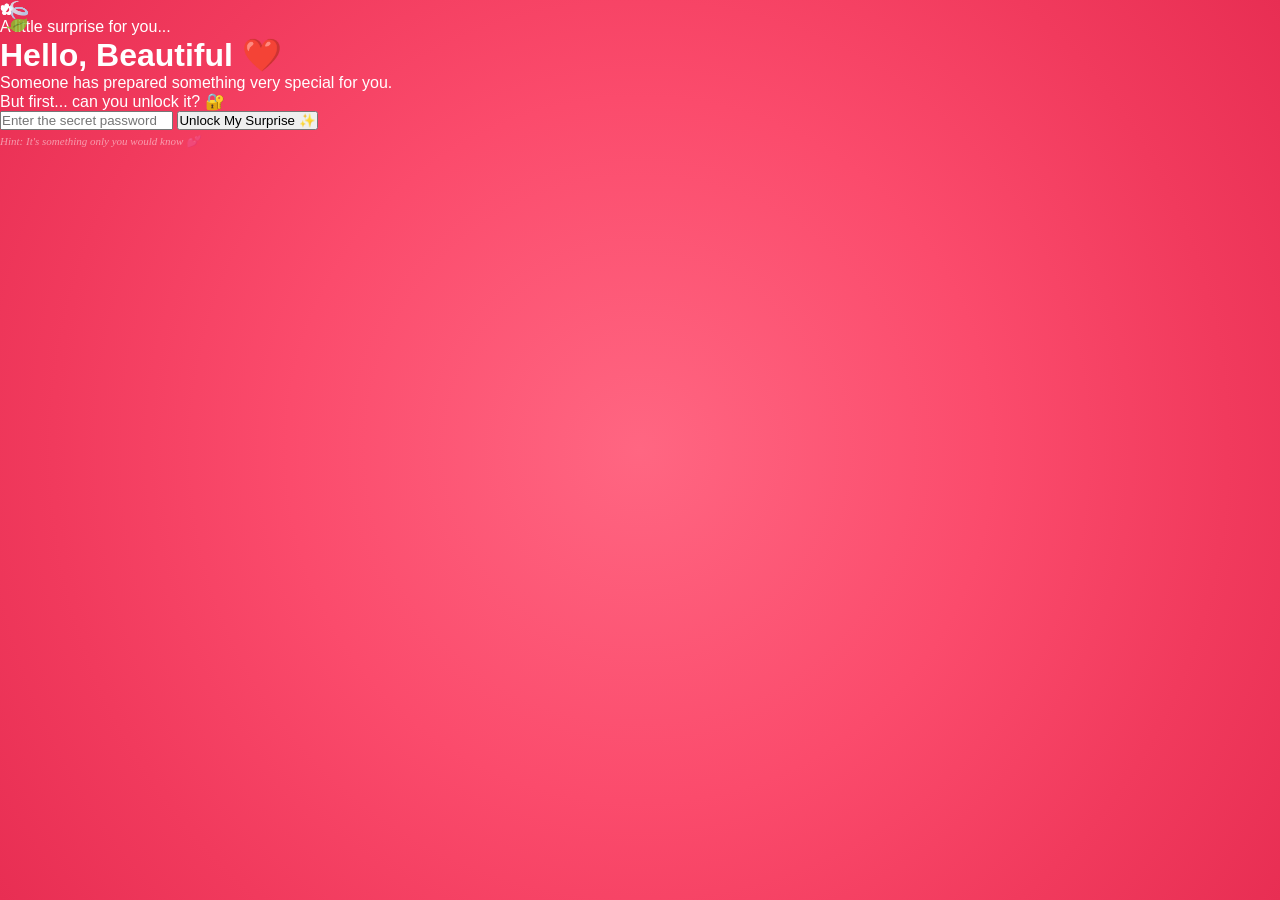
==== commit 791f1f43: "Update index.html" ====
--- a/index.html
+++ b/index.html
@@ -3,254 +3,105 @@
 <head>
     <meta charset="UTF-8">
     <meta name="viewport" content="width=device-width, initial-scale=1.0">
-    <title>A Little Birthday Secret 💗</title>
+    <title>A Little Surprise ❤️</title>
     <link rel="stylesheet" href="style.css">
 </head>
 
 <body>
 
-    <!-- INTRO -->
-    <div id="intro" class="intro">
-        <div class="intro-heart">♡</div>
-        <p>A little birthday secret...</p>
+    <div class="background">
+        <div class="flower flower-one">✿</div>
+        <div class="flower flower-two">✿</div>
+        <div class="flower flower-three">✿</div>
+        <div class="flower flower-four">✿</div>
+
+        <div class="leaf leaf-one">🍃</div>
+        <div class="leaf leaf-two">🍃</div>
+        <div class="leaf leaf-three">🍃</div>
+        <div class="leaf leaf-four">🍃</div>
     </div>
 
+    <main class="container">
 
-    <!-- BACKGROUND DECORATIONS -->
-    <div class="decorations">
-        <span class="flower f1">✿</span>
-        <span class="flower f2">✿</span>
-        <span class="flower f3">✿</span>
-        <span class="flower f4">✿</span>
-        <span class="flower f5">✿</span>
+        <div class="card">
 
-        <span class="leaf l1">🌿</span>
-        <span class="leaf l2">🍃</span>
-        <span class="leaf l3">🌿</span>
-        <span class="leaf l4">🍃</span>
+            <div class="heart">♥</div>
 
-        <span class="petal p1">♡</span>
-        <span class="petal p2">♡</span>
-        <span class="petal p3">♡</span>
-        <span class="petal p4">♡</span>
-        <span class="petal p5">♡</span>
-        <span class="petal p6">♡</span>
-    </div>
+            <p class="small-text">A little surprise for you...</p>
 
+            <h1>Hello, Beautiful ❤️</h1>
 
-    <!-- MAIN PAGE -->
-    <main class="page">
+            <p class="message">
+                Someone has prepared something very special for you.
+            </p>
 
-        <!-- LEFT SIDE -->
-        <section class="photo-section">
+            <p class="question">
+                But first... can you unlock it? 🔐
+            </p>
 
-            <div class="glow"></div>
+            <div class="password-box">
 
-            <div class="pink-card"></div>
-            <div class="white-card"></div>
+                <input
+                    type="password"
+                    id="password"
+                    placeholder="Enter the secret password"
+                    autocomplete="off"
+                >
 
-            <div class="heart-decoration left-flower">✿</div>
-            <div class="heart-decoration right-flower">✿</div>
-
-            <div class="heart-frame">
-
-                <div class="heart-photo">
-
-                    <!--
-                    =================================================
-                    YOUR PHOTO
-
-                    Later replace the URL below with your own photo.
-
-                    Example:
-                    src="media/myphoto.jpg"
-                    =================================================
-                    -->
-
-                    <img
-                        src="https://images.unsplash.com/photo-1494790108377-be9c29b29330?auto=format&fit=crop&w=800&q=80"
-                        alt="Birthday photo"
-                    >
-
-                </div>
+                <button id="unlockButton" type="button">
+                    Unlock My Surprise ✨
+                </button>
 
             </div>
 
-            <p class="photo-caption">
-                ♡ A little piece of happiness ♡
+            <p class="hint">
+                Hint: It's something only you would know 💕
             </p>
 
-            <p class="photo-small-text">
-                made with a little bit of love ✨
-            </p>
-
-        </section>
-
-
-        <!-- RIGHT SIDE -->
-        <section class="password-section">
-
-            <div class="glass-box">
-
-                <div class="top-heart">♡</div>
-
-                <p class="small-title">
-                    A LITTLE SECRET AWAITS
-                </p>
-
-                <h1>
-                    Enter The Password
-                </h1>
-
-                <p class="subtitle">
-                    Only someone special knows
-                    the way in... 🌸
-                </p>
-
-                <div class="little-line">
-                    <span></span>
-                    <b>♡</b>
-                    <span></span>
-                </div>
-
-
-                <!-- PASSWORD DISPLAY -->
-                <div
-                    id="passwordDisplay"
-                    class="password-display"
-                ></div>
-
-
-                <!-- KEYPAD -->
-                <div class="keypad">
-
-                    <button class="key" onclick="pressKey('1')">1</button>
-                    <button class="key" onclick="pressKey('2')">2</button>
-                    <button class="key" onclick="pressKey('3')">3</button>
-
-                    <button class="key" onclick="pressKey('4')">4</button>
-                    <button class="key" onclick="pressKey('5')">5</button>
-                    <button class="key" onclick="pressKey('6')">6</button>
-
-                    <button class="key" onclick="pressKey('7')">7</button>
-                    <button class="key" onclick="pressKey('8')">8</button>
-                    <button class="key" onclick="pressKey('9')">9</button>
-
-                    <button class="key special" onclick="deleteKey()">×</button>
-                    <button class="key" onclick="pressKey('0')">0</button>
-                    <button class="key special" onclick="checkPassword()">↵</button>
-
-                </div>
-
-
-                <p
-                    id="passwordMessage"
-                    class="password-message"
-                ></p>
-
-                <p class="hint">
-                    enter the secret code ♡
-                </p>
-
-            </div>
-
-        </section>
+        </div>
 
     </main>
 
+    <div class="popup-overlay" id="wrongPopup">
 
-    <!-- WRONG PASSWORD POPUP -->
-    <div
-        id="wrongPopup"
-        class="popup"
-    >
+        <div class="popup">
 
-        <div class="popup-box">
+            <div class="popup-icon">🤍</div>
 
-            <button
-                class="close-button"
-                onclick="closeWrongPopup()"
-            >
-                ×
-            </button>
-
-            <div class="popup-doodle">
-                ♡
-            </div>
-
-            <div class="popup-flower">
-                ✿
-            </div>
-
-            <h2>
-                Baby!!!! 😭💗
-            </h2>
+            <h2>Baby!!!!</h2>
 
             <p>
-                You've entered the
-                <strong>wrong password!</strong>
+                You've entered the wrong password. 🥺
             </p>
 
-            <p class="popup-small">
-                Try again, silly ♡
-            </p>
-
-            <button
-                class="popup-action"
-                onclick="closeWrongPopup()"
-            >
-                I'll try again 💕
+            <button type="button" id="wrongClose">
+                Try Again 💕
             </button>
 
         </div>
 
     </div>
 
+    <div class="popup-overlay" id="welcomePopup">
 
-    <!-- CORRECT PASSWORD POPUP -->
-    <div
-        id="successPopup"
-        class="popup"
-    >
+        <div class="popup">
 
-        <div class="popup-box success-box">
+            <div class="popup-icon">💗</div>
 
-            <div class="sparkles">
-                ✨ ♡ ✨
-            </div>
-
-            <div class="success-heart">
-                💗
-            </div>
-
-            <h2>
-                Yayyyy! 🥹💗
-            </h2>
+            <h2>Welcome, Baby! ✨</h2>
 
             <p>
-                You remembered the secret!
+                You got it right! Your little surprise is waiting for you. 🥰
             </p>
 
-            <p class="popup-small">
-                Welcome, birthday girl ✨
-            </p>
-
-            <div class="popup-divider">
-                ♡
-            </div>
-
-            <button
-                class="popup-action"
-                onclick="closeSuccessPopup()"
-            >
-                Continue ♡
+            <button type="button" id="welcomeClose">
+                Let's Go! 💕
             </button>
 
         </div>
 
     </div>
 
-
     <script src="script.js"></script>
 
 </body>
--- a/style.css
+++ b/style.css
@@ -1,5 +1,5 @@
 /* =========================================================
-   BASIC RESET
+   RESET
 ========================================================= */
 
 * {
@@ -8,230 +8,110 @@
     box-sizing: border-box;
 }
 
-
-html,
+html {
+    width: 100%;
+    min-height: 100%;
+}
+
 body {
     width: 100%;
-    min-height: 100%;
-}
-
-
-body {
-
     min-height: 100vh;
-
-    overflow: hidden;
-
-    font-family:
-        "Trebuchet MS",
-        Arial,
-        sans-serif;
+    overflow-x: hidden;
+
+    font-family: "Trebuchet MS", Arial, sans-serif;
 
     color: white;
-
-    /*
-    ========================================================
-    WATERMELON RED
-    ========================================================
-    */
 
     background:
         radial-gradient(
-            circle at 50% 45%,
-            #ff6683 0%,
-            #fb4b6d 35%,
-            #f43b60 65%,
-            #e92f55 100%
+            circle at center,
+            #ff6682 0%,
+            #fb4b6c 45%,
+            #f13a5d 75%,
+            #e82e53 100%
         );
 }
 
 
 /* =========================================================
-   PREMIUM BACKGROUND LIGHT
-========================================================= */
-
-body::before {
-
-    content: "";
-
+   INTRO
+========================================================= */
+
+.intro {
     position: fixed;
-
-    width: 750px;
-    height: 750px;
-
-    top: -350px;
-    left: -250px;
-
-    border-radius: 50%;
-
-    background:
-        rgba(255, 220, 228, 0.22);
-
-    filter: blur(70px);
-
-    pointer-events: none;
-
-    z-index: 0;
-}
-
-
-body::after {
-
-    content: "";
-
-    position: fixed;
-
-    width: 700px;
-    height: 700px;
-
-    right: -300px;
-    bottom: -350px;
-
-    border-radius: 50%;
-
-    background:
-        rgba(255, 210, 220, 0.18);
-
-    filter: blur(80px);
-
-    pointer-events: none;
-
-    z-index: 0;
-}
-
-
-/* =========================================================
-   INTRO SCREEN
-========================================================= */
-
-.intro-screen {
-
-    position: fixed;
-
-    inset: 0;
+    top: 0;
+    left: 0;
+
+    width: 100%;
+    height: 100%;
+
+    background: #f43b60;
+
+    display: flex;
+    flex-direction: column;
+    align-items: center;
+    justify-content: center;
 
     z-index: 9999;
 
-    background:
-        linear-gradient(
-            135deg,
-            #f43b60,
-            #ff5877
-        );
-
-    display: flex;
-
-    flex-direction: column;
-
-    justify-content: center;
-
-    align-items: center;
-
-    animation:
-        introExit
-        1.2s
-        ease
-        2.1s
-        forwards;
-}
-
+    animation: introHide 1s ease 2s forwards;
+}
 
 .intro-heart {
-
     font-family: Georgia, serif;
-
-    font-size: 5rem;
-
-    color: white;
-
-    animation:
-        introHeart
-        1.5s
-        ease-in-out
-        infinite;
-}
-
-
-.intro-screen p {
-
+    font-size: 70px;
+
+    animation: heartbeat 1.4s infinite;
+}
+
+.intro p {
     margin-top: 10px;
 
-    font-family:
-        Georgia,
-        serif;
-
+    font-family: Georgia, serif;
     font-style: italic;
 
-    font-size: 1.1rem;
-
+    font-size: 18px;
     letter-spacing: 2px;
-
-    opacity: 0;
-
-    animation:
-        introText
-        1s
-        ease
-        0.4s
-        forwards;
-}
-
-
-@keyframes introHeart {
-
-    0%,
-    100% {
-        transform: scale(1);
-    }
-
-    50% {
-        transform: scale(1.18);
-    }
-}
-
-
-@keyframes introText {
-
+}
+
+@keyframes introHide {
     from {
-        opacity: 0;
-        transform: translateY(10px);
+        opacity: 1;
     }
 
     to {
-        opacity: 1;
-        transform: translateY(0);
-    }
-}
-
-
-@keyframes introExit {
-
-    0% {
-        opacity: 1;
-        visibility: visible;
-    }
-
-    70% {
-        opacity: 1;
-    }
-
-    100% {
         opacity: 0;
         visibility: hidden;
         pointer-events: none;
     }
 }
 
+@keyframes heartbeat {
+    0% {
+        transform: scale(1);
+    }
+
+    50% {
+        transform: scale(1.15);
+    }
+
+    100% {
+        transform: scale(1);
+    }
+}
+
 
 /* =========================================================
    BACKGROUND DECORATIONS
 ========================================================= */
 
-.background-decor {
-
+.decorations {
     position: fixed;
-
-    inset: 0;
+    top: 0;
+    left: 0;
+
+    width: 100%;
+    height: 100%;
 
     overflow: hidden;
 
@@ -241,271 +121,180 @@
 }
 
 
-/* =========================================================
-   FLOWERS
-========================================================= */
+/* FLOWERS */
 
 .flower {
-
     position: absolute;
 
-    color:
-        rgba(255, 255, 255, 0.62);
+    color: rgba(255, 255, 255, 0.65);
 
     font-family: Georgia, serif;
 
-    animation:
-        flowerFloat
-        6s
-        ease-in-out
-        infinite;
-}
-
-
-.flower-1 {
+    animation: flowerMove 6s ease-in-out infinite;
+}
+
+.f1 {
     top: 8%;
     left: 7%;
-    font-size: 20px;
-}
-
-.flower-2 {
-    top: 17%;
-    right: 11%;
+    font-size: 22px;
+}
+
+.f2 {
+    top: 18%;
+    right: 10%;
     font-size: 16px;
     animation-delay: 1s;
 }
 
-.flower-3 {
-    top: 62%;
+.f3 {
+    top: 65%;
     left: 5%;
     font-size: 18px;
     animation-delay: 2s;
 }
 
-.flower-4 {
-    bottom: 11%;
+.f4 {
+    bottom: 10%;
     right: 8%;
     font-size: 25px;
     animation-delay: 1.5s;
 }
 
-.flower-5 {
-    top: 43%;
+.f5 {
+    top: 45%;
     right: 4%;
-    font-size: 13px;
+    font-size: 14px;
     animation-delay: 3s;
 }
 
-.flower-6 {
-    bottom: 8%;
-    left: 40%;
-    font-size: 16px;
-    animation-delay: 2.5s;
-}
-
-.flower-7 {
-    top: 27%;
-    left: 32%;
-    font-size: 12px;
-    animation-delay: 1.8s;
-}
-
-.flower-8 {
-    bottom: 30%;
-    right: 34%;
-    font-size: 14px;
-    animation-delay: 3.5s;
-}
-
-
-@keyframes flowerFloat {
-
-    0%,
+@keyframes flowerMove {
+    0% {
+        transform: translateY(0) rotate(-5deg);
+    }
+
+    50% {
+        transform: translateY(-10px) rotate(5deg);
+    }
+
     100% {
-        transform:
-            translateY(0)
-            rotate(-5deg);
-    }
-
-    50% {
-        transform:
-            translateY(-10px)
-            rotate(5deg);
-    }
-}
-
-
-/* =========================================================
-   LEAVES
-========================================================= */
+        transform: translateY(0) rotate(-5deg);
+    }
+}
+
+
+/* LEAVES */
 
 .leaf {
-
     position: absolute;
 
-    opacity: 0.30;
-
     font-size: 28px;
 
-    animation:
-        leafFloat
-        8s
-        ease-in-out
-        infinite;
-}
-
-
-.leaf-1 {
-    top: 5%;
+    opacity: 0.35;
+
+    animation: leafMove 8s ease-in-out infinite;
+}
+
+.l1 {
+    top: 6%;
     right: 30%;
-    transform: rotate(-20deg);
-}
-
-.leaf-2 {
+}
+
+.l2 {
     bottom: 8%;
     left: 12%;
     animation-delay: 2s;
 }
 
-.leaf-3 {
+.l3 {
     top: 48%;
     left: 2%;
     animation-delay: 1s;
 }
 
-.leaf-4 {
+.l4 {
     bottom: 5%;
     right: 28%;
     animation-delay: 3s;
 }
 
-.leaf-5 {
-    top: 20%;
-    left: 47%;
-    opacity: 0.18;
+@keyframes leafMove {
+    0% {
+        transform: translateY(0) rotate(-10deg);
+    }
+
+    50% {
+        transform: translateY(-12px) rotate(10deg);
+    }
+
+    100% {
+        transform: translateY(0) rotate(-10deg);
+    }
+}
+
+
+/* FLOATING HEARTS */
+
+.petal {
+    position: absolute;
+
+    color: rgba(255, 240, 245, 0.6);
+
+    font-size: 14px;
+
+    animation: fallingHeart 12s linear infinite;
+}
+
+.p1 {
+    left: 10%;
+    top: -10%;
+}
+
+.p2 {
+    left: 25%;
+    top: -10%;
     animation-delay: 4s;
 }
 
-
-@keyframes leafFloat {
-
-    0%,
-    100% {
-        transform:
-            translateY(0)
-            rotate(-10deg);
-    }
-
-    50% {
-        transform:
-            translateY(-12px)
-            rotate(10deg);
-    }
-}
-
-
-/* =========================================================
-   FLOATING HEART PETALS
-========================================================= */
-
-.petal {
-
-    position: absolute;
-
-    color:
-        rgba(255, 235, 240, 0.55);
-
-    font-size: 13px;
-
-    animation:
-        petalFall
-        12s
-        linear
-        infinite;
-}
-
-
-.petal-1 {
-    left: 10%;
-    top: -5%;
-    animation-delay: 1s;
-}
-
-.petal-2 {
-    left: 24%;
+.p3 {
+    left: 42%;
+    top: -10%;
+    animation-delay: 7s;
+}
+
+.p4 {
+    left: 60%;
+    top: -10%;
+    animation-delay: 2s;
+}
+
+.p5 {
+    left: 75%;
     top: -10%;
     animation-delay: 5s;
 }
 
-.petal-3 {
-    left: 43%;
-    top: -5%;
-    animation-delay: 8s;
-}
-
-.petal-4 {
-    left: 58%;
+.p6 {
+    left: 90%;
     top: -10%;
-    animation-delay: 3s;
-}
-
-.petal-5 {
-    left: 73%;
-    top: -8%;
-    animation-delay: 6s;
-}
-
-.petal-6 {
-    left: 84%;
-    top: -5%;
-    animation-delay: 2s;
-}
-
-.petal-7 {
-    left: 91%;
-    top: -12%;
     animation-delay: 9s;
 }
 
-.petal-8 {
-    left: 35%;
-    top: -15%;
-    animation-delay: 11s;
-}
-
-
-@keyframes petalFall {
-
+@keyframes fallingHeart {
     0% {
-        transform:
-            translateY(-10vh)
-            translateX(0)
-            rotate(0deg);
-
+        transform: translateY(-20px) rotate(0deg);
         opacity: 0;
     }
 
-    10% {
+    15% {
         opacity: 0.7;
     }
 
     50% {
-        transform:
-            translateY(50vh)
-            translateX(35px)
-            rotate(180deg);
-    }
-
-    90% {
-        opacity: 0.4;
+        transform: translateY(50vh) translateX(30px) rotate(180deg);
     }
 
     100% {
-        transform:
-            translateY(110vh)
-            translateX(-30px)
-            rotate(360deg);
-
+        transform: translateY(110vh) translateX(-20px) rotate(360deg);
         opacity: 0;
     }
 }
@@ -516,211 +305,156 @@
 ========================================================= */
 
 .page {
-
     position: relative;
 
     z-index: 5;
 
     width: 100%;
-
     min-height: 100vh;
 
     display: grid;
 
-    grid-template-columns:
-        1fr
-        1fr;
+    grid-template-columns: 1fr 1fr;
 
     align-items: center;
 
     gap: 40px;
 
-    padding:
-        40px
-        7%;
+    padding: 40px 7%;
 
     opacity: 0;
 
-    animation:
-        pageReveal
-        1.4s
-        ease
-        2.1s
-        forwards;
-}
-
-
-@keyframes pageReveal {
-
+    animation: pageAppear 1.2s ease 2s forwards;
+}
+
+@keyframes pageAppear {
     from {
         opacity: 0;
-        transform: scale(0.98);
     }
 
     to {
         opacity: 1;
-        transform: scale(1);
-    }
-}
-
-
-/* =========================================================
-   LEFT PHOTO SECTION
+    }
+}
+
+
+/* =========================================================
+   LEFT SIDE
 ========================================================= */
 
 .photo-section {
-
     position: relative;
 
     min-height: 650px;
 
     display: flex;
-
     flex-direction: column;
 
+    justify-content: center;
     align-items: center;
-
-    justify-content: center;
-
-    transition:
-        transform 0.25s ease-out;
-}
-
-
-/* =========================================================
-   PHOTO GLOW
-========================================================= */
-
-.photo-glow {
-
+}
+
+
+/* GLOW */
+
+.glow {
     position: absolute;
 
-    width: 400px;
-    height: 400px;
+    width: 420px;
+    height: 420px;
 
     border-radius: 50%;
 
-    background:
-        rgba(255, 215, 225, 0.18);
-
-    filter: blur(55px);
-
-    animation:
-        glowPulse
-        4s
-        ease-in-out
-        infinite;
-}
-
+    background: rgba(255, 220, 230, 0.2);
+
+    filter: blur(60px);
+
+    animation: glowPulse 4s infinite;
+}
 
 @keyframes glowPulse {
-
-    0%,
+    0% {
+        transform: scale(0.95);
+    }
+
+    50% {
+        transform: scale(1.08);
+    }
+
     100% {
         transform: scale(0.95);
-        opacity: 0.7;
-    }
-
-    50% {
-        transform: scale(1.08);
-        opacity: 1;
-    }
-}
-
-
-/* =========================================================
-   DECORATIVE LAYERS
-========================================================= */
-
-.pink-layer {
-
+    }
+}
+
+
+/* DECORATIVE CARDS */
+
+.pink-card {
     position: absolute;
 
     width: 410px;
     height: 410px;
 
-    background:
-        rgba(255, 205, 215, 0.22);
-
-    transform:
-        rotate(-8deg);
+    background: rgba(255, 190, 210, 0.22);
 
     border-radius: 30px;
 
-    filter: blur(1px);
-}
-
-
-.white-layer {
-
+    transform: rotate(-8deg);
+}
+
+.white-card {
     position: absolute;
 
     width: 390px;
     height: 390px;
 
-    background:
-        rgba(255, 255, 255, 0.14);
-
-    transform:
-        rotate(6deg);
+    background: rgba(255, 255, 255, 0.14);
 
     border-radius: 28px;
-}
-
-
-/* =========================================================
-   HEART FRAME
+
+    transform: rotate(6deg);
+}
+
+
+/* =========================================================
+   HEART
 ========================================================= */
 
 .heart-frame {
-
     position: relative;
 
     width: 390px;
     height: 390px;
 
-    transform: rotate(-2deg);
+    z-index: 5;
+
+    animation: floatingHeart 5s ease-in-out infinite;
 
     filter:
         drop-shadow(
-            0 25px 35px
-            rgba(120, 15, 40, 0.28)
+            0 25px 35px rgba(110, 10, 40, 0.3)
         );
-
-    z-index: 3;
-
-    animation:
-        heartFloat
-        5s
-        ease-in-out
-        infinite;
-}
-
-
-@keyframes heartFloat {
-
-    0%,
+}
+
+@keyframes floatingHeart {
+    0% {
+        transform: translateY(0) rotate(-2deg);
+    }
+
+    50% {
+        transform: translateY(-9px) rotate(-2deg);
+    }
+
     100% {
-        transform:
-            rotate(-2deg)
-            translateY(0);
-    }
-
-    50% {
-        transform:
-            rotate(-2deg)
-            translateY(-9px);
-    }
-}
-
-
-/* =========================================================
-   HEART SHAPE
-========================================================= */
-
-.heart-frame::before,
-.heart-frame::after {
-
+        transform: translateY(0) rotate(-2deg);
+    }
+}
+
+
+/* HEART WHITE SHAPE */
+
+.heart-frame:before,
+.heart-frame:after {
     content: "";
 
     position: absolute;
@@ -732,55 +466,42 @@
 
     background: white;
 
-    border-radius:
-        195px
-        195px
-        0
-        0;
-}
-
-
-.heart-frame::before {
-
+    border-radius: 195px 195px 0 0;
+}
+
+.heart-frame:before {
     left: 195px;
 
-    transform:
-        rotate(45deg);
-
-    transform-origin:
-        0 100%;
-}
-
-
-.heart-frame::after {
-
+    transform: rotate(45deg);
+
+    transform-origin: 0 100%;
+}
+
+.heart-frame:after {
     left: 0;
 
-    transform:
-        rotate(-45deg);
-
-    transform-origin:
-        100% 100%;
-}
-
-
-/* =========================================================
-   HEART PHOTO
-========================================================= */
+    transform: rotate(-45deg);
+
+    transform-origin: 100% 100%;
+}
+
+
+/* PHOTO */
 
 .heart-photo {
-
     position: absolute;
 
-    z-index: 5;
+    top: 29px;
+    left: 28px;
 
     width: 335px;
     height: 335px;
 
-    top: 29px;
-    left: 28px;
-
     overflow: hidden;
+
+    z-index: 10;
+
+    background: white;
 
     clip-path:
         polygon(
@@ -799,375 +520,197 @@
             100% 25%,
             100% 42%
         );
-
-    background: white;
-}
-
-
-/* =========================================================
-   PHOTO
-========================================================= */
+}
 
 .heart-photo img {
-
     width: 100%;
     height: 100%;
 
     object-fit: cover;
 
-    display: block;
-
-    transition:
-        transform 0.8s ease,
-        filter 0.8s ease;
-}
-
+    transition: transform 0.7s ease;
+}
 
 .heart-photo:hover img {
-
-    transform: scale(1.08);
-
-    filter:
-        brightness(1.05)
-        saturate(1.05);
-}
-
-
-/* =========================================================
-   PHOTO DECORATIONS
-========================================================= */
-
-.decor-flower {
-
+    transform: scale(1.07);
+}
+
+
+/* =========================================================
+   FLOWERS AROUND HEART
+========================================================= */
+
+.heart-decoration {
     position: absolute;
 
-    z-index: 10;
+    z-index: 20;
 
     color: white;
 
-    font-size: 35px;
+    font-size: 36px;
 
     text-shadow:
-        0 4px 12px
-        rgba(120, 10, 40, 0.25);
-
-    animation:
-        flowerPulse
-        3s
-        ease-in-out
-        infinite;
-}
-
-
-.flower-left {
-
+        0 5px 12px rgba(100, 5, 30, 0.3);
+
+    animation: flowerPulse 3s infinite;
+}
+
+.left-flower {
     left: 8%;
-
     top: 25%;
 }
 
-
-.flower-right {
-
-    right: 7%;
-
-    bottom: 24%;
-
+.right-flower {
+    right: 8%;
+    bottom: 25%;
     animation-delay: 1s;
 }
 
-
 @keyframes flowerPulse {
-
-    0%,
-    100% {
-        transform:
-            scale(1)
-            rotate(-5deg);
+    0% {
+        transform: scale(1);
     }
 
     50% {
-        transform:
-            scale(1.12)
-            rotate(5deg);
-    }
-}
-
-
-.photo-leaf {
-
-    position: absolute;
-
-    z-index: 12;
-
-    font-size: 28px;
-
-    opacity: 0.65;
-
-    animation:
-        leafFloat
-        5s
-        ease-in-out
-        infinite;
-}
-
-
-.leaf-a {
-
-    left: 14%;
-
-    bottom: 26%;
-
-    transform: rotate(-25deg);
-}
-
-
-.leaf-b {
-
-    right: 13%;
-
-    top: 23%;
-
-    transform: rotate(25deg);
-
-    animation-delay: 1s;
-}
-
-
-/* =========================================================
-   CAPTION
-========================================================= */
-
-.photo-caption {
-
-    position: relative;
-
-    z-index: 20;
-
-    margin-top: 20px;
-
-    font-family:
-        Georgia,
-        serif;
-
-    font-style: italic;
-
-    font-size: 1rem;
-
-    color:
-        rgba(255, 255, 255, 0.96);
-
-    letter-spacing: 1px;
-}
-
-
-.photo-caption span {
-
-    margin:
-        0 8px;
-
-    color:
-        #ffe6ed;
-}
-
-
-.tiny-caption {
-
-    margin-top: 7px;
-
-    font-family:
-        Georgia,
-        serif;
-
-    font-size: 0.72rem;
-
-    font-style: italic;
-
-    opacity: 0.65;
-
-    letter-spacing: 1px;
-}
-
-
-/* =========================================================
-   RIGHT SECTION
-========================================================= */
-
-.password-section {
-
-    position: relative;
-
-    display: flex;
-
-    align-items: center;
-
-    justify-content: center;
-
-    min-height: 650px;
-
-    transition:
-        transform 0.25s ease-out;
-}
-
-
-/* =========================================================
-   GLASS CARD
-========================================================= */
-
-.glass-card {
-
-    width: min(
-        430px,
-        90%
-    );
-
-    padding:
-        45px
-        35px;
-
-    text-align: center;
-
-    border-radius: 30px;
-
-    background:
-        rgba(255, 255, 255, 0.075);
-
-    border:
-        1px solid
-        rgba(255, 255, 255, 0.22);
-
-    box-shadow:
-
-        0 30px 70px
-        rgba(100, 5, 30, 0.18),
-
-        inset
-        0 1px 0
-        rgba(255, 255, 255, 0.22);
-
-    backdrop-filter:
-        blur(18px);
-
-    -webkit-backdrop-filter:
-        blur(18px);
-}
-
-
-/* =========================================================
-   HEART
-========================================================= */
-
-.password-decoration {
-
-    font-size: 2.2rem;
-
-    color:
-        #ffe6ed;
-
-    margin-bottom: 8px;
-
-    animation:
-        heartbeat
-        2.5s
-        ease-in-out
-        infinite;
-}
-
-
-@keyframes heartbeat {
-
-    0%,
+        transform: scale(1.12);
+    }
+
     100% {
         transform: scale(1);
     }
-
-    15% {
-        transform: scale(1.08);
-    }
-
-    30% {
-        transform: scale(1);
-    }
-
-    45% {
-        transform: scale(1.08);
-    }
-
-    60% {
-        transform: scale(1);
-    }
-}
-
-
-/* =========================================================
-   HEADINGS
-========================================================= */
-
-.small-heading {
-
-    font-size: 0.68rem;
+}
+
+
+/* =========================================================
+   PHOTO TEXT
+========================================================= */
+
+.photo-caption {
+    position: relative;
+
+    z-index: 20;
+
+    margin-top: 20px;
+
+    font-family: Georgia, serif;
+
+    font-size: 17px;
+
+    font-style: italic;
+
+    letter-spacing: 1px;
+}
+
+.photo-small-text {
+    position: relative;
+
+    z-index: 20;
+
+    margin-top: 7px;
+
+    font-family: Georgia, serif;
+
+    font-size: 12px;
+
+    font-style: italic;
+
+    opacity: 0.65;
+}
+
+
+/* =========================================================
+   RIGHT SIDE
+========================================================= */
+
+.password-section {
+    min-height: 650px;
+
+    display: flex;
+
+    justify-content: center;
+
+    align-items: center;
+}
+
+
+/* GLASS CARD */
+
+.glass-box {
+    width: 430px;
+
+    padding: 45px 35px;
+
+    text-align: center;
+
+    border-radius: 30px;
+
+    background: rgba(255, 255, 255, 0.09);
+
+    border: 1px solid rgba(255, 255, 255, 0.25);
+
+    box-shadow:
+        0 30px 70px rgba(100, 5, 30, 0.2);
+
+    backdrop-filter: blur(18px);
+
+    -webkit-backdrop-filter: blur(18px);
+}
+
+
+/* =========================================================
+   HEADING
+========================================================= */
+
+.top-heart {
+    font-family: Georgia, serif;
+
+    font-size: 36px;
+
+    margin-bottom: 5px;
+
+    color: #ffe5ed;
+
+    animation: heartbeat 2.5s infinite;
+}
+
+.small-title {
+    font-size: 11px;
 
     letter-spacing: 4px;
 
     font-weight: bold;
 
-    color:
-        #ffe5ec;
+    color: #ffe5ed;
 
     margin-bottom: 12px;
 }
 
-
 .password-section h1 {
-
-    font-family:
-        Georgia,
-        "Times New Roman",
-        serif;
-
-    font-size:
-        clamp(
-            2rem,
-            4vw,
-            3.1rem
-        );
+    font-family: Georgia, serif;
+
+    font-size: 45px;
 
     font-weight: normal;
 
-    color: white;
-
     margin-bottom: 10px;
 }
 
-
 .subtitle {
-
-    color:
-        rgba(
-            255,
-            245,
-            248,
-            0.88
-        );
-
-    font-size: 0.92rem;
+    font-size: 15px;
 
     line-height: 1.6;
 
-    max-width: 330px;
-
-    margin:
-        0 auto
-        20px;
-}
-
-
-/* =========================================================
-   DECORATIVE LINE
-========================================================= */
-
-.heading-line {
-
+    color: rgba(255, 245, 248, 0.9);
+
+    margin: 0 auto 20px;
+
+    max-width: 320px;
+}
+
+
+/* LINE */
+
+.little-line {
     display: flex;
 
     align-items: center;
@@ -1179,31 +722,18 @@
     margin-bottom: 20px;
 }
 
-
-.heading-line span {
-
+.little-line span {
     width: 45px;
 
     height: 1px;
 
-    background:
-        rgba(
-            255,
-            255,
-            255,
-            0.35
-        );
-}
-
-
-.heading-line b {
-
+    background: rgba(255, 255, 255, 0.35);
+}
+
+.little-line b {
     font-size: 12px;
 
     font-weight: normal;
-
-    color:
-        #ffe1e9;
 }
 
 
@@ -1212,76 +742,37 @@
 ========================================================= */
 
 .password-display {
-
     width: 280px;
-
     height: 62px;
 
-    margin:
-        0 auto
-        23px;
-
-    border:
-        1px solid
-        rgba(
-            255,
-            255,
-            255,
-            0.72
-        );
+    margin: 0 auto 23px;
+
+    border: 1px solid rgba(255, 255, 255, 0.8);
 
     border-radius: 16px;
 
-    background:
-        rgba(
-            255,
-            255,
-            255,
-            0.045
-        );
-
     display: flex;
 
     align-items: center;
 
     justify-content: center;
 
-    gap: 13px;
-
-    font-size: 1.5rem;
-
-    letter-spacing: 5px;
-
-    color:
-        #d72d52;
-
-    transition:
-        background 0.3s ease,
-        box-shadow 0.3s ease,
-        border 0.3s ease;
-}
-
+    gap: 10px;
+
+    font-size: 25px;
+
+    color: #d52f55;
+
+    background: rgba(255, 255, 255, 0.05);
+
+    transition: 0.3s;
+}
 
 .password-display.filled {
-
-    background:
-        rgba(
-            255,
-            255,
-            255,
-            0.96
-        );
-
-    border-color: white;
+    background: rgba(255, 255, 255, 0.95);
 
     box-shadow:
-        0 10px 35px
-        rgba(
-            255,
-            255,
-            255,
-            0.18
-        );
+        0 10px 30px rgba(255, 255, 255, 0.2);
 }
 
 
@@ -1290,472 +781,236 @@
 ========================================================= */
 
 .keypad {
-
     display: grid;
 
-    grid-template-columns:
-        repeat(
-            3,
-            68px
-        );
+    grid-template-columns: repeat(3, 68px);
 
     gap: 11px;
 
     justify-content: center;
 }
 
-
 .key {
-
     width: 68px;
     height: 55px;
 
-    border: 1px solid
-        rgba(
-            255,
-            255,
-            255,
-            0.18
-        );
+    border: none;
 
     border-radius: 16px;
 
-    background:
-        rgba(
-            255,
-            220,
-            230,
-            0.84
-        );
-
-    color:
-        #c92c50;
-
-    font-family:
-        Georgia,
-        serif;
-
-    font-size: 1.25rem;
+    background: #ffd1df;
+
+    color: #c92c50;
+
+    font-family: Georgia, serif;
+
+    font-size: 21px;
 
     font-weight: bold;
 
     cursor: pointer;
 
     box-shadow:
-        0 6px 0
-        rgba(
-            205,
-            110,
-            140,
-            0.8
-        ),
-
-        0 10px 22px
-        rgba(
-            100,
-            10,
-            35,
-            0.16
-        );
+        0 6px 0 #df9aae,
+        0 10px 20px rgba(90, 5, 30, 0.18);
 
     transition:
-        transform 0.12s ease,
-        box-shadow 0.12s ease,
-        background 0.2s ease;
-}
-
+        transform 0.12s,
+        background 0.2s;
+}
 
 .key:hover {
-
-    background:
-        #ffe6ed;
-
-    transform:
-        translateY(-4px);
+    background: #ffe5ed;
+
+    transform: translateY(-3px);
+}
+
+.key:active {
+    transform: translateY(5px);
 
     box-shadow:
-        0 9px 0
-        rgba(
-            205,
-            110,
-            140,
-            0.65
-        ),
-
-        0 14px 25px
-        rgba(
-            100,
-            10,
-            35,
-            0.18
-        );
-}
-
-
-.key:active {
-
-    transform:
-        translateY(5px)
-        scale(0.96);
+        0 2px 0 #df9aae;
+}
+
+.key.special {
+    background: #ffe8ef;
+}
+
+
+/* =========================================================
+   MESSAGE
+========================================================= */
+
+.password-message {
+    min-height: 25px;
+
+    margin-top: 18px;
+
+    font-size: 14px;
+
+    font-weight: bold;
+}
+
+.hint {
+    margin-top: 5px;
+
+    font-family: Georgia, serif;
+
+    font-size: 11px;
+
+    font-style: italic;
+
+    opacity: 0.5;
+}
+
+
+/* =========================================================
+   POPUPS
+========================================================= */
+
+.popup {
+    position: fixed;
+
+    top: 0;
+    left: 0;
+
+    width: 100%;
+    height: 100%;
+
+    display: flex;
+
+    justify-content: center;
+
+    align-items: center;
+
+    background: rgba(70, 5, 25, 0.45);
+
+    backdrop-filter: blur(7px);
+
+    -webkit-backdrop-filter: blur(7px);
+
+    z-index: 5000;
+
+    opacity: 0;
+
+    visibility: hidden;
+
+    transition: 0.3s;
+}
+
+.popup.show {
+    opacity: 1;
+
+    visibility: visible;
+}
+
+.popup-box {
+    position: relative;
+
+    width: 390px;
+    max-width: 90%;
+
+    padding: 40px 30px 30px;
+
+    text-align: center;
+
+    background: white;
+
+    color: #b8294c;
+
+    border-radius: 28px;
 
     box-shadow:
-        0 2px 0
-        rgba(
-            205,
-            110,
-            140,
-            0.7
-        );
-}
-
-
-.key.special {
-
-    background:
-        rgba(
-            255,
-            235,
-            241,
-            0.92
-        );
-
-    color:
-        #b9274b;
-
-    font-size: 1.5rem;
-}
-
-
-/* =========================================================
-   PASSWORD MESSAGE
-========================================================= */
-
-.password-message {
-
-    min-height: 24px;
-
-    margin-top: 18px;
-
-    font-size: 0.86rem;
-
-    font-weight: bold;
-
-    color:
-        #ffe7ee;
-
-    transition:
-        opacity 0.3s ease;
-}
-
-
-.hint {
+        0 30px 80px rgba(70, 5, 25, 0.35);
+
+    transform: scale(0.85);
+
+    transition: 0.4s;
+}
+
+.popup.show .popup-box {
+    transform: scale(1);
+}
+
+
+/* CLOSE */
+
+.close-button {
+    position: absolute;
+
+    top: 10px;
+    right: 14px;
+
+    border: none;
+
+    background: transparent;
+
+    color: #c93455;
+
+    font-size: 25px;
+
+    cursor: pointer;
+}
+
+
+/* WRONG POPUP */
+
+.popup-doodle {
+    font-size: 45px;
+
+    margin-bottom: 10px;
+
+    animation: heartbeat 1.5s infinite;
+}
+
+.popup-flower {
+    position: absolute;
+
+    top: 25px;
+    left: 28px;
+
+    color: #ff9eb6;
+
+    font-size: 20px;
+}
+
+.popup-box h2 {
+    font-family: Georgia, serif;
+
+    font-size: 31px;
+
+    font-weight: normal;
+
+    margin-bottom: 10px;
+}
+
+.popup-box p {
+    color: #8e4355;
+
+    line-height: 1.6;
+
+    font-size: 15px;
+}
+
+.popup-small {
+    font-family: Georgia, serif;
+
+    font-style: italic;
+
+    color: #d05b77 !important;
 
     margin-top: 5px;
-
-    font-family:
-        Georgia,
-        serif;
-
-    font-size: 0.68rem;
-
-    font-style: italic;
-
-    color:
-        rgba(
-            255,
-            255,
-            255,
-            0.48
-        );
-}
-
-
-/* =========================================================
-   POPUP OVERLAY
-========================================================= */
-
-.popup-overlay {
-
-    position: fixed;
-
-    inset: 0;
-
-    z-index: 1000;
-
-    display: flex;
-
-    align-items: center;
-
-    justify-content: center;
-
-    padding: 20px;
-
-    background:
-        rgba(
-            70,
-            5,
-            25,
-            0.42
-        );
-
-    backdrop-filter:
-        blur(7px);
-
-    -webkit-backdrop-filter:
-        blur(7px);
-
-    opacity: 0;
-
-    visibility: hidden;
-
-    transition:
-        opacity 0.3s ease,
-        visibility 0.3s ease;
-}
-
-
-.popup-overlay.show {
-
-    opacity: 1;
-
-    visibility: visible;
-}
-
-
-/* =========================================================
-   POPUP CARD
-========================================================= */
-
-.popup-card {
-
-    position: relative;
-
-    width: min(
-        390px,
-        92vw
-    );
-
-    padding:
-        38px
-        30px
-        30px;
-
-    text-align: center;
-
-    background:
-        rgba(
-            255,
-            255,
-            255,
-            0.97
-        );
-
-    border-radius: 28px;
-
-    color:
-        #b8294c;
-
-    box-shadow:
-        0 30px 80px
-        rgba(
-            70,
-            5,
-            25,
-            0.35
-        );
-
-    transform:
-        translateY(30px)
-        scale(0.9);
-
-    transition:
-        transform 0.45s
-        cubic-bezier(
-            .2,
-            .8,
-            .2,
-            1
-        );
-}
-
-
-.popup-overlay.show
-.popup-card {
-
-    transform:
-        translateY(0)
-        scale(1);
-}
-
-
-/* =========================================================
-   CLOSE BUTTON
-========================================================= */
-
-.popup-close {
-
-    position: absolute;
-
-    top: 12px;
-    right: 15px;
-
-    width: 30px;
-    height: 30px;
+}
+
+
+/* BUTTON */
+
+.popup-action {
+    margin-top: 20px;
+
+    padding: 12px 25px;
 
     border: none;
-
-    background:
-        transparent;
-
-    color:
-        #d33a5c;
-
-    font-size: 1.5rem;
-
-    cursor: pointer;
-
-    border-radius: 50%;
-}
-
-
-.popup-close:hover {
-
-    background:
-        #ffe6ed;
-}
-
-
-/* =========================================================
-   WRONG POPUP
-========================================================= */
-
-.doodle {
-
-    font-family:
-        Georgia,
-        serif;
-
-    font-size: 2.8rem;
-
-    color:
-        #ef4164;
-
-    margin-bottom: 8px;
-
-    animation:
-        doodleBounce
-        1.5s
-        ease-in-out
-        infinite;
-}
-
-
-.doodle-face {
-
-    font-size: 1.4rem;
-
-    margin:
-        0 8px;
-
-    font-family:
-        "Trebuchet MS",
-        sans-serif;
-}
-
-
-.popup-flower {
-
-    position: absolute;
-
-    top: 25px;
-
-    left: 28px;
-
-    color:
-        #ff9db5;
-
-    font-size: 1.4rem;
-}
-
-
-@keyframes doodleBounce {
-
-    0%,
-    100% {
-        transform:
-            rotate(-3deg)
-            scale(1);
-    }
-
-    50% {
-        transform:
-            rotate(3deg)
-            scale(1.08);
-    }
-}
-
-
-/* =========================================================
-   POPUP TEXT
-========================================================= */
-
-.popup-card h2 {
-
-    font-family:
-        Georgia,
-        serif;
-
-    font-size: 2rem;
-
-    font-weight: normal;
-
-    margin-bottom: 10px;
-}
-
-
-.popup-card p {
-
-    font-size: 0.98rem;
-
-    line-height: 1.6;
-
-    color:
-        #8f4155;
-
-    margin-bottom: 7px;
-}
-
-
-.popup-subtext {
-
-    display: block;
-
-    font-family:
-        Georgia,
-        serif;
-
-    font-style: italic;
-
-    color:
-        #d15a77;
-
-    font-size: 0.9rem;
-
-    margin-bottom: 22px;
-}
-
-
-/* =========================================================
-   POPUP BUTTON
-========================================================= */
-
-.popup-button {
-
-    border: none;
-
-    padding:
-        12px
-        24px;
 
     border-radius: 30px;
 
@@ -1768,111 +1023,44 @@
 
     color: white;
 
-    font-family:
-        "Trebuchet MS",
-        sans-serif;
-
-    font-size: 0.9rem;
+    font-size: 14px;
 
     cursor: pointer;
 
     box-shadow:
-        0 8px 20px
-        rgba(
-            230,
-            50,
-            90,
-            0.25
-        );
-
-    transition:
-        transform 0.2s ease,
-        box-shadow 0.2s ease;
-}
-
-
-.popup-button:hover {
-
-    transform:
-        translateY(-3px);
-
-    box-shadow:
-        0 12px 25px
-        rgba(
-            230,
-            50,
-            90,
-            0.35
-        );
-}
-
-
-/* =========================================================
-   SUCCESS POPUP
-========================================================= */
-
-.success-card {
-
-    background:
-        linear-gradient(
-            145deg,
-            #fff,
-            #fff5f8
-        );
-}
-
-
-.success-sparkles {
-
-    color:
-        #f06a87;
-
-    font-size: 1.2rem;
-
-    margin-bottom: 8px;
-}
-
+        0 8px 20px rgba(230, 50, 90, 0.25);
+
+    transition: 0.2s;
+}
+
+.popup-action:hover {
+    transform: translateY(-3px);
+}
+
+
+/* SUCCESS */
 
 .success-heart {
-
-    font-size: 3.2rem;
-
-    animation:
-        successHeart
-        1.4s
-        ease-in-out
-        infinite;
-}
-
-
-@keyframes successHeart {
-
-    0%,
-    100% {
-        transform:
-            scale(1);
-    }
-
-    50% {
-        transform:
-            scale(1.15);
-    }
-}
-
+    font-size: 55px;
+
+    animation: heartbeat 1.5s infinite;
+}
+
+.sparkles {
+    color: #f06a87;
+
+    font-size: 18px;
+}
 
 .popup-divider {
-
-    color:
-        #f18aa2;
-
-    margin-bottom: 20px;
-
-    font-size: 1rem;
-}
-
-
-/* =========================================================
-   RESPONSIVE
+    margin-top: 15px;
+
+    color: #ef91a7;
+}
+
+
+/* =========================================================
+   MOBILE
 ========================================================= */
 
 @media (max-width: 900px) {
@@ -1881,177 +1069,79 @@
         overflow-y: auto;
     }
 
-
     .page {
-
-        grid-template-columns:
-            1fr;
-
-        gap: 0;
-
-        padding:
-            30px
-            20px;
-    }
-
-
-    .photo-section,
+        grid-template-columns: 1fr;
+
+        padding: 30px 20px;
+    }
+
+    .photo-section {
+        min-height: auto;
+
+        padding-top: 30px;
+
+        padding-bottom: 20px;
+    }
+
     .password-section {
-
         min-height: auto;
-    }
-
-
-    .photo-section {
-
-        padding-top: 40px;
-
-        padding-bottom: 20px;
-    }
-
-
-    .password-section {
-
-        padding-top: 20px;
 
         padding-bottom: 50px;
     }
 
-
-    .glass-card {
-
-        padding:
-            35px
-            25px;
-    }
-
+    .glass-box {
+        width: 430px;
+
+        max-width: 95%;
+    }
 
     .heart-frame {
-
-        width: 300px;
-        height: 300px;
-    }
-
-
-    .pink-layer {
-
+        transform: scale(0.8);
+    }
+
+    .pink-card {
+        width: 330px;
+        height: 330px;
+    }
+
+    .white-card {
         width: 320px;
         height: 320px;
     }
-
-
-    .white-layer {
-
-        width: 310px;
-        height: 310px;
-    }
-
-
-    .photo-glow {
-
-        width: 320px;
-        height: 320px;
-    }
-
-
-    .heart-frame::before,
-    .heart-frame::after {
-
-        width: 150px;
-        height: 230px;
-    }
-
-
-    .heart-frame::before {
-        left: 150px;
-    }
-
-
-    .heart-photo {
-
-        width: 255px;
-        height: 255px;
-
-        top: 22px;
-        left: 22px;
-    }
-}
-
-
-/* =========================================================
-   SMALL PHONES
-========================================================= */
+}
+
 
 @media (max-width: 500px) {
 
     .page {
-
-        padding:
-            20px
-            10px;
-    }
-
+        padding: 20px 10px;
+    }
 
     .heart-frame {
-
-        transform:
-            scale(0.78);
-
-        margin:
-            -35px
-            0;
-    }
-
-
-    .glass-card {
-
-        width: 94%;
-
-        padding:
-            30px
-            18px;
-
-        border-radius: 24px;
-    }
-
+        transform: scale(0.72);
+
+        margin-top: -35px;
+        margin-bottom: -35px;
+    }
+
+    .glass-box {
+        padding: 30px 15px;
+    }
 
     .password-section h1 {
-
-        font-size: 2rem;
-    }
-
+        font-size: 32px;
+    }
 
     .password-display {
-
         width: 245px;
     }
 
-
     .keypad {
-
-        grid-template-columns:
-            repeat(
-                3,
-                62px
-            );
-
-        gap: 9px;
-    }
-
+        grid-template-columns: repeat(3, 62px);
+    }
 
     .key {
-
         width: 62px;
-
         height: 52px;
     }
-
-
-    .popup-card {
-
-        padding:
-            35px
-            22px
-            25px;
-    }
-}
+}
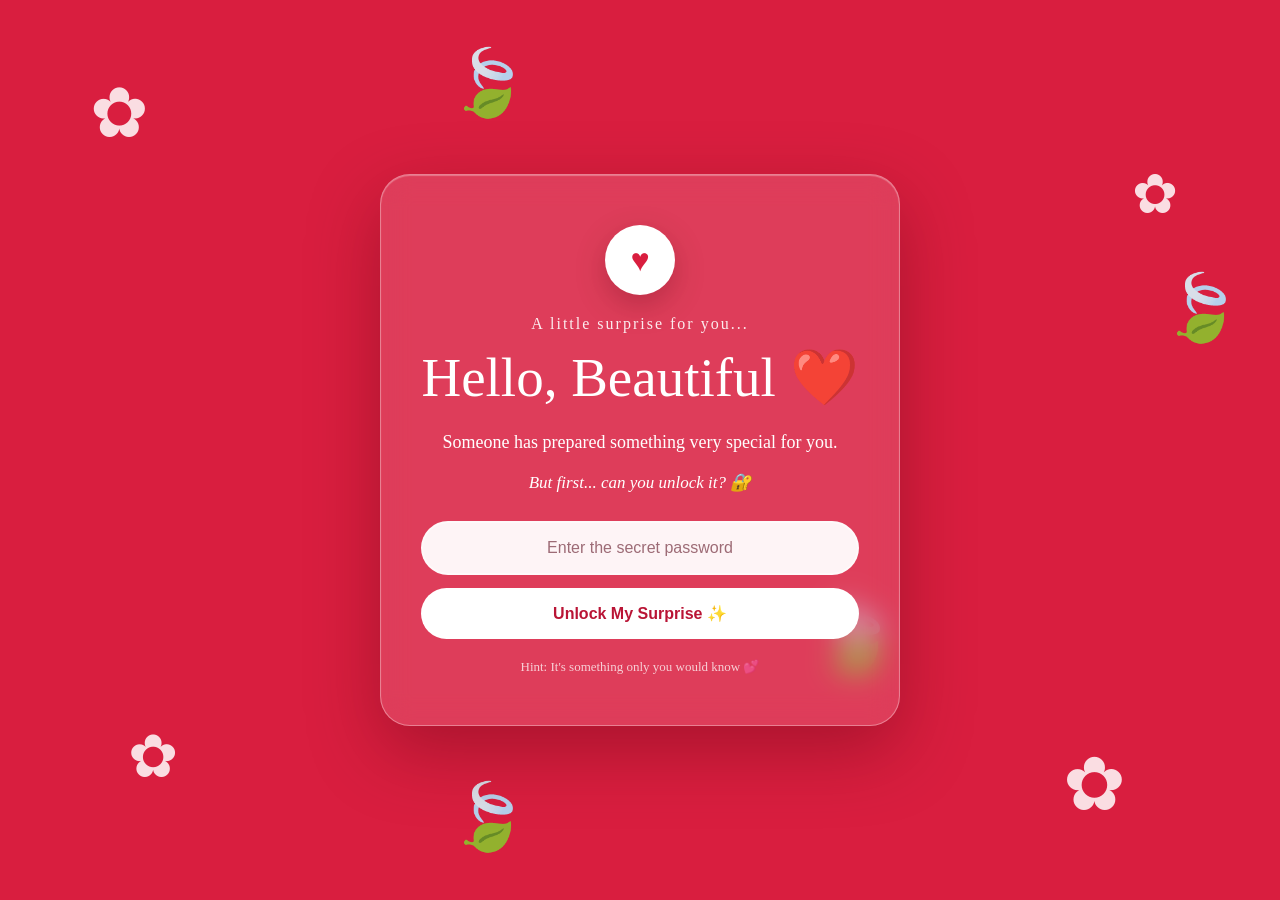
==== commit 924701cc: "Update index.html" ====
--- a/index.html
+++ b/index.html
@@ -1,15 +1,19 @@
 <!DOCTYPE html>
 <html lang="en">
+
 <head>
     <meta charset="UTF-8">
     <meta name="viewport" content="width=device-width, initial-scale=1.0">
+
     <title>A Little Surprise ❤️</title>
+
     <link rel="stylesheet" href="style.css">
 </head>
 
 <body>
 
     <div class="background">
+
         <div class="flower flower-one">✿</div>
         <div class="flower flower-two">✿</div>
         <div class="flower flower-three">✿</div>
@@ -19,17 +23,23 @@
         <div class="leaf leaf-two">🍃</div>
         <div class="leaf leaf-three">🍃</div>
         <div class="leaf leaf-four">🍃</div>
+
     </div>
+
 
     <main class="container">
 
-        <div class="card">
+        <section class="card">
 
             <div class="heart">♥</div>
 
-            <p class="small-text">A little surprise for you...</p>
+            <p class="small-text">
+                A little surprise for you...
+            </p>
 
-            <h1>Hello, Beautiful ❤️</h1>
+            <h1>
+                Hello, Beautiful ❤️
+            </h1>
 
             <p class="message">
                 Someone has prepared something very special for you.
@@ -38,6 +48,7 @@
             <p class="question">
                 But first... can you unlock it? 🔐
             </p>
+
 
             <div class="password-box">
 
@@ -48,33 +59,50 @@
                     autocomplete="off"
                 >
 
-                <button id="unlockButton" type="button">
+                <button
+                    type="button"
+                    id="unlockButton"
+                >
                     Unlock My Surprise ✨
                 </button>
 
             </div>
 
+
             <p class="hint">
                 Hint: It's something only you would know 💕
             </p>
 
-        </div>
+        </section>
 
     </main>
 
-    <div class="popup-overlay" id="wrongPopup">
+
+    <!-- Wrong Password Popup -->
+
+    <div
+        class="popup-overlay"
+        id="wrongPopup"
+    >
 
         <div class="popup">
 
-            <div class="popup-icon">🤍</div>
+            <div class="popup-icon">
+                🤍
+            </div>
 
-            <h2>Baby!!!!</h2>
+            <h2>
+                Baby!!!!
+            </h2>
 
             <p>
                 You've entered the wrong password. 🥺
             </p>
 
-            <button type="button" id="wrongClose">
+            <button
+                type="button"
+                id="wrongClose"
+            >
                 Try Again 💕
             </button>
 
@@ -82,19 +110,32 @@
 
     </div>
 
-    <div class="popup-overlay" id="welcomePopup">
+
+    <!-- Correct Password Popup -->
+
+    <div
+        class="popup-overlay"
+        id="welcomePopup"
+    >
 
         <div class="popup">
 
-            <div class="popup-icon">💗</div>
+            <div class="popup-icon">
+                💗
+            </div>
 
-            <h2>Welcome, Baby! ✨</h2>
+            <h2>
+                Welcome, Baby! ✨
+            </h2>
 
             <p>
                 You got it right! Your little surprise is waiting for you. 🥰
             </p>
 
-            <button type="button" id="welcomeClose">
+            <button
+                type="button"
+                id="welcomeClose"
+            >
                 Let's Go! 💕
             </button>
 
@@ -102,7 +143,9 @@
 
     </div>
 
+
     <script src="script.js"></script>
 
 </body>
+
 </html>
--- a/style.css
+++ b/style.css
@@ -1,88 +1,311 @@
-/* =========================================================
-   RESET
-========================================================= */
-
 * {
     margin: 0;
     padding: 0;
     box-sizing: border-box;
 }
 
-html {
-    width: 100%;
-    min-height: 100%;
-}
-
 body {
-    width: 100%;
     min-height: 100vh;
-    overflow-x: hidden;
-
-    font-family: "Trebuchet MS", Arial, sans-serif;
-
-    color: white;
-
-    background:
-        radial-gradient(
-            circle at center,
-            #ff6682 0%,
-            #fb4b6c 45%,
-            #f13a5d 75%,
-            #e82e53 100%
-        );
-}
-
-
-/* =========================================================
-   INTRO
-========================================================= */
-
-.intro {
+    font-family: Georgia, "Times New Roman", serif;
+    background: #d91e3f;
+    color: #ffffff;
+    overflow: hidden;
+}
+
+.background {
     position: fixed;
-    top: 0;
-    left: 0;
-
-    width: 100%;
-    height: 100%;
-
-    background: #f43b60;
-
+    inset: 0;
+    overflow: hidden;
+    pointer-events: none;
+}
+
+.flower {
+    position: absolute;
+    color: #ffffff;
+    font-size: 70px;
+    opacity: 0.85;
+    animation: floatFlower 6s ease-in-out infinite;
+}
+
+.flower-one {
+    top: 8%;
+    left: 7%;
+}
+
+.flower-two {
+    top: 18%;
+    right: 8%;
+    font-size: 55px;
+    animation-delay: 1s;
+}
+
+.flower-three {
+    bottom: 12%;
+    left: 10%;
+    font-size: 60px;
+    animation-delay: 2s;
+}
+
+.flower-four {
+    bottom: 8%;
+    right: 12%;
+    font-size: 75px;
+    animation-delay: 3s;
+}
+
+.leaf {
+    position: absolute;
+    font-size: 65px;
+    opacity: 0.9;
+    animation: floatLeaf 7s ease-in-out infinite;
+}
+
+.leaf-one {
+    top: 5%;
+    left: 35%;
+}
+
+.leaf-two {
+    top: 30%;
+    right: 3%;
+    animation-delay: 1.5s;
+}
+
+.leaf-three {
+    bottom: 5%;
+    left: 35%;
+    animation-delay: 3s;
+}
+
+.leaf-four {
+    bottom: 25%;
+    right: 30%;
+    animation-delay: 4s;
+}
+
+.container {
+    position: relative;
+    z-index: 2;
+    min-height: 100vh;
+    display: flex;
+    justify-content: center;
+    align-items: center;
+    padding: 25px;
+}
+
+.card {
+    width: min(520px, 100%);
+    padding: 50px 40px;
+    text-align: center;
+
+    background: rgba(255, 255, 255, 0.14);
+    border: 1px solid rgba(255, 255, 255, 0.35);
+    border-radius: 30px;
+
+    box-shadow:
+        0 25px 70px rgba(80, 0, 15, 0.35),
+        inset 0 1px 1px rgba(255, 255, 255, 0.3);
+
+    backdrop-filter: blur(15px);
+
+    animation: cardAppear 1.2s ease;
+}
+
+.heart {
+    width: 70px;
+    height: 70px;
+    margin: 0 auto 20px;
+
+    display: flex;
+    justify-content: center;
+    align-items: center;
+
+    background: #ffffff;
+    color: #d91e3f;
+
+    border-radius: 50%;
+    font-size: 32px;
+
+    box-shadow: 0 10px 30px rgba(70, 0, 10, 0.25);
+
+    animation: heartbeat 2s ease-in-out infinite;
+}
+
+.small-text {
+    margin-bottom: 12px;
+    font-size: 16px;
+    letter-spacing: 2px;
+    opacity: 0.9;
+}
+
+h1 {
+    margin-bottom: 18px;
+    font-size: clamp(35px, 7vw, 55px);
+    font-weight: 500;
+}
+
+.message {
+    font-size: 18px;
+    line-height: 1.6;
+    margin-bottom: 15px;
+}
+
+.question {
+    font-size: 17px;
+    margin-bottom: 28px;
+    font-style: italic;
+}
+
+.password-box {
     display: flex;
     flex-direction: column;
+    gap: 13px;
+}
+
+#password {
+    width: 100%;
+    padding: 16px 18px;
+
+    border: 2px solid rgba(255, 255, 255, 0.6);
+    border-radius: 50px;
+
+    background: rgba(255, 255, 255, 0.95);
+    color: #7e1029;
+
+    font-size: 16px;
+    text-align: center;
+
+    outline: none;
+}
+
+#password::placeholder {
+    color: #9d6b76;
+}
+
+#password:focus {
+    border-color: #ffffff;
+    box-shadow: 0 0 20px rgba(255, 255, 255, 0.35);
+}
+
+#unlockButton,
+.popup button {
+    padding: 16px 22px;
+
+    border: none;
+    border-radius: 50px;
+
+    background: #ffffff;
+    color: #b91435;
+
+    font-size: 16px;
+    font-weight: bold;
+
+    cursor: pointer;
+
+    transition: transform 0.25s ease, box-shadow 0.25s ease;
+}
+
+#unlockButton:hover,
+.popup button:hover {
+    transform: translateY(-3px);
+    box-shadow: 0 10px 25px rgba(70, 0, 10, 0.25);
+}
+
+#unlockButton:active,
+.popup button:active {
+    transform: scale(0.97);
+}
+
+.hint {
+    margin-top: 20px;
+    font-size: 13px;
+    opacity: 0.75;
+}
+
+.popup-overlay {
+    position: fixed;
+    inset: 0;
+    z-index: 10;
+
+    display: none;
+    justify-content: center;
     align-items: center;
-    justify-content: center;
-
-    z-index: 9999;
-
-    animation: introHide 1s ease 2s forwards;
-}
-
-.intro-heart {
-    font-family: Georgia, serif;
-    font-size: 70px;
-
-    animation: heartbeat 1.4s infinite;
-}
-
-.intro p {
-    margin-top: 10px;
-
-    font-family: Georgia, serif;
-    font-style: italic;
-
-    font-size: 18px;
-    letter-spacing: 2px;
-}
-
-@keyframes introHide {
+
+    padding: 25px;
+
+    background: rgba(70, 0, 15, 0.55);
+    backdrop-filter: blur(8px);
+}
+
+.popup-overlay.show {
+    display: flex;
+    animation: fadeIn 0.3s ease;
+}
+
+.popup {
+    width: min(400px, 100%);
+    padding: 35px 30px;
+
+    text-align: center;
+
+    background: #ffffff;
+    color: #9e1531;
+
+    border-radius: 28px;
+
+    box-shadow: 0 25px 70px rgba(50, 0, 10, 0.4);
+
+    animation: popupAppear 0.4s ease;
+}
+
+.popup-icon {
+    font-size: 50px;
+    margin-bottom: 10px;
+}
+
+.popup h2 {
+    margin-bottom: 12px;
+    font-size: 30px;
+}
+
+.popup p {
+    margin-bottom: 25px;
+    font-size: 17px;
+    line-height: 1.5;
+    color: #6f2638;
+}
+
+@keyframes cardAppear {
     from {
+        opacity: 0;
+        transform: translateY(35px) scale(0.95);
+    }
+
+    to {
         opacity: 1;
+        transform: translateY(0) scale(1);
+    }
+}
+
+@keyframes popupAppear {
+    from {
+        opacity: 0;
+        transform: scale(0.8);
     }
 
     to {
+        opacity: 1;
+        transform: scale(1);
+    }
+}
+
+@keyframes fadeIn {
+    from {
         opacity: 0;
-        visibility: hidden;
-        pointer-events: none;
+    }
+
+    to {
+        opacity: 1;
     }
 }
 
@@ -92,7 +315,7 @@
     }
 
     50% {
-        transform: scale(1.15);
+        transform: scale(1.1);
     }
 
     100% {
@@ -100,1048 +323,55 @@
     }
 }
 
-
-/* =========================================================
-   BACKGROUND DECORATIONS
-========================================================= */
-
-.decorations {
-    position: fixed;
-    top: 0;
-    left: 0;
-
-    width: 100%;
-    height: 100%;
-
-    overflow: hidden;
-
-    pointer-events: none;
-
-    z-index: 1;
-}
-
-
-/* FLOWERS */
-
-.flower {
-    position: absolute;
-
-    color: rgba(255, 255, 255, 0.65);
-
-    font-family: Georgia, serif;
-
-    animation: flowerMove 6s ease-in-out infinite;
-}
-
-.f1 {
-    top: 8%;
-    left: 7%;
-    font-size: 22px;
-}
-
-.f2 {
-    top: 18%;
-    right: 10%;
-    font-size: 16px;
-    animation-delay: 1s;
-}
-
-.f3 {
-    top: 65%;
-    left: 5%;
-    font-size: 18px;
-    animation-delay: 2s;
-}
-
-.f4 {
-    bottom: 10%;
-    right: 8%;
-    font-size: 25px;
-    animation-delay: 1.5s;
-}
-
-.f5 {
-    top: 45%;
-    right: 4%;
-    font-size: 14px;
-    animation-delay: 3s;
-}
-
-@keyframes flowerMove {
+@keyframes floatFlower {
     0% {
-        transform: translateY(0) rotate(-5deg);
+        transform: translateY(0) rotate(0deg);
     }
 
     50% {
-        transform: translateY(-10px) rotate(5deg);
+        transform: translateY(-15px) rotate(8deg);
     }
 
     100% {
-        transform: translateY(0) rotate(-5deg);
-    }
-}
-
-
-/* LEAVES */
-
-.leaf {
-    position: absolute;
-
-    font-size: 28px;
-
-    opacity: 0.35;
-
-    animation: leafMove 8s ease-in-out infinite;
-}
-
-.l1 {
-    top: 6%;
-    right: 30%;
-}
-
-.l2 {
-    bottom: 8%;
-    left: 12%;
-    animation-delay: 2s;
-}
-
-.l3 {
-    top: 48%;
-    left: 2%;
-    animation-delay: 1s;
-}
-
-.l4 {
-    bottom: 5%;
-    right: 28%;
-    animation-delay: 3s;
-}
-
-@keyframes leafMove {
+        transform: translateY(0) rotate(0deg);
+    }
+}
+
+@keyframes floatLeaf {
     0% {
-        transform: translateY(0) rotate(-10deg);
+        transform: translateY(0) rotate(0deg);
     }
 
     50% {
-        transform: translateY(-12px) rotate(10deg);
+        transform: translateY(-18px) rotate(-8deg);
     }
 
     100% {
-        transform: translateY(0) rotate(-10deg);
-    }
-}
-
-
-/* FLOATING HEARTS */
-
-.petal {
-    position: absolute;
-
-    color: rgba(255, 240, 245, 0.6);
-
-    font-size: 14px;
-
-    animation: fallingHeart 12s linear infinite;
-}
-
-.p1 {
-    left: 10%;
-    top: -10%;
-}
-
-.p2 {
-    left: 25%;
-    top: -10%;
-    animation-delay: 4s;
-}
-
-.p3 {
-    left: 42%;
-    top: -10%;
-    animation-delay: 7s;
-}
-
-.p4 {
-    left: 60%;
-    top: -10%;
-    animation-delay: 2s;
-}
-
-.p5 {
-    left: 75%;
-    top: -10%;
-    animation-delay: 5s;
-}
-
-.p6 {
-    left: 90%;
-    top: -10%;
-    animation-delay: 9s;
-}
-
-@keyframes fallingHeart {
-    0% {
-        transform: translateY(-20px) rotate(0deg);
-        opacity: 0;
-    }
-
-    15% {
-        opacity: 0.7;
-    }
-
-    50% {
-        transform: translateY(50vh) translateX(30px) rotate(180deg);
-    }
-
-    100% {
-        transform: translateY(110vh) translateX(-20px) rotate(360deg);
-        opacity: 0;
-    }
-}
-
-
-/* =========================================================
-   MAIN PAGE
-========================================================= */
-
-.page {
-    position: relative;
-
-    z-index: 5;
-
-    width: 100%;
-    min-height: 100vh;
-
-    display: grid;
-
-    grid-template-columns: 1fr 1fr;
-
-    align-items: center;
-
-    gap: 40px;
-
-    padding: 40px 7%;
-
-    opacity: 0;
-
-    animation: pageAppear 1.2s ease 2s forwards;
-}
-
-@keyframes pageAppear {
-    from {
-        opacity: 0;
-    }
-
-    to {
-        opacity: 1;
-    }
-}
-
-
-/* =========================================================
-   LEFT SIDE
-========================================================= */
-
-.photo-section {
-    position: relative;
-
-    min-height: 650px;
-
-    display: flex;
-    flex-direction: column;
-
-    justify-content: center;
-    align-items: center;
-}
-
-
-/* GLOW */
-
-.glow {
-    position: absolute;
-
-    width: 420px;
-    height: 420px;
-
-    border-radius: 50%;
-
-    background: rgba(255, 220, 230, 0.2);
-
-    filter: blur(60px);
-
-    animation: glowPulse 4s infinite;
-}
-
-@keyframes glowPulse {
-    0% {
-        transform: scale(0.95);
-    }
-
-    50% {
-        transform: scale(1.08);
-    }
-
-    100% {
-        transform: scale(0.95);
-    }
-}
-
-
-/* DECORATIVE CARDS */
-
-.pink-card {
-    position: absolute;
-
-    width: 410px;
-    height: 410px;
-
-    background: rgba(255, 190, 210, 0.22);
-
-    border-radius: 30px;
-
-    transform: rotate(-8deg);
-}
-
-.white-card {
-    position: absolute;
-
-    width: 390px;
-    height: 390px;
-
-    background: rgba(255, 255, 255, 0.14);
-
-    border-radius: 28px;
-
-    transform: rotate(6deg);
-}
-
-
-/* =========================================================
-   HEART
-========================================================= */
-
-.heart-frame {
-    position: relative;
-
-    width: 390px;
-    height: 390px;
-
-    z-index: 5;
-
-    animation: floatingHeart 5s ease-in-out infinite;
-
-    filter:
-        drop-shadow(
-            0 25px 35px rgba(110, 10, 40, 0.3)
-        );
-}
-
-@keyframes floatingHeart {
-    0% {
-        transform: translateY(0) rotate(-2deg);
-    }
-
-    50% {
-        transform: translateY(-9px) rotate(-2deg);
-    }
-
-    100% {
-        transform: translateY(0) rotate(-2deg);
-    }
-}
-
-
-/* HEART WHITE SHAPE */
-
-.heart-frame:before,
-.heart-frame:after {
-    content: "";
-
-    position: absolute;
-
-    top: 0;
-
-    width: 195px;
-    height: 300px;
-
-    background: white;
-
-    border-radius: 195px 195px 0 0;
-}
-
-.heart-frame:before {
-    left: 195px;
-
-    transform: rotate(45deg);
-
-    transform-origin: 0 100%;
-}
-
-.heart-frame:after {
-    left: 0;
-
-    transform: rotate(-45deg);
-
-    transform-origin: 100% 100%;
-}
-
-
-/* PHOTO */
-
-.heart-photo {
-    position: absolute;
-
-    top: 29px;
-    left: 28px;
-
-    width: 335px;
-    height: 335px;
-
-    overflow: hidden;
-
-    z-index: 10;
-
-    background: white;
-
-    clip-path:
-        polygon(
-            50% 100%,
-            0 42%,
-            0 25%,
-            5% 13%,
-            15% 5%,
-            27% 3%,
-            38% 8%,
-            50% 18%,
-            62% 8%,
-            73% 3%,
-            85% 5%,
-            95% 13%,
-            100% 25%,
-            100% 42%
-        );
-}
-
-.heart-photo img {
-    width: 100%;
-    height: 100%;
-
-    object-fit: cover;
-
-    transition: transform 0.7s ease;
-}
-
-.heart-photo:hover img {
-    transform: scale(1.07);
-}
-
-
-/* =========================================================
-   FLOWERS AROUND HEART
-========================================================= */
-
-.heart-decoration {
-    position: absolute;
-
-    z-index: 20;
-
-    color: white;
-
-    font-size: 36px;
-
-    text-shadow:
-        0 5px 12px rgba(100, 5, 30, 0.3);
-
-    animation: flowerPulse 3s infinite;
-}
-
-.left-flower {
-    left: 8%;
-    top: 25%;
-}
-
-.right-flower {
-    right: 8%;
-    bottom: 25%;
-    animation-delay: 1s;
-}
-
-@keyframes flowerPulse {
-    0% {
-        transform: scale(1);
-    }
-
-    50% {
-        transform: scale(1.12);
-    }
-
-    100% {
-        transform: scale(1);
-    }
-}
-
-
-/* =========================================================
-   PHOTO TEXT
-========================================================= */
-
-.photo-caption {
-    position: relative;
-
-    z-index: 20;
-
-    margin-top: 20px;
-
-    font-family: Georgia, serif;
-
-    font-size: 17px;
-
-    font-style: italic;
-
-    letter-spacing: 1px;
-}
-
-.photo-small-text {
-    position: relative;
-
-    z-index: 20;
-
-    margin-top: 7px;
-
-    font-family: Georgia, serif;
-
-    font-size: 12px;
-
-    font-style: italic;
-
-    opacity: 0.65;
-}
-
-
-/* =========================================================
-   RIGHT SIDE
-========================================================= */
-
-.password-section {
-    min-height: 650px;
-
-    display: flex;
-
-    justify-content: center;
-
-    align-items: center;
-}
-
-
-/* GLASS CARD */
-
-.glass-box {
-    width: 430px;
-
-    padding: 45px 35px;
-
-    text-align: center;
-
-    border-radius: 30px;
-
-    background: rgba(255, 255, 255, 0.09);
-
-    border: 1px solid rgba(255, 255, 255, 0.25);
-
-    box-shadow:
-        0 30px 70px rgba(100, 5, 30, 0.2);
-
-    backdrop-filter: blur(18px);
-
-    -webkit-backdrop-filter: blur(18px);
-}
-
-
-/* =========================================================
-   HEADING
-========================================================= */
-
-.top-heart {
-    font-family: Georgia, serif;
-
-    font-size: 36px;
-
-    margin-bottom: 5px;
-
-    color: #ffe5ed;
-
-    animation: heartbeat 2.5s infinite;
-}
-
-.small-title {
-    font-size: 11px;
-
-    letter-spacing: 4px;
-
-    font-weight: bold;
-
-    color: #ffe5ed;
-
-    margin-bottom: 12px;
-}
-
-.password-section h1 {
-    font-family: Georgia, serif;
-
-    font-size: 45px;
-
-    font-weight: normal;
-
-    margin-bottom: 10px;
-}
-
-.subtitle {
-    font-size: 15px;
-
-    line-height: 1.6;
-
-    color: rgba(255, 245, 248, 0.9);
-
-    margin: 0 auto 20px;
-
-    max-width: 320px;
-}
-
-
-/* LINE */
-
-.little-line {
-    display: flex;
-
-    align-items: center;
-
-    justify-content: center;
-
-    gap: 10px;
-
-    margin-bottom: 20px;
-}
-
-.little-line span {
-    width: 45px;
-
-    height: 1px;
-
-    background: rgba(255, 255, 255, 0.35);
-}
-
-.little-line b {
-    font-size: 12px;
-
-    font-weight: normal;
-}
-
-
-/* =========================================================
-   PASSWORD DISPLAY
-========================================================= */
-
-.password-display {
-    width: 280px;
-    height: 62px;
-
-    margin: 0 auto 23px;
-
-    border: 1px solid rgba(255, 255, 255, 0.8);
-
-    border-radius: 16px;
-
-    display: flex;
-
-    align-items: center;
-
-    justify-content: center;
-
-    gap: 10px;
-
-    font-size: 25px;
-
-    color: #d52f55;
-
-    background: rgba(255, 255, 255, 0.05);
-
-    transition: 0.3s;
-}
-
-.password-display.filled {
-    background: rgba(255, 255, 255, 0.95);
-
-    box-shadow:
-        0 10px 30px rgba(255, 255, 255, 0.2);
-}
-
-
-/* =========================================================
-   KEYPAD
-========================================================= */
-
-.keypad {
-    display: grid;
-
-    grid-template-columns: repeat(3, 68px);
-
-    gap: 11px;
-
-    justify-content: center;
-}
-
-.key {
-    width: 68px;
-    height: 55px;
-
-    border: none;
-
-    border-radius: 16px;
-
-    background: #ffd1df;
-
-    color: #c92c50;
-
-    font-family: Georgia, serif;
-
-    font-size: 21px;
-
-    font-weight: bold;
-
-    cursor: pointer;
-
-    box-shadow:
-        0 6px 0 #df9aae,
-        0 10px 20px rgba(90, 5, 30, 0.18);
-
-    transition:
-        transform 0.12s,
-        background 0.2s;
-}
-
-.key:hover {
-    background: #ffe5ed;
-
-    transform: translateY(-3px);
-}
-
-.key:active {
-    transform: translateY(5px);
-
-    box-shadow:
-        0 2px 0 #df9aae;
-}
-
-.key.special {
-    background: #ffe8ef;
-}
-
-
-/* =========================================================
-   MESSAGE
-========================================================= */
-
-.password-message {
-    min-height: 25px;
-
-    margin-top: 18px;
-
-    font-size: 14px;
-
-    font-weight: bold;
-}
-
-.hint {
-    margin-top: 5px;
-
-    font-family: Georgia, serif;
-
-    font-size: 11px;
-
-    font-style: italic;
-
-    opacity: 0.5;
-}
-
-
-/* =========================================================
-   POPUPS
-========================================================= */
-
-.popup {
-    position: fixed;
-
-    top: 0;
-    left: 0;
-
-    width: 100%;
-    height: 100%;
-
-    display: flex;
-
-    justify-content: center;
-
-    align-items: center;
-
-    background: rgba(70, 5, 25, 0.45);
-
-    backdrop-filter: blur(7px);
-
-    -webkit-backdrop-filter: blur(7px);
-
-    z-index: 5000;
-
-    opacity: 0;
-
-    visibility: hidden;
-
-    transition: 0.3s;
-}
-
-.popup.show {
-    opacity: 1;
-
-    visibility: visible;
-}
-
-.popup-box {
-    position: relative;
-
-    width: 390px;
-    max-width: 90%;
-
-    padding: 40px 30px 30px;
-
-    text-align: center;
-
-    background: white;
-
-    color: #b8294c;
-
-    border-radius: 28px;
-
-    box-shadow:
-        0 30px 80px rgba(70, 5, 25, 0.35);
-
-    transform: scale(0.85);
-
-    transition: 0.4s;
-}
-
-.popup.show .popup-box {
-    transform: scale(1);
-}
-
-
-/* CLOSE */
-
-.close-button {
-    position: absolute;
-
-    top: 10px;
-    right: 14px;
-
-    border: none;
-
-    background: transparent;
-
-    color: #c93455;
-
-    font-size: 25px;
-
-    cursor: pointer;
-}
-
-
-/* WRONG POPUP */
-
-.popup-doodle {
-    font-size: 45px;
-
-    margin-bottom: 10px;
-
-    animation: heartbeat 1.5s infinite;
-}
-
-.popup-flower {
-    position: absolute;
-
-    top: 25px;
-    left: 28px;
-
-    color: #ff9eb6;
-
-    font-size: 20px;
-}
-
-.popup-box h2 {
-    font-family: Georgia, serif;
-
-    font-size: 31px;
-
-    font-weight: normal;
-
-    margin-bottom: 10px;
-}
-
-.popup-box p {
-    color: #8e4355;
-
-    line-height: 1.6;
-
-    font-size: 15px;
-}
-
-.popup-small {
-    font-family: Georgia, serif;
-
-    font-style: italic;
-
-    color: #d05b77 !important;
-
-    margin-top: 5px;
-}
-
-
-/* BUTTON */
-
-.popup-action {
-    margin-top: 20px;
-
-    padding: 12px 25px;
-
-    border: none;
-
-    border-radius: 30px;
-
-    background:
-        linear-gradient(
-            135deg,
-            #ff6b88,
-            #ed3b61
-        );
-
-    color: white;
-
-    font-size: 14px;
-
-    cursor: pointer;
-
-    box-shadow:
-        0 8px 20px rgba(230, 50, 90, 0.25);
-
-    transition: 0.2s;
-}
-
-.popup-action:hover {
-    transform: translateY(-3px);
-}
-
-
-/* SUCCESS */
-
-.success-heart {
-    font-size: 55px;
-
-    animation: heartbeat 1.5s infinite;
-}
-
-.sparkles {
-    color: #f06a87;
-
-    font-size: 18px;
-}
-
-.popup-divider {
-    margin-top: 15px;
-
-    color: #ef91a7;
-}
-
-
-/* =========================================================
-   MOBILE
-========================================================= */
-
-@media (max-width: 900px) {
-
-    body {
-        overflow-y: auto;
-    }
-
-    .page {
-        grid-template-columns: 1fr;
-
-        padding: 30px 20px;
-    }
-
-    .photo-section {
-        min-height: auto;
-
-        padding-top: 30px;
-
-        padding-bottom: 20px;
-    }
-
-    .password-section {
-        min-height: auto;
-
-        padding-bottom: 50px;
-    }
-
-    .glass-box {
-        width: 430px;
-
-        max-width: 95%;
-    }
-
-    .heart-frame {
-        transform: scale(0.8);
-    }
-
-    .pink-card {
-        width: 330px;
-        height: 330px;
-    }
-
-    .white-card {
-        width: 320px;
-        height: 320px;
-    }
-}
-
-
-@media (max-width: 500px) {
-
-    .page {
-        padding: 20px 10px;
-    }
-
-    .heart-frame {
-        transform: scale(0.72);
-
-        margin-top: -35px;
-        margin-bottom: -35px;
-    }
-
-    .glass-box {
-        padding: 30px 15px;
-    }
-
-    .password-section h1 {
-        font-size: 32px;
-    }
-
-    .password-display {
-        width: 245px;
-    }
-
-    .keypad {
-        grid-template-columns: repeat(3, 62px);
-    }
-
-    .key {
-        width: 62px;
-        height: 52px;
-    }
-}
+        transform: translateY(0) rotate(0deg);
+    }
+}
+
+@media (max-width: 600px) {
+
+    .card {
+        padding: 40px 25px;
+        border-radius: 25px;
+    }
+
+    .flower {
+        font-size: 45px;
+    }
+
+    .leaf {
+        font-size: 40px;
+    }
+
+    .message {
+        font-size: 16px;
+    }
+
+    .question {
+        font-size: 15px;
+    }
+
+}
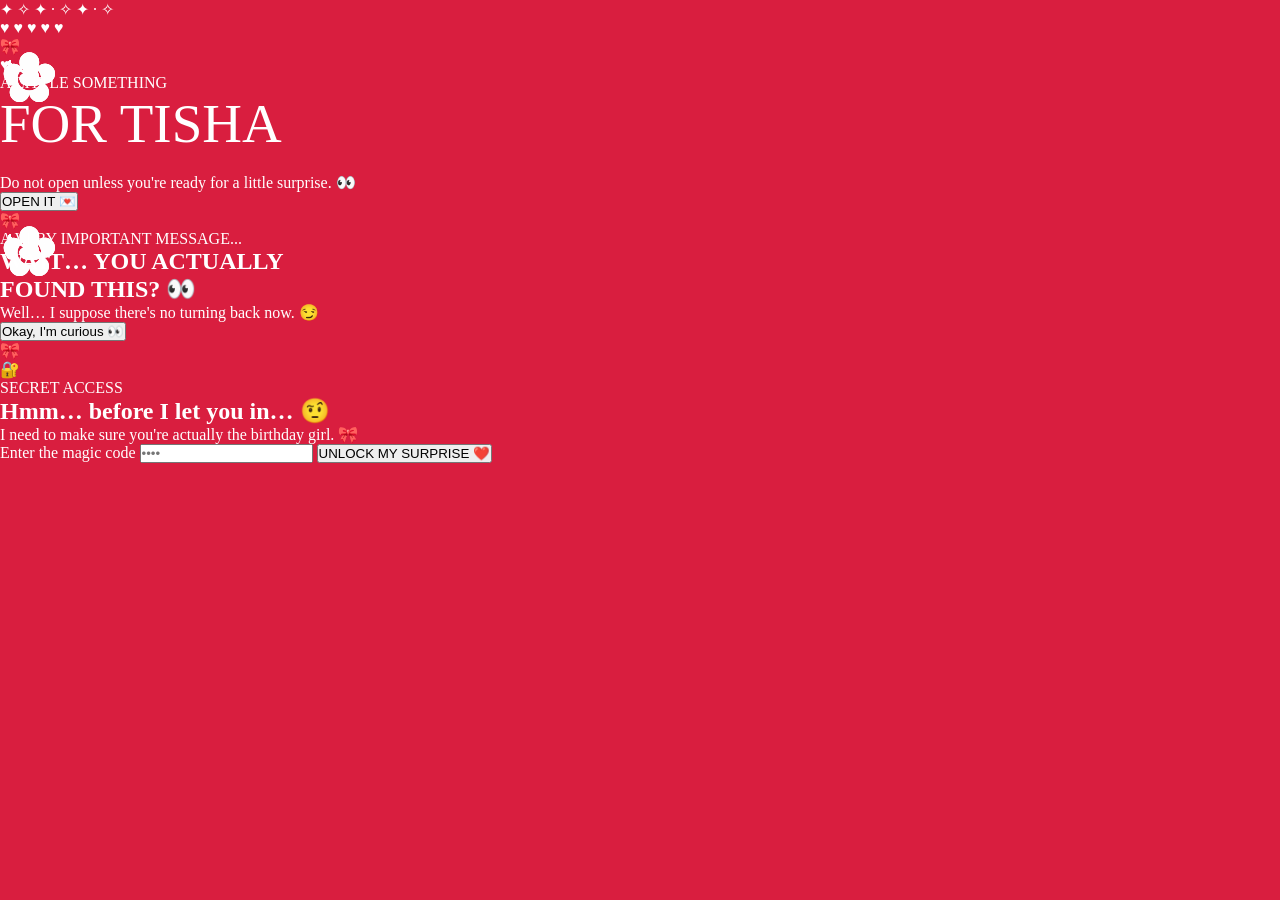
==== commit c2d39210: "Update index.html" ====
--- a/index.html
+++ b/index.html
@@ -1,151 +1,296 @@
 <!DOCTYPE html>
 <html lang="en">
-
 <head>
     <meta charset="UTF-8">
     <meta name="viewport" content="width=device-width, initial-scale=1.0">
 
-    <title>A Little Surprise ❤️</title>
+    <title>For Tisha ❤️</title>
+
+    <link rel="preconnect" href="https://fonts.googleapis.com">
+    <link rel="preconnect" href="https://fonts.gstatic.com" crossorigin>
+
+    <link href="https://fonts.googleapis.com/css2?family=Cormorant+Garamond:wght@500;600;700&family=Great+Vibes&family=Poppins:wght@400;500;600;700&display=swap" rel="stylesheet">
 
     <link rel="stylesheet" href="style.css">
 </head>
 
 <body>
 
-    <div class="background">
-
-        <div class="flower flower-one">✿</div>
-        <div class="flower flower-two">✿</div>
-        <div class="flower flower-three">✿</div>
-        <div class="flower flower-four">✿</div>
-
-        <div class="leaf leaf-one">🍃</div>
-        <div class="leaf leaf-two">🍃</div>
-        <div class="leaf leaf-three">🍃</div>
-        <div class="leaf leaf-four">🍃</div>
-
-    </div>
-
-
-    <main class="container">
-
-        <section class="card">
-
-            <div class="heart">♥</div>
-
-            <p class="small-text">
-                A little surprise for you...
-            </p>
-
-            <h1>
-                Hello, Beautiful ❤️
-            </h1>
-
-            <p class="message">
-                Someone has prepared something very special for you.
-            </p>
-
-            <p class="question">
-                But first... can you unlock it? 🔐
-            </p>
-
-
-            <div class="password-box">
-
-                <input
-                    type="password"
-                    id="password"
-                    placeholder="Enter the secret password"
-                    autocomplete="off"
-                >
-
-                <button
-                    type="button"
-                    id="unlockButton"
-                >
-                    Unlock My Surprise ✨
-                </button>
-
-            </div>
-
-
-            <p class="hint">
-                Hint: It's something only you would know 💕
-            </p>
+    <!-- Background decorations -->
+    <div class="background-glow"></div>
+
+    <div class="sparkles">
+        <span>✦</span>
+        <span>✧</span>
+        <span>✦</span>
+        <span>·</span>
+        <span>✧</span>
+        <span>✦</span>
+        <span>·</span>
+        <span>✧</span>
+    </div>
+
+    <div class="hearts">
+        <span>♥</span>
+        <span>♥</span>
+        <span>♥</span>
+        <span>♥</span>
+        <span>♥</span>
+    </div>
+
+
+    <!-- ============================= -->
+    <!-- STAGE 0: SEALED GIFT           -->
+    <!-- ============================= -->
+
+    <main id="gift-screen" class="screen active">
+
+        <div class="corner-decoration top-left">
+            <span class="flower">✿</span>
+            <span class="leaf">❧</span>
+            <span class="leaf second">❧</span>
+        </div>
+
+        <div class="corner-decoration top-right">
+            <span class="flower">✿</span>
+            <span class="leaf">❧</span>
+            <span class="leaf second">❧</span>
+        </div>
+
+        <div class="corner-decoration bottom-left">
+            <span class="flower">✿</span>
+            <span class="leaf">❧</span>
+            <span class="leaf second">❧</span>
+        </div>
+
+        <div class="corner-decoration bottom-right">
+            <span class="flower">✿</span>
+            <span class="leaf">❧</span>
+            <span class="leaf second">❧</span>
+        </div>
+
+
+        <section class="gift-container">
+
+            <div class="tiny-bow">🎀</div>
+
+            <div id="envelope" class="envelope">
+
+                <div class="envelope-top"></div>
+
+                <div class="envelope-body">
+
+                    <div class="seal">♥</div>
+
+                    <p class="envelope-small">
+                        A LITTLE SOMETHING
+                    </p>
+
+                    <h1>
+                        FOR TISHA
+                    </h1>
+
+                    <p class="envelope-message">
+                        Do not open unless you're ready
+                        for a little surprise. 👀
+                    </p>
+
+                </div>
+
+            </div>
+
+            <button id="open-gift-btn" class="luxury-button">
+                OPEN IT 💌
+            </button>
 
         </section>
 
     </main>
 
 
-    <!-- Wrong Password Popup -->
-
-    <div
-        class="popup-overlay"
-        id="wrongPopup"
-    >
-
-        <div class="popup">
+    <!-- ============================= -->
+    <!-- STAGE 1: MAIN ENTRANCE         -->
+    <!-- ============================= -->
+
+    <main id="entrance-screen" class="screen">
+
+        <div class="corner-decoration top-left">
+            <span class="flower">✿</span>
+            <span class="leaf">❧</span>
+            <span class="leaf second">❧</span>
+        </div>
+
+        <div class="corner-decoration top-right">
+            <span class="flower">✿</span>
+            <span class="leaf">❧</span>
+            <span class="leaf second">❧</span>
+        </div>
+
+        <div class="corner-decoration bottom-left">
+            <span class="flower">✿</span>
+            <span class="leaf">❧</span>
+            <span class="leaf second">❧</span>
+        </div>
+
+        <div class="corner-decoration bottom-right">
+            <span class="flower">✿</span>
+            <span class="leaf">❧</span>
+            <span class="leaf second">❧</span>
+        </div>
+
+
+        <section class="main-content">
+
+            <div class="bow">🎀</div>
+
+            <p class="eyebrow">
+                A VERY IMPORTANT MESSAGE...
+            </p>
+
+            <h2>
+                WAIT… YOU ACTUALLY<br>
+                FOUND THIS? 👀
+            </h2>
+
+            <p class="subtitle">
+                Well… I suppose there's no turning back now. 😏
+            </p>
+
+            <button id="curious-btn" class="luxury-button">
+                Okay, I'm curious 👀
+            </button>
+
+        </section>
+
+    </main>
+
+
+    <!-- ============================= -->
+    <!-- STAGE 2: PASSWORD              -->
+    <!-- ============================= -->
+
+    <main id="password-screen" class="screen">
+
+        <section class="password-card">
+
+            <div class="card-bow">🎀</div>
+
+            <div class="lock-icon">
+                🔐
+            </div>
+
+            <p class="card-label">
+                SECRET ACCESS
+            </p>
+
+            <h2>
+                Hmm… before I let you in… 🤨
+            </h2>
+
+            <p class="card-text">
+                I need to make sure you're actually
+                the birthday girl. 🎀
+            </p>
+
+            <label for="password-input">
+                Enter the magic code
+            </label>
+
+            <input
+                id="password-input"
+                type="password"
+                maxlength="4"
+                inputmode="numeric"
+                placeholder="••••"
+                autocomplete="off"
+            >
+
+            <button id="unlock-btn" class="luxury-button">
+                UNLOCK MY SURPRISE ❤️
+            </button>
+
+            <p id="password-hint" class="password-hint"></p>
+
+        </section>
+
+    </main>
+
+
+    <!-- ============================= -->
+    <!-- STAGE 3: WRONG PASSWORD        -->
+    <!-- ============================= -->
+
+    <div id="wrong-popup" class="popup-overlay">
+
+        <div class="popup-card">
 
             <div class="popup-icon">
-                🤍
-            </div>
-
-            <h2>
-                Baby!!!!
+                🥺
+            </div>
+
+            <h2>
+                BABYYYY!!!! 😭😂
             </h2>
 
             <p>
-                You've entered the wrong password. 🥺
-            </p>
-
-            <button
-                type="button"
-                id="wrongClose"
-            >
-                Try Again 💕
-            </button>
-
-        </div>
-
-    </div>
-
-
-    <!-- Correct Password Popup -->
-
-    <div
-        class="popup-overlay"
-        id="welcomePopup"
-    >
-
-        <div class="popup">
+                You really thought that was
+                the password?
+            </p>
+
+            <p class="popup-small">
+                Try again, silly. ❤️
+            </p>
+
+            <button id="try-again-btn" class="luxury-button">
+                Okay okay 😭
+            </button>
+
+        </div>
+
+    </div>
+
+
+    <!-- ============================= -->
+    <!-- STAGE 4: SUCCESS               -->
+    <!-- ============================= -->
+
+    <div id="success-popup" class="popup-overlay">
+
+        <div class="popup-card success-card">
 
             <div class="popup-icon">
-                💗
-            </div>
-
-            <h2>
-                Welcome, Baby! ✨
+                💌
+            </div>
+
+            <p class="success-label">
+                ACCESS GRANTED
+            </p>
+
+            <h2>
+                Okay… you really are her. 😂❤️
             </h2>
 
             <p>
-                You got it right! Your little surprise is waiting for you. 🥰
-            </p>
-
-            <button
-                type="button"
-                id="welcomeClose"
-            >
-                Let's Go! 💕
-            </button>
-
-        </div>
-
-    </div>
+                Welcome to your little surprise,
+                Tisha. 🌸
+            </p>
+
+            <button id="continue-btn" class="luxury-button">
+                LET'S GO →
+            </button>
+
+        </div>
+
+    </div>
+
+
+    <!-- Background music -->
+    <audio id="background-music" loop>
+        <source src="music.mp3" type="audio/mpeg">
+    </audio>
 
 
     <script src="script.js"></script>
 
 </body>
-
 </html>
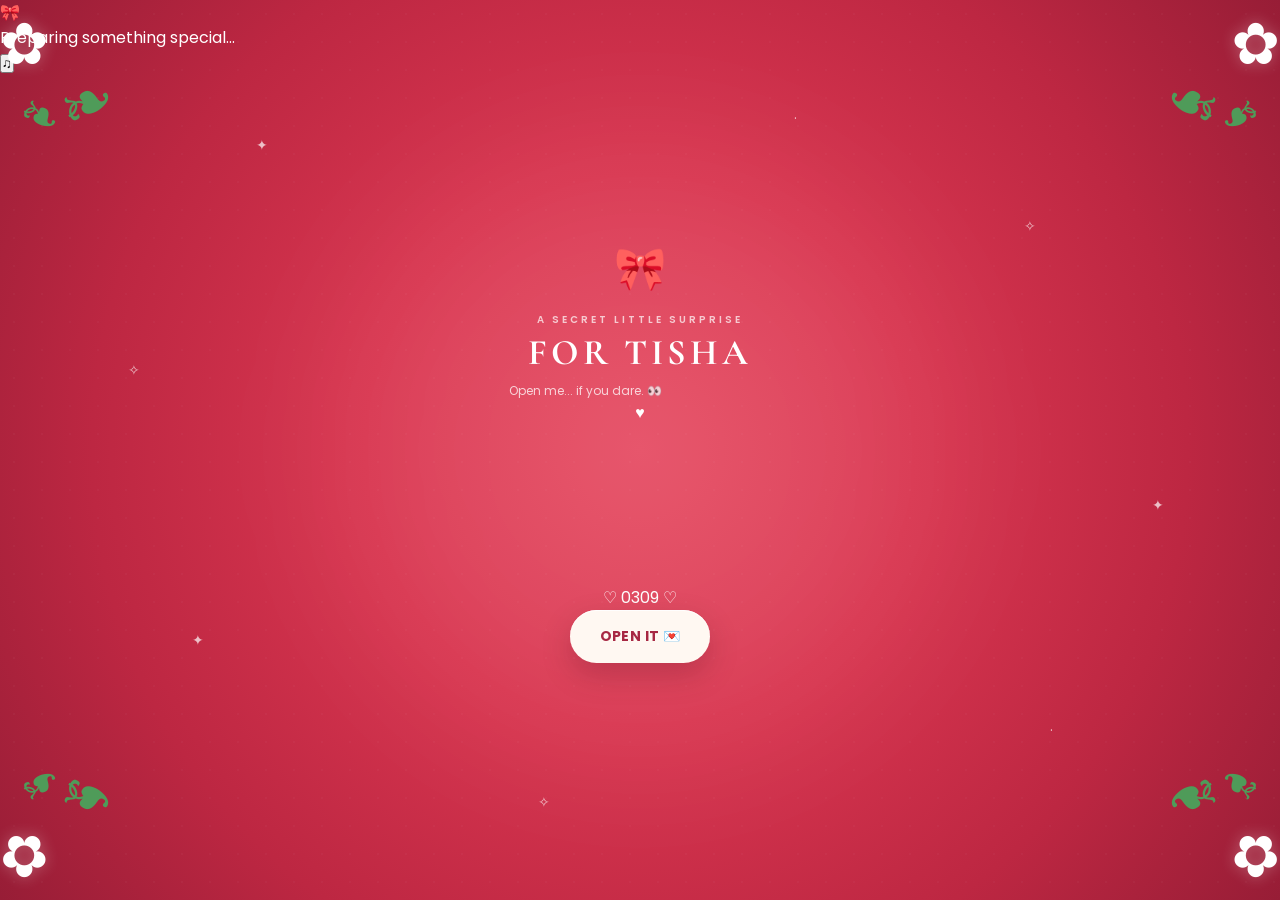
==== commit 121dd165: "Update index.html" ====
--- a/index.html
+++ b/index.html
@@ -16,7 +16,29 @@
 
 <body>
 
-    <!-- Background decorations -->
+    <!-- =========================================
+         LOADING SCREEN
+    ========================================== -->
+
+    <div id="loading-screen">
+        <div class="loading-content">
+            <div class="loading-bow">🎀</div>
+
+            <p>Preparing something special...</p>
+
+            <div class="loading-dots">
+                <span></span>
+                <span></span>
+                <span></span>
+            </div>
+        </div>
+    </div>
+
+
+    <!-- =========================================
+         BACKGROUND
+    ========================================== -->
+
     <div class="background-glow"></div>
 
     <div class="sparkles">
@@ -30,18 +52,18 @@
         <span>✧</span>
     </div>
 
+    <!-- Only a few subtle hearts -->
     <div class="hearts">
         <span>♥</span>
         <span>♥</span>
         <span>♥</span>
         <span>♥</span>
-        <span>♥</span>
-    </div>
-
-
-    <!-- ============================= -->
-    <!-- STAGE 0: SEALED GIFT           -->
-    <!-- ============================= -->
+    </div>
+
+
+    <!-- =========================================
+         STAGE 0 - SEALED GIFT
+    ========================================== -->
 
     <main id="gift-screen" class="screen active">
 
@@ -76,14 +98,12 @@
 
             <div id="envelope" class="envelope">
 
-                <div class="envelope-top"></div>
-
-                <div class="envelope-body">
-
-                    <div class="seal">♥</div>
+                <div class="envelope-back"></div>
+
+                <div class="envelope-paper">
 
                     <p class="envelope-small">
-                        A LITTLE SOMETHING
+                        A SECRET LITTLE SURPRISE
                     </p>
 
                     <h1>
@@ -91,13 +111,25 @@
                     </h1>
 
                     <p class="envelope-message">
-                        Do not open unless you're ready
-                        for a little surprise. 👀
+                        Open me... if you dare. 👀
                     </p>
 
                 </div>
 
-            </div>
+                <div class="envelope-flap"></div>
+
+                <div class="wax-seal">
+                    ♥
+                </div>
+
+                <div class="envelope-ribbon ribbon-left"></div>
+                <div class="envelope-ribbon ribbon-right"></div>
+
+            </div>
+
+            <p class="hidden-code">
+                ♡ 0309 ♡
+            </p>
 
             <button id="open-gift-btn" class="luxury-button">
                 OPEN IT 💌
@@ -108,9 +140,9 @@
     </main>
 
 
-    <!-- ============================= -->
-    <!-- STAGE 1: MAIN ENTRANCE         -->
-    <!-- ============================= -->
+    <!-- =========================================
+         STAGE 1 - MAIN ENTRANCE
+    ========================================== -->
 
     <main id="entrance-screen" class="screen">
 
@@ -165,9 +197,9 @@
     </main>
 
 
-    <!-- ============================= -->
-    <!-- STAGE 2: PASSWORD              -->
-    <!-- ============================= -->
+    <!-- =========================================
+         STAGE 2 - PASSWORD
+    ========================================== -->
 
     <main id="password-screen" class="screen">
 
@@ -216,9 +248,9 @@
     </main>
 
 
-    <!-- ============================= -->
-    <!-- STAGE 3: WRONG PASSWORD        -->
-    <!-- ============================= -->
+    <!-- =========================================
+         WRONG PASSWORD POPUP
+    ========================================== -->
 
     <div id="wrong-popup" class="popup-overlay">
 
@@ -250,9 +282,9 @@
     </div>
 
 
-    <!-- ============================= -->
-    <!-- STAGE 4: SUCCESS               -->
-    <!-- ============================= -->
+    <!-- =========================================
+         SUCCESS POPUP
+    ========================================== -->
 
     <div id="success-popup" class="popup-overlay">
 
@@ -284,7 +316,18 @@
     </div>
 
 
-    <!-- Background music -->
+    <!-- =========================================
+         MUSIC CONTROL
+    ========================================== -->
+
+    <button
+        id="music-control"
+        class="music-control"
+        aria-label="Toggle background music"
+    >
+        ♫
+    </button>
+
     <audio id="background-music" loop>
         <source src="music.mp3" type="audio/mpeg">
     </audio>
--- a/style.css
+++ b/style.css
@@ -1,321 +1,958 @@
+/* =========================================
+   BASIC RESET
+========================================= */
+
 * {
     margin: 0;
     padding: 0;
     box-sizing: border-box;
 }
 
+html,
 body {
-    min-height: 100vh;
-    font-family: Georgia, "Times New Roman", serif;
-    background: #d91e3f;
+    width: 100%;
+    min-height: 100%;
+}
+
+body {
+    overflow: hidden;
+    font-family: "Poppins", sans-serif;
+    background:
+        radial-gradient(
+            circle at center,
+            #e64a61 0%,
+            #d93650 35%,
+            #bd2742 70%,
+            #971d36 100%
+        );
     color: #ffffff;
-    overflow: hidden;
-}
-
-.background {
+}
+
+
+/* =========================================
+   BACKGROUND
+========================================= */
+
+.background-glow {
+    position: fixed;
+    width: 600px;
+    height: 600px;
+
+    left: 50%;
+    top: 50%;
+
+    transform: translate(-50%, -50%);
+
+    background: rgba(255, 255, 255, 0.07);
+
+    border-radius: 50%;
+
+    filter: blur(80px);
+
+    pointer-events: none;
+}
+
+body::before {
+    content: "";
+
     position: fixed;
     inset: 0;
+
+    background-image:
+        radial-gradient(
+            rgba(255, 255, 255, 0.08) 1px,
+            transparent 1px
+        );
+
+    background-size: 28px 28px;
+
+    opacity: 0.35;
+
+    pointer-events: none;
+}
+
+
+/* =========================================
+   SCREEN SYSTEM
+========================================= */
+
+.screen {
+    position: fixed;
+    inset: 0;
+
+    display: flex;
+    align-items: center;
+    justify-content: center;
+
+    opacity: 0;
+    visibility: hidden;
+
+    transform: scale(1.03);
+
+    transition:
+        opacity 0.8s ease,
+        visibility 0.8s ease,
+        transform 0.8s ease;
+
+    z-index: 5;
+}
+
+.screen.active {
+    opacity: 1;
+    visibility: visible;
+
+    transform: scale(1);
+}
+
+
+/* =========================================
+   SPARKLES
+========================================= */
+
+.sparkles {
+    position: fixed;
+    inset: 0;
+
+    pointer-events: none;
+
+    z-index: 2;
+}
+
+.sparkles span {
+    position: absolute;
+
+    color: rgba(255, 255, 255, 0.7);
+
+    font-size: 14px;
+
+    animation:
+        sparkleFloat 5s infinite ease-in-out;
+}
+
+.sparkles span:nth-child(1) {
+    top: 15%;
+    left: 20%;
+}
+
+.sparkles span:nth-child(2) {
+    top: 24%;
+    left: 80%;
+
+    animation-delay: 1s;
+}
+
+.sparkles span:nth-child(3) {
+    top: 70%;
+    left: 15%;
+
+    animation-delay: 2s;
+}
+
+.sparkles span:nth-child(4) {
+    top: 80%;
+    left: 82%;
+
+    animation-delay: 1.5s;
+}
+
+.sparkles span:nth-child(5) {
+    top: 40%;
+    left: 10%;
+
+    animation-delay: 2.5s;
+}
+
+.sparkles span:nth-child(6) {
+    top: 55%;
+    left: 90%;
+
+    animation-delay: 0.8s;
+}
+
+.sparkles span:nth-child(7) {
+    top: 12%;
+    left: 62%;
+
+    animation-delay: 3s;
+}
+
+.sparkles span:nth-child(8) {
+    top: 88%;
+    left: 42%;
+
+    animation-delay: 2s;
+}
+
+@keyframes sparkleFloat {
+
+    0%,
+    100% {
+        opacity: 0.2;
+        transform: translateY(0) scale(0.8);
+    }
+
+    50% {
+        opacity: 1;
+        transform: translateY(-15px) scale(1.2);
+    }
+}
+
+
+/* =========================================
+   FLOATING HEARTS
+========================================= */
+
+.hearts {
+    position: fixed;
+    inset: 0;
+
     overflow: hidden;
+
     pointer-events: none;
+
+    z-index: 1;
+}
+
+.hearts span {
+    position: absolute;
+    bottom: -30px;
+
+    color: rgba(255, 255, 255, 0.18);
+
+    font-size: 18px;
+
+    animation: heartFloat 9s linear infinite;
+}
+
+.hearts span:nth-child(1) {
+    left: 12%;
+    animation-delay: 1s;
+}
+
+.hearts span:nth-child(2) {
+    left: 35%;
+    animation-delay: 4s;
+}
+
+.hearts span:nth-child(3) {
+    left: 58%;
+    animation-delay: 2s;
+}
+
+.hearts span:nth-child(4) {
+    left: 76%;
+    animation-delay: 6s;
+}
+
+.hearts span:nth-child(5) {
+    left: 90%;
+    animation-delay: 3s;
+}
+
+@keyframes heartFloat {
+
+    0% {
+        transform: translateY(0) rotate(0deg);
+        opacity: 0;
+    }
+
+    15% {
+        opacity: 0.8;
+    }
+
+    80% {
+        opacity: 0.4;
+    }
+
+    100% {
+        transform: translateY(-110vh) rotate(25deg);
+        opacity: 0;
+    }
+}
+
+
+/* =========================================
+   CORNER DECORATIONS
+========================================= */
+
+.corner-decoration {
+    position: fixed;
+
+    width: 180px;
+    height: 150px;
+
+    z-index: 4;
+
+    pointer-events: none;
+
+    animation: decorationFloat 6s ease-in-out infinite;
+}
+
+.top-left {
+    top: 0;
+    left: 0;
+}
+
+.top-right {
+    top: 0;
+    right: 0;
+
+    transform: scaleX(-1);
+}
+
+.bottom-left {
+    bottom: 0;
+    left: 0;
+
+    transform: scaleY(-1);
+}
+
+.bottom-right {
+    bottom: 0;
+    right: 0;
+
+    transform: scale(-1);
 }
 
 .flower {
     position: absolute;
-    color: #ffffff;
-    font-size: 70px;
-    opacity: 0.85;
-    animation: floatFlower 6s ease-in-out infinite;
-}
-
-.flower-one {
-    top: 8%;
-    left: 7%;
-}
-
-.flower-two {
-    top: 18%;
-    right: 8%;
-    font-size: 55px;
-    animation-delay: 1s;
-}
-
-.flower-three {
-    bottom: 12%;
-    left: 10%;
-    font-size: 60px;
-    animation-delay: 2s;
-}
-
-.flower-four {
-    bottom: 8%;
-    right: 12%;
-    font-size: 75px;
-    animation-delay: 3s;
+
+    color: #fff;
+
+    font-size: 58px;
+
+    text-shadow:
+        0 0 15px rgba(255, 255, 255, 0.3);
+
+    animation: flowerSway 4s ease-in-out infinite;
 }
 
 .leaf {
     position: absolute;
+
+    color: #4f9b59;
+
     font-size: 65px;
-    opacity: 0.9;
-    animation: floatLeaf 7s ease-in-out infinite;
-}
-
-.leaf-one {
-    top: 5%;
-    left: 35%;
-}
-
-.leaf-two {
-    top: 30%;
-    right: 3%;
-    animation-delay: 1.5s;
-}
-
-.leaf-three {
-    bottom: 5%;
-    left: 35%;
-    animation-delay: 3s;
-}
-
-.leaf-four {
-    bottom: 25%;
-    right: 30%;
-    animation-delay: 4s;
-}
-
-.container {
+
+    transform: rotate(-25deg);
+
+    left: 60px;
+    top: 55px;
+}
+
+.leaf.second {
+    left: 20px;
+    top: 80px;
+
+    font-size: 48px;
+
+    transform: rotate(25deg);
+}
+
+@keyframes flowerSway {
+
+    0%,
+    100% {
+        transform: rotate(-4deg);
+    }
+
+    50% {
+        transform: rotate(5deg);
+    }
+}
+
+@keyframes decorationFloat {
+
+    0%,
+    100% {
+        margin-top: 0;
+    }
+
+    50% {
+        margin-top: 5px;
+    }
+}
+
+
+/* =========================================
+   GIFT SCREEN
+========================================= */
+
+.gift-container {
     position: relative;
-    z-index: 2;
-    min-height: 100vh;
-    display: flex;
-    justify-content: center;
-    align-items: center;
-    padding: 25px;
-}
-
-.card {
-    width: min(520px, 100%);
-    padding: 50px 40px;
+
+    width: min(90%, 520px);
+
     text-align: center;
 
-    background: rgba(255, 255, 255, 0.14);
-    border: 1px solid rgba(255, 255, 255, 0.35);
-    border-radius: 30px;
-
-    box-shadow:
-        0 25px 70px rgba(80, 0, 15, 0.35),
-        inset 0 1px 1px rgba(255, 255, 255, 0.3);
-
-    backdrop-filter: blur(15px);
-
-    animation: cardAppear 1.2s ease;
-}
-
-.heart {
-    width: 70px;
-    height: 70px;
-    margin: 0 auto 20px;
-
-    display: flex;
-    justify-content: center;
-    align-items: center;
-
-    background: #ffffff;
-    color: #d91e3f;
-
-    border-radius: 50%;
-    font-size: 32px;
-
-    box-shadow: 0 10px 30px rgba(70, 0, 10, 0.25);
-
-    animation: heartbeat 2s ease-in-out infinite;
-}
-
-.small-text {
+    z-index: 10;
+
+    animation: giftAppear 1.2s ease forwards;
+}
+
+@keyframes giftAppear {
+
+    from {
+        opacity: 0;
+        transform: translateY(25px) scale(0.95);
+    }
+
+    to {
+        opacity: 1;
+        transform: translateY(0) scale(1);
+    }
+}
+
+.tiny-bow {
+    font-size: 42px;
+
     margin-bottom: 12px;
-    font-size: 16px;
-    letter-spacing: 2px;
-    opacity: 0.9;
-}
-
-h1 {
-    margin-bottom: 18px;
-    font-size: clamp(35px, 7vw, 55px);
-    font-weight: 500;
-}
-
-.message {
-    font-size: 18px;
-    line-height: 1.6;
-    margin-bottom: 15px;
-}
-
-.question {
-    font-size: 17px;
-    margin-bottom: 28px;
-    font-style: italic;
-}
-
-.password-box {
+
+    animation: bowBounce 3s ease-in-out infinite;
+}
+
+@keyframes bowBounce {
+
+    0%,
+    100% {
+        transform: translateY(0) rotate(-2deg);
+    }
+
+    50% {
+        transform: translateY(-7px) rotate(2deg);
+    }
+}
+
+
+/* =========================================
+   ENVELOPE
+========================================= */
+
+.envelope {
+    position: relative;
+
+    width: 340px;
+    max-width: 90vw;
+
+    height: 245px;
+
+    margin: 0 auto 28px;
+
+    cursor: pointer;
+
+    transition: transform 0.4s ease;
+}
+
+.envelope:hover {
+    transform: translateY(-8px) rotate(-1deg);
+}
+
+.envelope-body {
+    position: absolute;
+    inset: 0;
+
     display: flex;
     flex-direction: column;
-    gap: 13px;
-}
-
-#password {
+    align-items: center;
+    justify-content: center;
+
+    padding: 30px;
+
+    background: rgba(255, 250, 244, 0.96);
+
+    color: #9c2943;
+
+    border-radius: 18px;
+
+    border: 1px solid rgba(255, 255, 255, 0.7);
+
+    box-shadow:
+        0 25px 60px rgba(80, 0, 20, 0.3),
+        0 0 35px rgba(255, 255, 255, 0.08);
+
+    z-index: 2;
+}
+
+.envelope-top {
+    position: absolute;
+
+    top: 0;
+    left: 0;
+
     width: 100%;
-    padding: 16px 18px;
-
-    border: 2px solid rgba(255, 255, 255, 0.6);
-    border-radius: 50px;
-
-    background: rgba(255, 255, 255, 0.95);
-    color: #7e1029;
-
-    font-size: 16px;
+    height: 110px;
+
+    background: #fff4ed;
+
+    clip-path: polygon(
+        0 0,
+        100% 0,
+        50% 100%
+    );
+
+    border-radius: 18px 18px 0 0;
+
+    z-index: 3;
+
+    pointer-events: none;
+}
+
+.seal {
+    width: 45px;
+    height: 45px;
+
+    display: flex;
+    align-items: center;
+    justify-content: center;
+
+    background: #d93650;
+
+    color: #fff;
+
+    border-radius: 50%;
+
+    font-size: 18px;
+
+    box-shadow: 0 5px 15px rgba(160, 20, 50, 0.25);
+
+    margin-bottom: 10px;
+
+    z-index: 4;
+}
+
+.envelope-small {
+    font-size: 10px;
+
+    letter-spacing: 3px;
+
+    font-weight: 600;
+
+    opacity: 0.7;
+
+    z-index: 4;
+}
+
+.envelope h1 {
+    font-family: "Cormorant Garamond", serif;
+
+    font-size: 36px;
+
+    letter-spacing: 4px;
+
+    margin: 3px 0 7px;
+
+    z-index: 4;
+}
+
+.envelope-message {
+    font-size: 12px;
+
+    line-height: 1.6;
+
+    max-width: 230px;
+
+    opacity: 0.75;
+
+    z-index: 4;
+}
+
+
+/* =========================================
+   MAIN CONTENT
+========================================= */
+
+.main-content {
+    width: min(90%, 800px);
+
     text-align: center;
 
+    position: relative;
+
+    z-index: 10;
+}
+
+.bow {
+    font-size: 50px;
+
+    margin-bottom: 10px;
+
+    animation: bowBounce 3s ease-in-out infinite;
+}
+
+.eyebrow {
+    font-size: 11px;
+
+    letter-spacing: 4px;
+
+    font-weight: 600;
+
+    opacity: 0.8;
+
+    margin-bottom: 12px;
+}
+
+.main-content h2 {
+    font-family: "Cormorant Garamond", serif;
+
+    font-size: clamp(42px, 6vw, 76px);
+
+    line-height: 0.98;
+
+    font-weight: 700;
+
+    text-shadow:
+        0 5px 25px rgba(90, 0, 20, 0.25);
+
+    margin-bottom: 20px;
+}
+
+.subtitle {
+    font-family: "Great Vibes", cursive;
+
+    font-size: clamp(25px, 3vw, 34px);
+
+    margin-bottom: 35px;
+
+    color: #fff5f2;
+}
+
+
+/* =========================================
+   LUXURY BUTTON
+========================================= */
+
+.luxury-button {
+    position: relative;
+
+    border: none;
+
+    padding: 16px 30px;
+
+    border-radius: 999px;
+
+    background: #fff8f2;
+
+    color: #a72843;
+
+    font-family: "Poppins", sans-serif;
+
+    font-size: 14px;
+
+    font-weight: 700;
+
+    letter-spacing: 0.4px;
+
+    cursor: pointer;
+
+    box-shadow:
+        0 12px 30px rgba(70, 0, 20, 0.22),
+        inset 0 1px 0 rgba(255, 255, 255, 0.9);
+
+    overflow: hidden;
+
+    transition:
+        transform 0.25s ease,
+        box-shadow 0.25s ease;
+}
+
+.luxury-button::before {
+    content: "";
+
+    position: absolute;
+
+    top: 0;
+    left: -100%;
+
+    width: 60%;
+    height: 100%;
+
+    background: linear-gradient(
+        90deg,
+        transparent,
+        rgba(255, 255, 255, 0.8),
+        transparent
+    );
+
+    transform: skewX(-20deg);
+
+    transition: left 0.7s ease;
+}
+
+.luxury-button:hover {
+    transform: translateY(-4px) scale(1.03);
+
+    box-shadow:
+        0 16px 35px rgba(70, 0, 20, 0.28),
+        0 0 25px rgba(255, 255, 255, 0.15);
+}
+
+.luxury-button:hover::before {
+    left: 140%;
+}
+
+.luxury-button:active {
+    transform: scale(0.96);
+}
+
+
+/* =========================================
+   PASSWORD SCREEN
+========================================= */
+
+.password-card {
+    position: relative;
+
+    width: min(92%, 470px);
+
+    padding: 45px 35px 40px;
+
+    text-align: center;
+
+    background: rgba(255, 248, 243, 0.96);
+
+    color: #9d2943;
+
+    border-radius: 28px;
+
+    box-shadow:
+        0 30px 70px rgba(65, 0, 20, 0.35);
+
+    animation: cardAppear 0.7s ease forwards;
+}
+
+@keyframes cardAppear {
+
+    from {
+        opacity: 0;
+        transform: translateY(30px) scale(0.94);
+    }
+
+    to {
+        opacity: 1;
+        transform: translateY(0) scale(1);
+    }
+}
+
+.card-bow {
+    font-size: 35px;
+
+    margin-bottom: 5px;
+}
+
+.lock-icon {
+    font-size: 38px;
+
+    margin-bottom: 8px;
+}
+
+.card-label {
+    font-size: 10px;
+
+    letter-spacing: 4px;
+
+    font-weight: 700;
+
+    opacity: 0.65;
+
+    margin-bottom: 10px;
+}
+
+.password-card h2 {
+    font-family: "Cormorant Garamond", serif;
+
+    font-size: 31px;
+
+    line-height: 1.1;
+
+    margin-bottom: 10px;
+}
+
+.card-text {
+    font-size: 13px;
+
+    line-height: 1.6;
+
+    color: #b05166;
+
+    margin-bottom: 24px;
+}
+
+.password-card label {
+    display: block;
+
+    font-size: 11px;
+
+    font-weight: 600;
+
+    margin-bottom: 9px;
+
+    opacity: 0.7;
+}
+
+#password-input {
+    width: 180px;
+
+    display: block;
+
+    margin: 0 auto 20px;
+
+    padding: 13px 18px;
+
+    border: 2px solid rgba(169, 40, 67, 0.2);
+
+    border-radius: 14px;
+
     outline: none;
-}
-
-#password::placeholder {
-    color: #9d6b76;
-}
-
-#password:focus {
-    border-color: #ffffff;
-    box-shadow: 0 0 20px rgba(255, 255, 255, 0.35);
-}
-
-#unlockButton,
-.popup button {
-    padding: 16px 22px;
-
-    border: none;
-    border-radius: 50px;
-
-    background: #ffffff;
-    color: #b91435;
-
-    font-size: 16px;
-    font-weight: bold;
-
-    cursor: pointer;
-
-    transition: transform 0.25s ease, box-shadow 0.25s ease;
-}
-
-#unlockButton:hover,
-.popup button:hover {
-    transform: translateY(-3px);
-    box-shadow: 0 10px 25px rgba(70, 0, 10, 0.25);
-}
-
-#unlockButton:active,
-.popup button:active {
-    transform: scale(0.97);
-}
-
-.hint {
-    margin-top: 20px;
-    font-size: 13px;
-    opacity: 0.75;
-}
+
+    background: #fff;
+
+    color: #9d2943;
+
+    text-align: center;
+
+    font-size: 22px;
+
+    letter-spacing: 9px;
+
+    font-weight: 700;
+
+    transition:
+        border 0.25s ease,
+        box-shadow 0.25s ease;
+}
+
+#password-input:focus {
+    border-color: #d93650;
+
+    box-shadow:
+        0 0 0 4px rgba(217, 54, 80, 0.1);
+}
+
+.password-hint {
+    min-height: 20px;
+
+    margin-top: 12px;
+
+    font-size: 12px;
+
+    color: #c52e4c;
+}
+
+
+/* =========================================
+   POPUPS
+========================================= */
 
 .popup-overlay {
     position: fixed;
     inset: 0;
-    z-index: 10;
-
-    display: none;
+
+    display: flex;
+    align-items: center;
     justify-content: center;
-    align-items: center;
-
-    padding: 25px;
-
-    background: rgba(70, 0, 15, 0.55);
+
+    padding: 20px;
+
+    background: rgba(65, 0, 20, 0.35);
+
     backdrop-filter: blur(8px);
+
+    opacity: 0;
+    visibility: hidden;
+
+    transition:
+        opacity 0.4s ease,
+        visibility 0.4s ease;
+
+    z-index: 100;
 }
 
 .popup-overlay.show {
-    display: flex;
-    animation: fadeIn 0.3s ease;
-}
-
-.popup {
-    width: min(400px, 100%);
-    padding: 35px 30px;
+    opacity: 1;
+    visibility: visible;
+}
+
+.popup-card {
+    width: min(90%, 390px);
+
+    padding: 38px 30px;
+
+    background: #fffaf5;
+
+    color: #9d2943;
+
+    border-radius: 25px;
 
     text-align: center;
 
-    background: #ffffff;
-    color: #9e1531;
-
-    border-radius: 28px;
-
-    box-shadow: 0 25px 70px rgba(50, 0, 10, 0.4);
-
-    animation: popupAppear 0.4s ease;
+    box-shadow:
+        0 30px 70px rgba(55, 0, 20, 0.4);
+
+    transform: translateY(20px) scale(0.94);
+
+    transition: transform 0.4s ease;
+}
+
+.popup-overlay.show .popup-card {
+    transform: translateY(0) scale(1);
 }
 
 .popup-icon {
-    font-size: 50px;
+    font-size: 45px;
+
     margin-bottom: 10px;
 }
 
-.popup h2 {
-    margin-bottom: 12px;
+.popup-card h2 {
+    font-family: "Cormorant Garamond", serif;
+
     font-size: 30px;
-}
-
-.popup p {
-    margin-bottom: 25px;
-    font-size: 17px;
-    line-height: 1.5;
-    color: #6f2638;
-}
-
-@keyframes cardAppear {
-    from {
-        opacity: 0;
-        transform: translateY(35px) scale(0.95);
-    }
-
-    to {
-        opacity: 1;
-        transform: translateY(0) scale(1);
-    }
-}
-
-@keyframes popupAppear {
-    from {
-        opacity: 0;
-        transform: scale(0.8);
-    }
-
-    to {
-        opacity: 1;
-        transform: scale(1);
-    }
-}
-
-@keyframes fadeIn {
-    from {
-        opacity: 0;
-    }
-
-    to {
-        opacity: 1;
-    }
-}
-
-@keyframes heartbeat {
+
+    margin-bottom: 10px;
+}
+
+.popup-card p {
+    font-size: 14px;
+
+    line-height: 1.6;
+
+    color: #ad4a62;
+
+    margin-bottom: 7px;
+}
+
+.popup-card .popup-small {
+    margin-bottom: 22px;
+}
+
+.success-label {
+    font-size: 10px !important;
+
+    letter-spacing: 3px;
+
+    font-weight: 700;
+
+    margin-bottom: 12px !important;
+}
+
+
+/* =========================================
+   UNLOCK ANIMATION
+========================================= */
+
+.unlock-success {
+    animation: unlockPulse 0.6s ease;
+}
+
+@keyframes unlockPulse {
+
     0% {
         transform: scale(1);
     }
 
-    50% {
-        transform: scale(1.1);
+    35% {
+        transform: scale(1.04);
+        box-shadow: 0 0 35px rgba(255, 255, 255, 0.7);
     }
 
     100% {
@@ -323,55 +960,112 @@
     }
 }
 
-@keyframes floatFlower {
-    0% {
-        transform: translateY(0) rotate(0deg);
-    }
-
-    50% {
-        transform: translateY(-15px) rotate(8deg);
-    }
-
-    100% {
-        transform: translateY(0) rotate(0deg);
-    }
-}
-
-@keyframes floatLeaf {
-    0% {
-        transform: translateY(0) rotate(0deg);
-    }
-
-    50% {
-        transform: translateY(-18px) rotate(-8deg);
-    }
-
-    100% {
-        transform: translateY(0) rotate(0deg);
-    }
-}
+
+/* =========================================
+   RESPONSIVE MOBILE DESIGN
+========================================= */
 
 @media (max-width: 600px) {
 
-    .card {
-        padding: 40px 25px;
-        border-radius: 25px;
+    .background-glow {
+        width: 380px;
+        height: 380px;
+    }
+
+    .corner-decoration {
+        width: 105px;
+        height: 100px;
     }
 
     .flower {
-        font-size: 45px;
+        font-size: 38px;
     }
 
     .leaf {
+        font-size: 42px;
+
+        left: 35px;
+        top: 40px;
+    }
+
+    .leaf.second {
+        left: 10px;
+        top: 55px;
+
+        font-size: 34px;
+    }
+
+    .main-content h2 {
+        font-size: clamp(38px, 11vw, 55px);
+
+        line-height: 1.02;
+    }
+
+    .eyebrow {
+        font-size: 9px;
+
+        letter-spacing: 2px;
+    }
+
+    .subtitle {
+        font-size: 25px;
+
+        margin-bottom: 28px;
+    }
+
+    .bow {
         font-size: 40px;
     }
 
-    .message {
-        font-size: 16px;
-    }
-
-    .question {
-        font-size: 15px;
-    }
-
-}
+    .envelope {
+        height: 225px;
+    }
+
+    .envelope h1 {
+        font-size: 30px;
+    }
+
+    .password-card {
+        padding: 35px 22px;
+    }
+
+    .password-card h2 {
+        font-size: 27px;
+    }
+
+    .luxury-button {
+        padding: 15px 25px;
+        font-size: 13px;
+    }
+}
+
+
+/* =========================================
+   VERY SMALL PHONES
+========================================= */
+
+@media (max-height: 650px) {
+
+    .envelope {
+        transform: scale(0.82);
+
+        margin-top: -20px;
+        margin-bottom: 0;
+    }
+
+    .envelope:hover {
+        transform: scale(0.84) translateY(-5px);
+    }
+
+    .tiny-bow {
+        margin-bottom: -8px;
+    }
+
+    .main-content h2 {
+        font-size: 38px;
+    }
+
+    .subtitle {
+        margin-bottom: 18px;
+    }
+}
